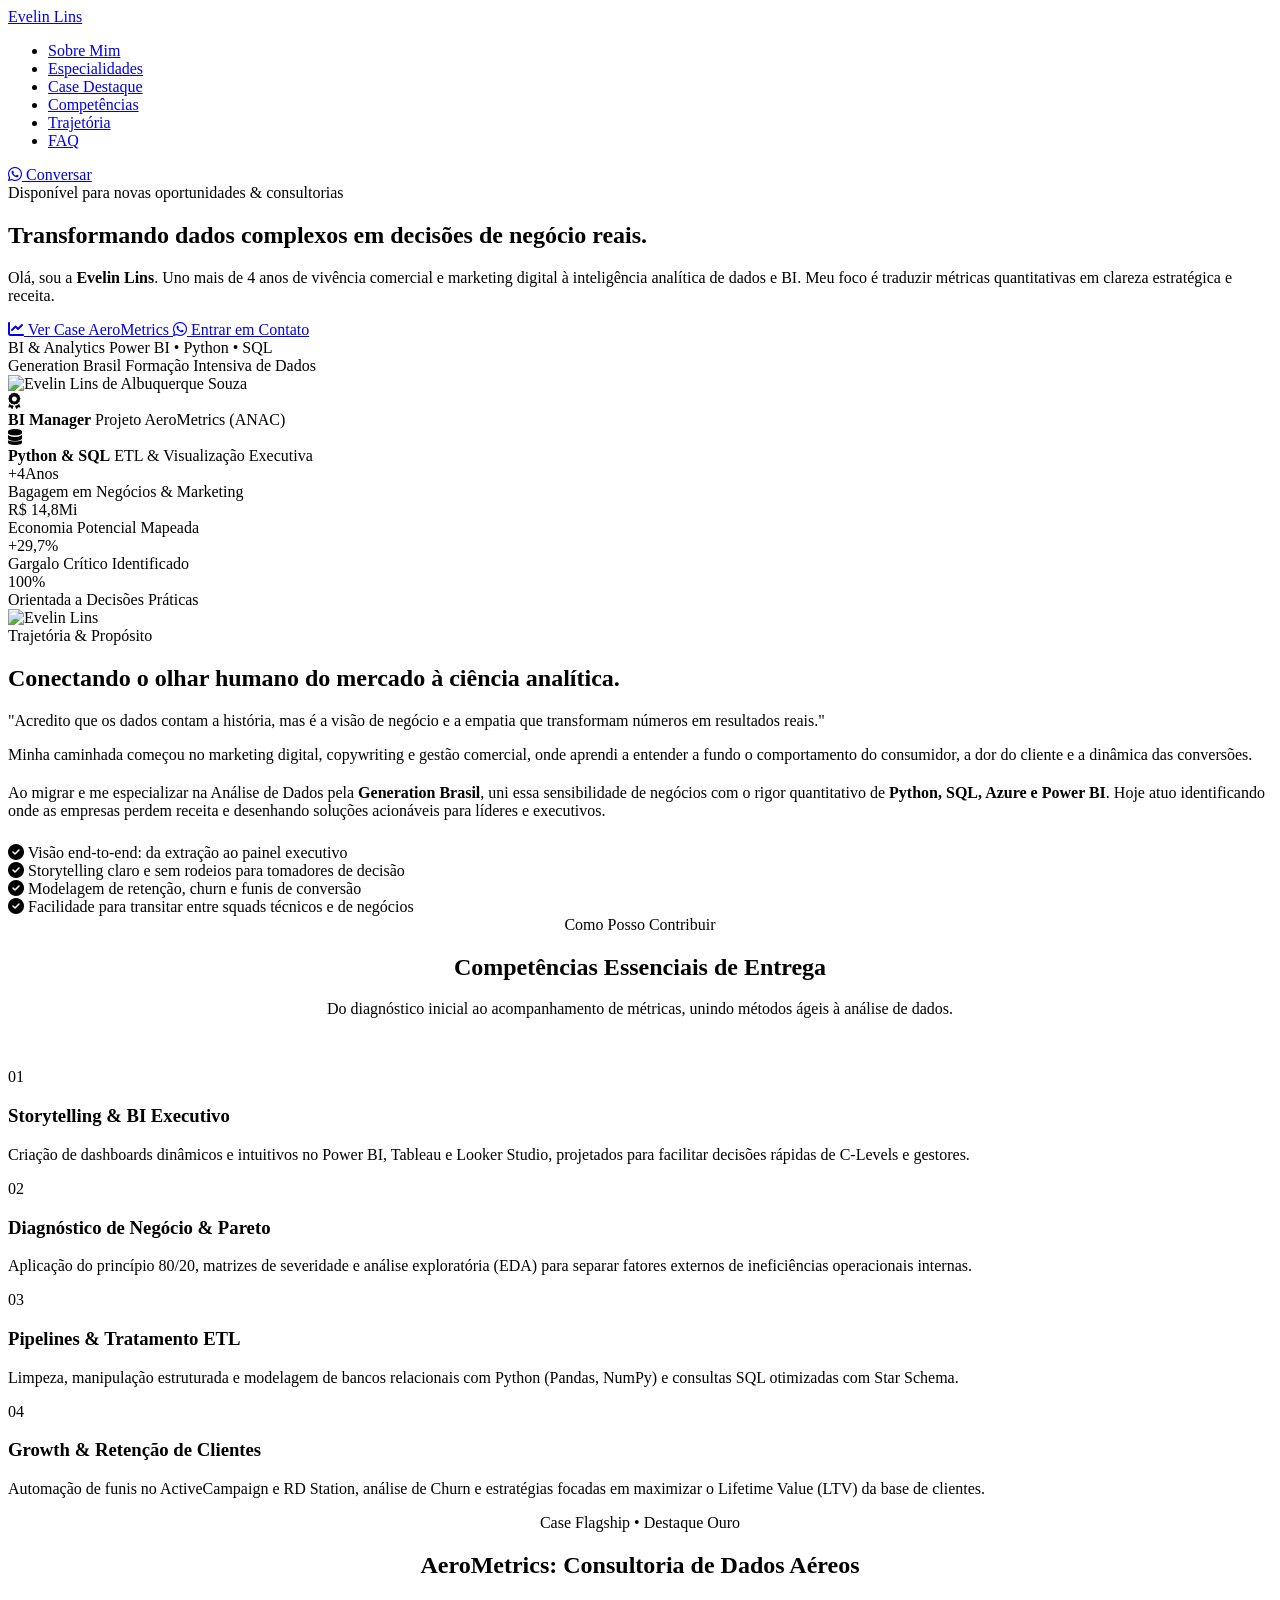
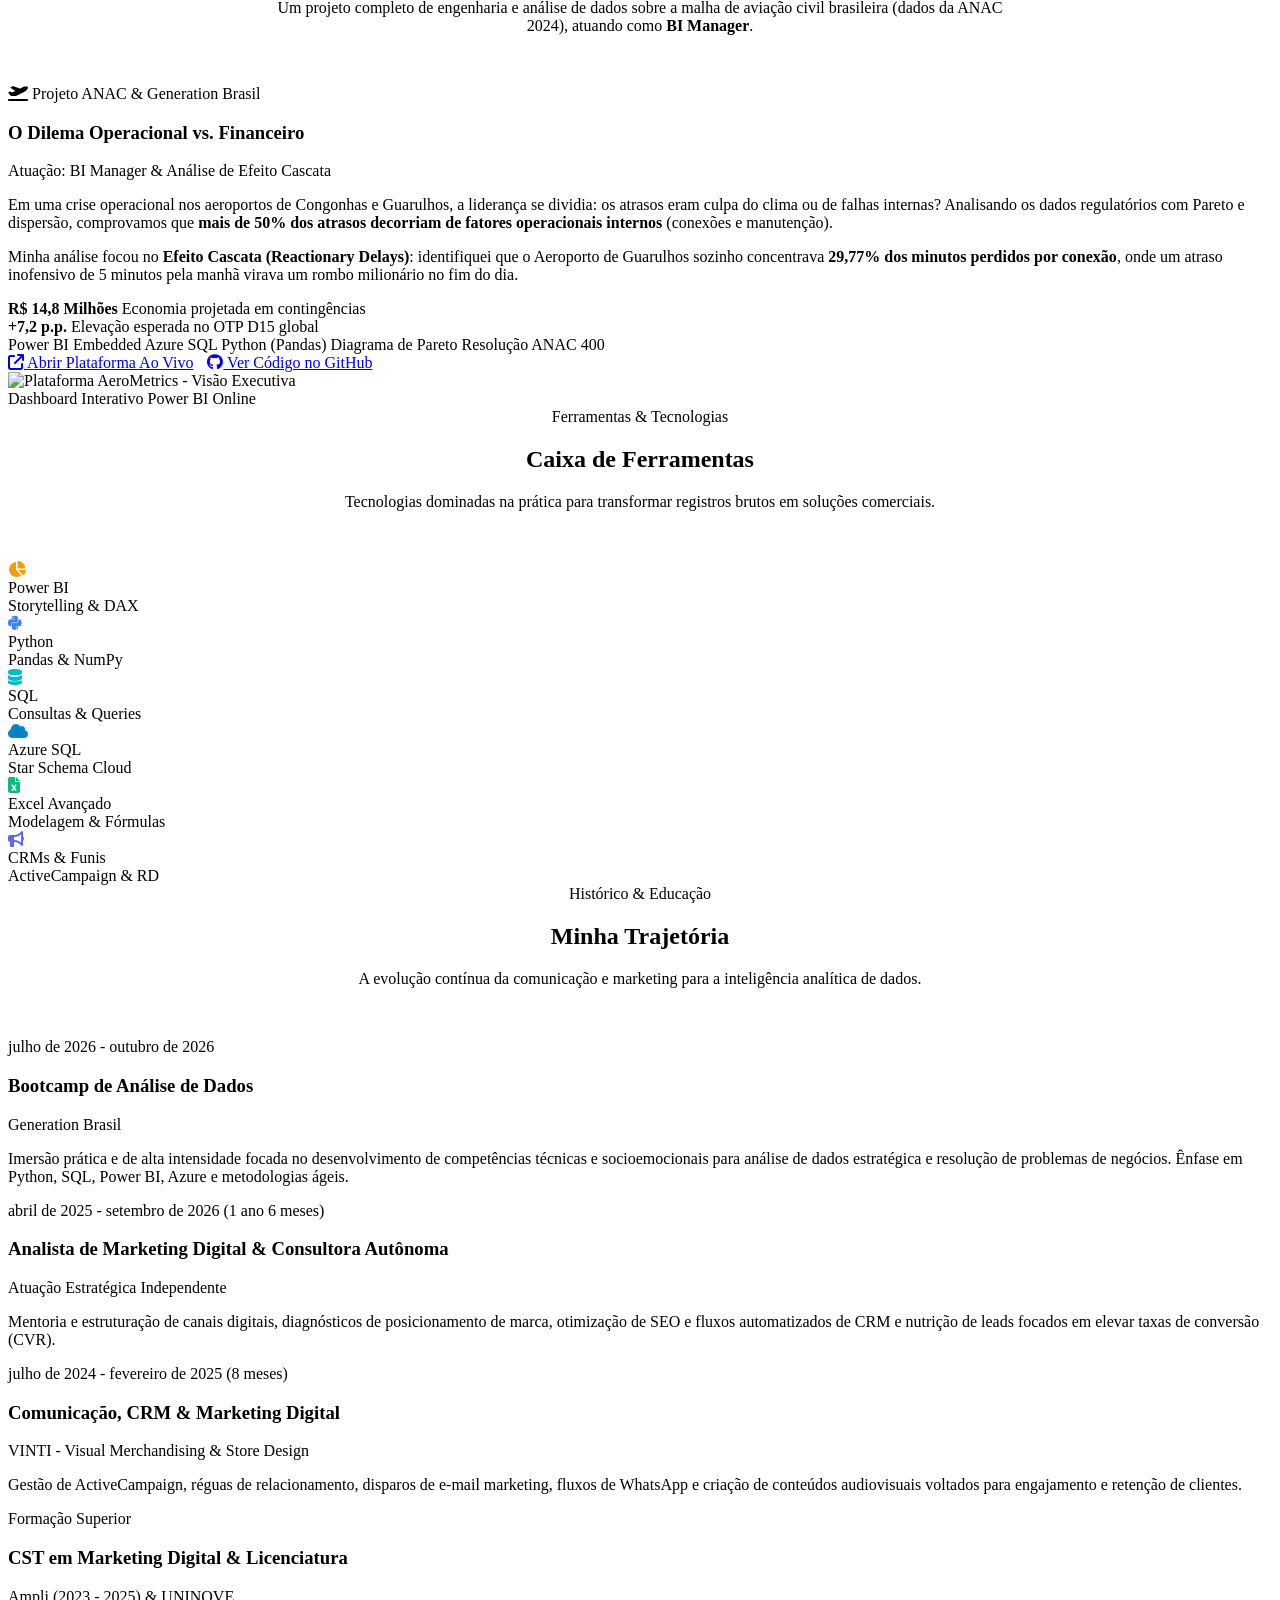
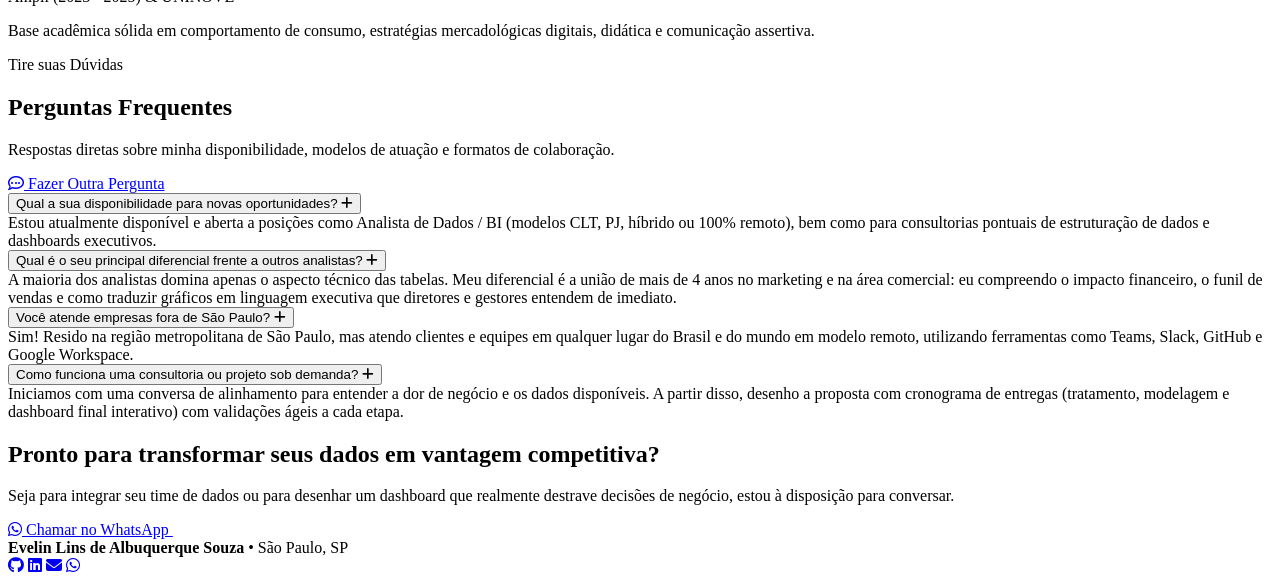
==== index.html @ d1b67731 "Add files via upload" ====
<!DOCTYPE html>
<html lang="pt-BR">
<head>
  <meta charset="UTF-8">
  <meta name="viewport" content="width=device-width, initial-scale=1.0">
  <title>Evelin Lins | Analista de Dados & Estrategista de Negócios</title>
  <meta name="description" content="Portfólio de Evelin Lins de Albuquerque Souza - Analista de Dados, BI Manager e especialista em unir inteligência de dados a estratégias comerciais de alto impacto.">
  
  <!-- Google Fonts: Syne & Plus Jakarta Sans -->
  <link rel="preconnect" href="https://fonts.googleapis.com">
  <link rel="preconnect" href="https://fonts.gstatic.com" crossorigin>
  <link href="https://fonts.googleapis.com/css2?family=Plus+Jakarta+Sans:wght@400;500;600;700&family=Syne:wght@700;800&display=swap" rel="stylesheet">
  
  <!-- Font Awesome CDN for Icons -->
  <link rel="stylesheet" href="https://cdnjs.cloudflare.com/ajax/libs/font-awesome/6.5.1/css/all.min.css">
  
  <!-- CSS Stylesheet -->
  <link rel="stylesheet" href="css/style.css">
</head>
<body>

  <!-- 1. Header / Navbar -->
  <header class="navbar" id="top-nav">
    <div class="container nav-container">
      <a href="#hero" class="brand-logo">
        Evelin Lins<span class="dot"></span>
      </a>

      <nav>
        <ul class="nav-links">
          <li><a href="#sobre">Sobre Mim</a></li>
          <li><a href="#pilares">Especialidades</a></li>
          <li><a href="#aerometrics">Case Destaque</a></li>
          <li><a href="#skills">Competências</a></li>
          <li><a href="#trajetoria">Trajetória</a></li>
          <li><a href="#faq">FAQ</a></li>
        </ul>
      </nav>

      <div class="nav-actions">
        <a href="https://wa.me/5511978256551" target="_blank" class="btn btn-emerald btn-sm">
          <i class="fa-brands fa-whatsapp"></i> Conversar
        </a>
      </div>
    </div>
  </header>

  <!-- 2. Hero Section (Inspirada no Layout Sophie Blake com Arco e Badges) -->
  <section class="hero-section" id="hero">
    <div class="container">
      <div class="hero-grid">
        <div class="hero-text-content">
          <div class="hero-badge">
            <span class="status-ping"></span> Disponível para novas oportunidades & consultorias
          </div>
          
          <h1 class="hero-title">
            Transformando dados complexos em <span class="gradient-text">decisões de negócio reais.</span>
          </h1>

          <p class="hero-description">
            Olá, sou a <strong>Evelin Lins</strong>. Uno mais de 4 anos de vivência comercial e marketing digital à inteligência analítica de dados e BI. Meu foco é traduzir métricas quantitativas em clareza estratégica e receita.
          </p>

          <div class="hero-buttons">
            <a href="#aerometrics" class="btn btn-primary">
              <i class="fa-solid fa-chart-line"></i> Ver Case AeroMetrics
            </a>
            <a href="https://wa.me/5511978256551" target="_blank" class="btn btn-outline">
              <i class="fa-brands fa-whatsapp"></i> Entrar em Contato
            </a>
          </div>

          <div class="hero-highlights-row">
            <div class="hero-mini-stat">
              <span class="num">BI & Analytics</span>
              <span class="label">Power BI • Python • SQL</span>
            </div>
            <div class="hero-mini-stat">
              <span class="num">Generation Brasil</span>
              <span class="label">Formação Intensiva de Dados</span>
            </div>
          </div>
        </div>

        <div class="hero-visual-wrapper">
          <div class="arch-container">
            <img src="assets/img/evelin_hero.jpg" alt="Evelin Lins de Albuquerque Souza" class="arch-image">
          </div>

          <!-- Badges flutuantes -->
          <div class="floating-badge badge-role">
            <div class="badge-icon">
              <i class="fa-solid fa-award"></i>
            </div>
            <div class="badge-text">
              <strong>BI Manager</strong>
              <span>Projeto AeroMetrics (ANAC)</span>
            </div>
          </div>

          <div class="floating-badge badge-tech">
            <div class="badge-icon">
              <i class="fa-solid fa-database"></i>
            </div>
            <div class="badge-text">
              <strong>Python & SQL</strong>
              <span>ETL & Visualização Executiva</span>
            </div>
          </div>
        </div>
      </div>
    </div>
  </section>

  <!-- 3. Faixa de Métricas de Impacto -->
  <section class="container">
    <div class="stats-strip">
      <div class="stats-grid">
        <div class="stat-card">
          <div class="stat-number">+4<span class="highlight">Anos</span></div>
          <div class="stat-label">Bagagem em Negócios & Marketing</div>
        </div>
        <div class="stat-card">
          <div class="stat-number">R$ 14,8<span class="highlight">Mi</span></div>
          <div class="stat-label">Economia Potencial Mapeada</div>
        </div>
        <div class="stat-card">
          <div class="stat-number">+29,7<span class="highlight">%</span></div>
          <div class="stat-label">Gargalo Crítico Identificado</div>
        </div>
        <div class="stat-card">
          <div class="stat-number">100<span class="highlight">%</span></div>
          <div class="stat-label">Orientada a Decisões Práticas</div>
        </div>
      </div>
    </div>
  </section>

  <!-- 4. Sobre Mim com Citação e Foto de Perfil -->
  <section class="about-section" id="sobre">
    <div class="container">
      <div class="about-grid">
        <div class="about-visual">
          <div class="about-card-frame">
            <img src="assets/img/evelin_about.jpg" alt="Evelin Lins">
          </div>
        </div>

        <div class="about-content">
          <span class="section-tag">Trajetória & Propósito</span>
          <h2 class="section-title">
            Conectando o olhar humano do mercado à <span class="highlight-emerald">ciência analítica</span>.
          </h2>

          <div class="about-quote-box">
            "Acredito que os dados contam a história, mas é a visão de negócio e a empatia que transformam números em resultados reais."
          </div>

          <p class="section-subtitle" style="margin-bottom: 20px;">
            Minha caminhada começou no marketing digital, copywriting e gestão comercial, onde aprendi a entender a fundo o comportamento do consumidor, a dor do cliente e a dinâmica das conversões. 
          </p>
          <p class="section-subtitle" style="margin-bottom: 24px;">
            Ao migrar e me especializar na Análise de Dados pela <strong>Generation Brasil</strong>, uni essa sensibilidade de negócios com o rigor quantitativo de <strong>Python, SQL, Azure e Power BI</strong>. Hoje atuo identificando onde as empresas perdem receita e desenhando soluções acionáveis para líderes e executivos.
          </p>

          <div class="about-bullets-grid">
            <div class="about-bullet-item">
              <i class="fa-solid fa-circle-check about-bullet-icon"></i>
              <span>Visão end-to-end: da extração ao painel executivo</span>
            </div>
            <div class="about-bullet-item">
              <i class="fa-solid fa-circle-check about-bullet-icon"></i>
              <span>Storytelling claro e sem rodeios para tomadores de decisão</span>
            </div>
            <div class="about-bullet-item">
              <i class="fa-solid fa-circle-check about-bullet-icon"></i>
              <span>Modelagem de retenção, churn e funis de conversão</span>
            </div>
            <div class="about-bullet-item">
              <i class="fa-solid fa-circle-check about-bullet-icon"></i>
              <span>Facilidade para transitar entre squads técnicos e de negócios</span>
            </div>
          </div>
        </div>
      </div>
    </div>
  </section>

  <!-- 5. Pilares de Atuação / O que entrego (4 Cards numerados estilo Sophie Blake) -->
  <section class="pillars-section" id="pilares">
    <div class="container">
      <div style="text-align: center; max-width: 700px; margin: 0 auto 50px;">
        <span class="section-tag purple">Como Posso Contribuir</span>
        <h2 class="section-title">Competências Essenciais de Entrega</h2>
        <p class="section-subtitle" style="margin: 0 auto;">
          Do diagnóstico inicial ao acompanhamento de métricas, unindo métodos ágeis à análise de dados.
        </p>
      </div>

      <div class="pillars-grid">
        <!-- Card 1 -->
        <div class="pillar-card">
          <div class="pillar-number">01</div>
          <h3 class="pillar-title">Storytelling & BI Executivo</h3>
          <p class="pillar-desc">
            Criação de dashboards dinâmicos e intuitivos no Power BI, Tableau e Looker Studio, projetados para facilitar decisões rápidas de C-Levels e gestores.
          </p>
        </div>

        <!-- Card 2 -->
        <div class="pillar-card">
          <div class="pillar-number">02</div>
          <h3 class="pillar-title">Diagnóstico de Negócio & Pareto</h3>
          <p class="pillar-desc">
            Aplicação do princípio 80/20, matrizes de severidade e análise exploratória (EDA) para separar fatores externos de ineficiências operacionais internas.
          </p>
        </div>

        <!-- Card 3 -->
        <div class="pillar-card">
          <div class="pillar-number">03</div>
          <h3 class="pillar-title">Pipelines & Tratamento ETL</h3>
          <p class="pillar-desc">
            Limpeza, manipulação estruturada e modelagem de bancos relacionais com Python (Pandas, NumPy) e consultas SQL otimizadas com Star Schema.
          </p>
        </div>

        <!-- Card 4 -->
        <div class="pillar-card">
          <div class="pillar-number">04</div>
          <h3 class="pillar-title">Growth & Retenção de Clientes</h3>
          <p class="pillar-desc">
            Automação de funis no ActiveCampaign e RD Station, análise de Churn e estratégias focadas em maximizar o Lifetime Value (LTV) da base de clientes.
          </p>
        </div>
      </div>
    </div>
  </section>

  <!-- 6. Case de Destaque Ouro: AeroMetrics (Consultoria de Dados ANAC) -->
  <section class="flagship-section" id="aerometrics">
    <div class="container">
      <div style="text-align: center; max-width: 740px; margin: 0 auto 50px;">
        <span class="section-tag">Case Flagship • Destaque Ouro</span>
        <h2 class="section-title">AeroMetrics: Consultoria de Dados Aéreos</h2>
        <p class="section-subtitle" style="margin: 0 auto;">
          Um projeto completo de engenharia e análise de dados sobre a malha de aviação civil brasileira (dados da ANAC 2024), atuando como <strong>BI Manager</strong>.
        </p>
      </div>

      <div class="flagship-box">
        <div class="flagship-content">
          <span class="flagship-badge">
            <i class="fa-solid fa-plane-departure"></i> Projeto ANAC & Generation Brasil
          </span>
          <h3 class="flagship-title">O Dilema Operacional vs. Financeiro</h3>
          <span class="flagship-role">Atuação: BI Manager & Análise de Efeito Cascata</span>
          
          <p class="flagship-desc">
            Em uma crise operacional nos aeroportos de Congonhas e Guarulhos, a liderança se dividia: os atrasos eram culpa do clima ou de falhas internas? Analisando os dados regulatórios com Pareto e dispersão, comprovamos que <strong>mais de 50% dos atrasos decorriam de fatores operacionais internos</strong> (conexões e manutenção).
          </p>

          <p class="flagship-desc">
            Minha análise focou no <strong>Efeito Cascata (Reactionary Delays)</strong>: identifiquei que o Aeroporto de Guarulhos sozinho concentrava <strong>29,77% dos minutos perdidos por conexão</strong>, onde um atraso inofensivo de 5 minutos pela manhã virava um rombo milionário no fim do dia.
          </p>

          <div class="flagship-metrics-grid">
            <div class="metric-item">
              <strong>R$ 14,8 Milhões</strong>
              <span>Economia projetada em contingências</span>
            </div>
            <div class="metric-item">
              <strong>+7,2 p.p.</strong>
              <span>Elevação esperada no OTP D15 global</span>
            </div>
          </div>

          <div class="tech-tags">
            <span class="tech-tag">Power BI Embedded</span>
            <span class="tech-tag">Azure SQL</span>
            <span class="tech-tag">Python (Pandas)</span>
            <span class="tech-tag">Diagrama de Pareto</span>
            <span class="tech-tag">Resolução ANAC 400</span>
          </div>

          <div style="display: flex; gap: 14px; flex-wrap: wrap;">
            <a href="https://lively-sky-0d8399010.5.azurestaticapps.net" target="_blank" class="btn btn-emerald">
              <i class="fa-solid fa-arrow-up-right-from-square"></i> Abrir Plataforma Ao Vivo
            </a>
            <a href="https://github.com/GabrielVieiraDL/aerometrics-dashboard" target="_blank" class="btn btn-outline">
              <i class="fa-brands fa-github"></i> Ver Código no GitHub
            </a>
          </div>
        </div>

        <div class="flagship-preview">
          <img src="assets/img/aerometrics_preview.png" alt="Plataforma AeroMetrics - Visão Executiva">
          <div class="flagship-preview-overlay">
            <div class="preview-badge-live">
              Dashboard Interativo Power BI Online
            </div>
          </div>
        </div>
      </div>
    </div>
  </section>

  <!-- 7. Stack Tecnológica e Competências -->
  <section class="skills-section" id="skills">
    <div class="container">
      <div style="text-align: center; max-width: 650px; margin: 0 auto 50px;">
        <span class="section-tag purple">Ferramentas & Tecnologias</span>
        <h2 class="section-title">Caixa de Ferramentas</h2>
        <p class="section-subtitle" style="margin: 0 auto;">
          Tecnologias dominadas na prática para transformar registros brutos em soluções comerciais.
        </p>
      </div>

      <div class="skills-grid">
        <div class="skill-pill-card">
          <div class="skill-icon-wrap" style="color: #f59e0b;">
            <i class="fa-solid fa-chart-pie"></i>
          </div>
          <div class="skill-name">Power BI</div>
          <div class="skill-category">Storytelling & DAX</div>
        </div>

        <div class="skill-pill-card">
          <div class="skill-icon-wrap" style="color: #3b82f6;">
            <i class="fa-brands fa-python"></i>
          </div>
          <div class="skill-name">Python</div>
          <div class="skill-category">Pandas & NumPy</div>
        </div>

        <div class="skill-pill-card">
          <div class="skill-icon-wrap" style="color: #06b6d4;">
            <i class="fa-solid fa-database"></i>
          </div>
          <div class="skill-name">SQL</div>
          <div class="skill-category">Consultas & Queries</div>
        </div>

        <div class="skill-pill-card">
          <div class="skill-icon-wrap" style="color: #0284c7;">
            <i class="fa-solid fa-cloud"></i>
          </div>
          <div class="skill-name">Azure SQL</div>
          <div class="skill-category">Star Schema Cloud</div>
        </div>

        <div class="skill-pill-card">
          <div class="skill-icon-wrap" style="color: #10b981;">
            <i class="fa-solid fa-file-excel"></i>
          </div>
          <div class="skill-name">Excel Avançado</div>
          <div class="skill-category">Modelagem & Fórmulas</div>
        </div>

        <div class="skill-pill-card">
          <div class="skill-icon-wrap" style="color: #6366f1;">
            <i class="fa-solid fa-bullhorn"></i>
          </div>
          <div class="skill-name">CRMs & Funis</div>
          <div class="skill-category">ActiveCampaign & RD</div>
        </div>
      </div>
    </div>
  </section>

  <!-- 8. Trajetória Profissional e Formação -->
  <section class="timeline-section" id="trajetoria">
    <div class="container">
      <div style="text-align: center; max-width: 650px; margin: 0 auto 50px;">
        <span class="section-tag">Histórico & Educação</span>
        <h2 class="section-title">Minha Trajetória</h2>
        <p class="section-subtitle" style="margin: 0 auto;">
          A evolução contínua da comunicação e marketing para a inteligência analítica de dados.
        </p>
      </div>

      <div class="timeline-container">
        <!-- Item 1: Generation Brasil -->
        <div class="timeline-item">
          <div class="timeline-marker"></div>
          <div class="timeline-card">
            <div class="timeline-period">julho de 2026 - outubro de 2026</div>
            <h3 class="timeline-role">Bootcamp de Análise de Dados</h3>
            <div class="timeline-company">Generation Brasil</div>
            <p class="timeline-text">
              Imersão prática e de alta intensidade focada no desenvolvimento de competências técnicas e socioemocionais para análise de dados estratégica e resolução de problemas de negócios. Ênfase em Python, SQL, Power BI, Azure e metodologias ágeis.
            </p>
          </div>
        </div>

        <!-- Item 2: Consultora Autônoma -->
        <div class="timeline-item">
          <div class="timeline-marker"></div>
          <div class="timeline-card">
            <div class="timeline-period">abril de 2025 - setembro de 2026 (1 ano 6 meses)</div>
            <h3 class="timeline-role">Analista de Marketing Digital & Consultora Autônoma</h3>
            <div class="timeline-company">Atuação Estratégica Independente</div>
            <p class="timeline-text">
              Mentoria e estruturação de canais digitais, diagnósticos de posicionamento de marca, otimização de SEO e fluxos automatizados de CRM e nutrição de leads focados em elevar taxas de conversão (CVR).
            </p>
          </div>
        </div>

        <!-- Item 3: VINTI -->
        <div class="timeline-item">
          <div class="timeline-marker"></div>
          <div class="timeline-card">
            <div class="timeline-period">julho de 2024 - fevereiro de 2025 (8 meses)</div>
            <h3 class="timeline-role">Comunicação, CRM & Marketing Digital</h3>
            <div class="timeline-company">VINTI - Visual Merchandising & Store Design</div>
            <p class="timeline-text">
              Gestão de ActiveCampaign, réguas de relacionamento, disparos de e-mail marketing, fluxos de WhatsApp e criação de conteúdos audiovisuais voltados para engajamento e retenção de clientes.
            </p>
          </div>
        </div>

        <!-- Item 4: Formação Acadêmica -->
        <div class="timeline-item">
          <div class="timeline-marker"></div>
          <div class="timeline-card">
            <div class="timeline-period">Formação Superior</div>
            <h3 class="timeline-role">CST em Marketing Digital & Licenciatura</h3>
            <div class="timeline-company">Ampli (2023 - 2025) & UNINOVE</div>
            <p class="timeline-text">
              Base acadêmica sólida em comportamento de consumo, estratégias mercadológicas digitais, didática e comunicação assertiva.
            </p>
          </div>
        </div>
      </div>
    </div>
  </section>

  <!-- 9. FAQ Interativo estilo Acordeão -->
  <section class="faq-section" id="faq">
    <div class="container">
      <div class="faq-grid">
        <div>
          <span class="section-tag purple">Tire suas Dúvidas</span>
          <h2 class="section-title">Perguntas Frequentes</h2>
          <p class="section-subtitle">
            Respostas diretas sobre minha disponibilidade, modelos de atuação e formatos de colaboração.
          </p>
          <a href="https://wa.me/5511978256551" target="_blank" class="btn btn-primary" style="margin-top: 10px;">
            <i class="fa-regular fa-comment-dots"></i> Fazer Outra Pergunta
          </a>
        </div>

        <div class="faq-accordion">
          <div class="faq-item active">
            <button class="faq-question">
              Qual a sua disponibilidade para novas oportunidades?
              <i class="fa-solid fa-plus faq-icon"></i>
            </button>
            <div class="faq-answer">
              Estou atualmente disponível e aberta a posições como Analista de Dados / BI (modelos CLT, PJ, híbrido ou 100% remoto), bem como para consultorias pontuais de estruturação de dados e dashboards executivos.
            </div>
          </div>

          <div class="faq-item">
            <button class="faq-question">
              Qual é o seu principal diferencial frente a outros analistas?
              <i class="fa-solid fa-plus faq-icon"></i>
            </button>
            <div class="faq-answer">
              A maioria dos analistas domina apenas o aspecto técnico das tabelas. Meu diferencial é a união de mais de 4 anos no marketing e na área comercial: eu compreendo o impacto financeiro, o funil de vendas e como traduzir gráficos em linguagem executiva que diretores e gestores entendem de imediato.
            </div>
          </div>

          <div class="faq-item">
            <button class="faq-question">
              Você atende empresas fora de São Paulo?
              <i class="fa-solid fa-plus faq-icon"></i>
            </button>
            <div class="faq-answer">
              Sim! Resido na região metropolitana de São Paulo, mas atendo clientes e equipes em qualquer lugar do Brasil e do mundo em modelo remoto, utilizando ferramentas como Teams, Slack, GitHub e Google Workspace.
            </div>
          </div>

          <div class="faq-item">
            <button class="faq-question">
              Como funciona uma consultoria ou projeto sob demanda?
              <i class="fa-solid fa-plus faq-icon"></i>
            </button>
            <div class="faq-answer">
              Iniciamos com uma conversa de alinhamento para entender a dor de negócio e os dados disponíveis. A partir disso, desenho a proposta com cronograma de entregas (tratamento, modelagem e dashboard final interativo) com validações ágeis a cada etapa.
            </div>
          </div>
        </div>
      </div>
    </div>
  </section>

  <!-- 10. Chamada Final para Ação (CTA Contrastante Roxo Profundo) -->
  <section class="cta-section" id="contato">
    <div class="container">
      <div class="cta-box">
        <h2 class="cta-title">
          Pronto para transformar seus dados em <span>vantagem competitiva?</span>
        </h2>
        <p class="cta-subtitle">
          Seja para integrar seu time de dados ou para desenhar um dashboard que realmente destrave decisões de negócio, estou à disposição para conversar.
        </p>

        <div class="cta-actions">
          <a href="https://wa.me/5511978256551" target="_blank" class="btn btn-emerald">
            <i class="fa-brands fa-whatsapp"></i> Chamar no WhatsApp
          </a>
          <a href="mailto:linsevelina@gmail.com" class="btn btn-outline" style="background: rgba(255,255,255,0.12); color: #fff; border-color: rgba(255,255,255,0.25);">
            <i class="fa-regular fa-envelope"></i> linsevelina@gmail.com
          </a>
          <a href="https://www.linkedin.com/in/evelin-lins-de-albuquerque-souza-3245152a1/" target="_blank" class="btn btn-outline" style="background: rgba(255,255,255,0.12); color: #fff; border-color: rgba(255,255,255,0.25);">
            <i class="fa-brands fa-linkedin"></i> LinkedIn
          </a>
        </div>
      </div>
    </div>
  </section>

  <!-- 11. Footer -->
  <footer class="footer">
    <div class="container footer-content">
      <div>
        <strong>Evelin Lins de Albuquerque Souza</strong> • São Paulo, SP
      </div>

      <div class="footer-socials">
        <a href="https://github.com/evelinlins" target="_blank" title="GitHub"><i class="fa-brands fa-github"></i></a>
        <a href="https://www.linkedin.com/in/evelin-lins-de-albuquerque-souza-3245152a1/" target="_blank" title="LinkedIn"><i class="fa-brands fa-linkedin"></i></a>
        <a href="mailto:linsevelina@gmail.com" title="E-mail"><i class="fa-solid fa-envelope"></i></a>
        <a href="https://wa.me/5511978256551" target="_blank" title="WhatsApp"><i class="fa-brands fa-whatsapp"></i></a>
      </div>
    </div>
  </footer>

  <!-- Scripts -->
  <script src="js/main.js"></script>
</body>
</html>
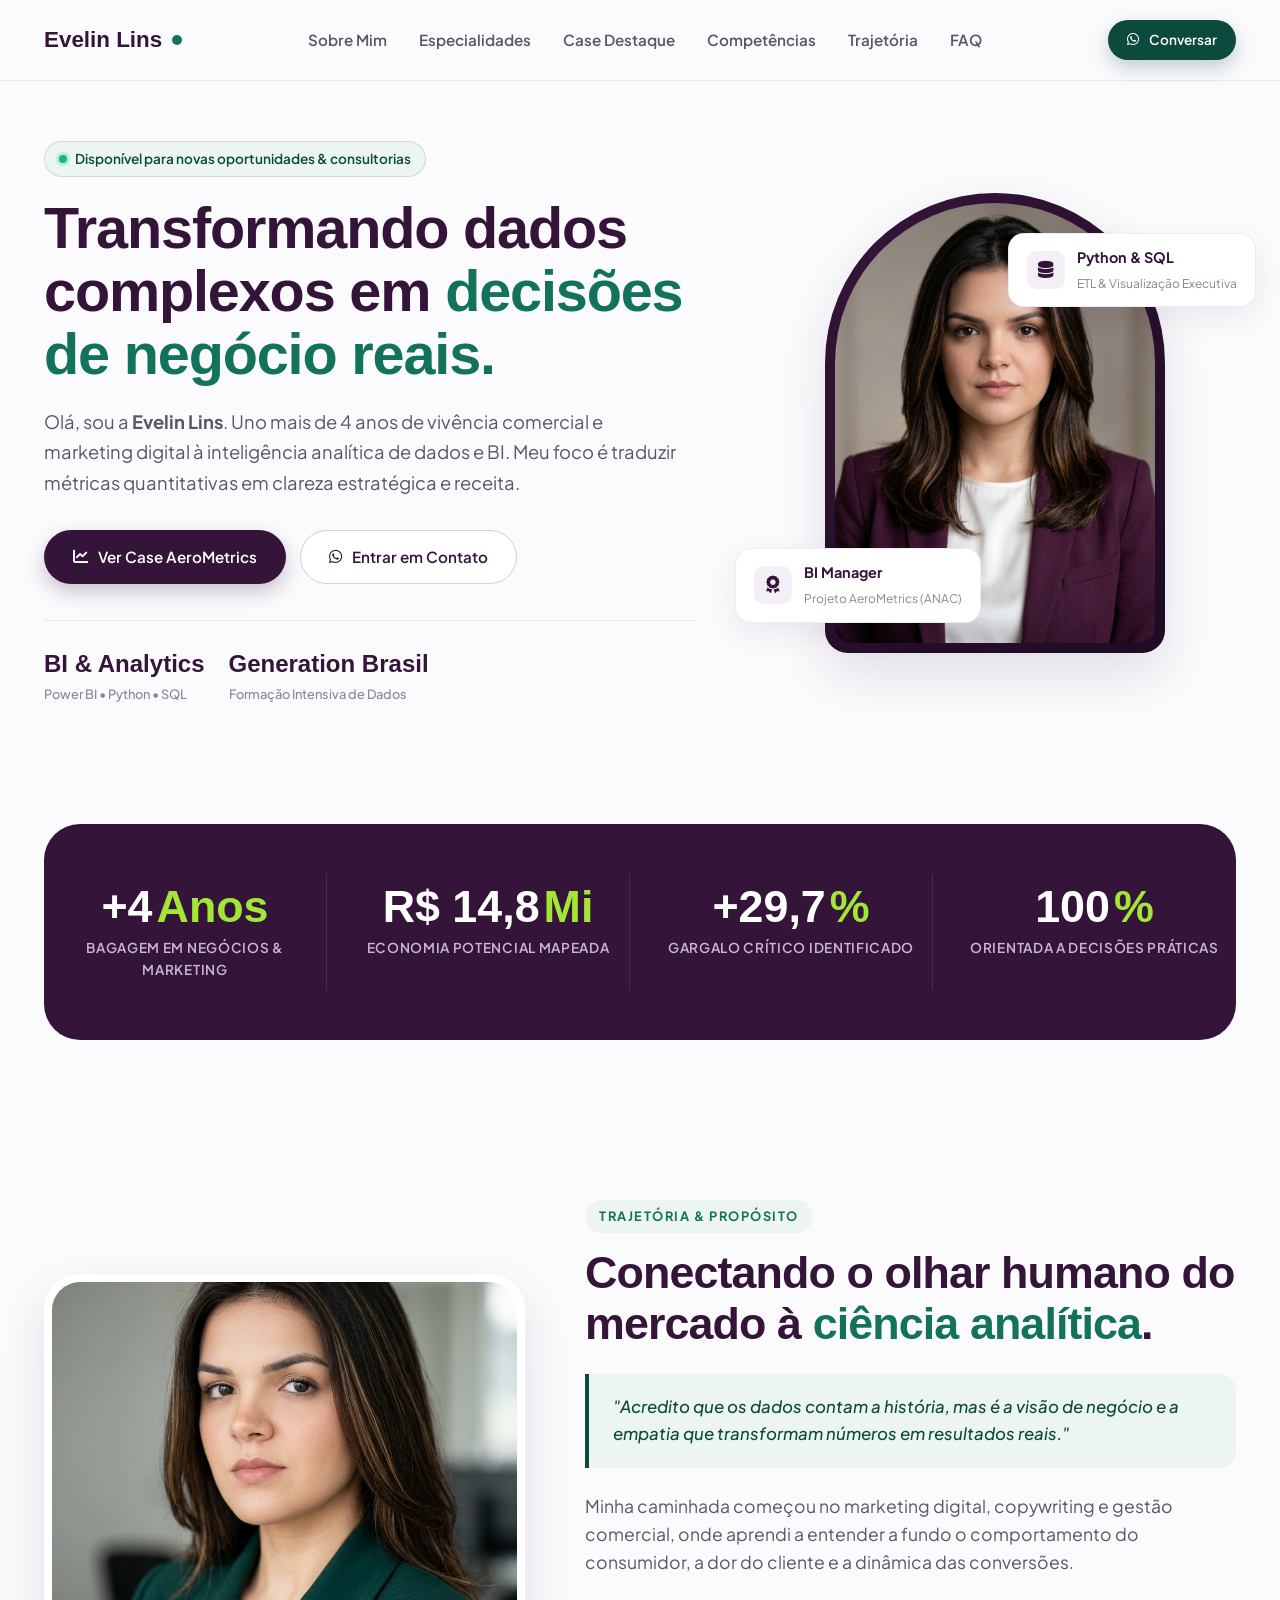
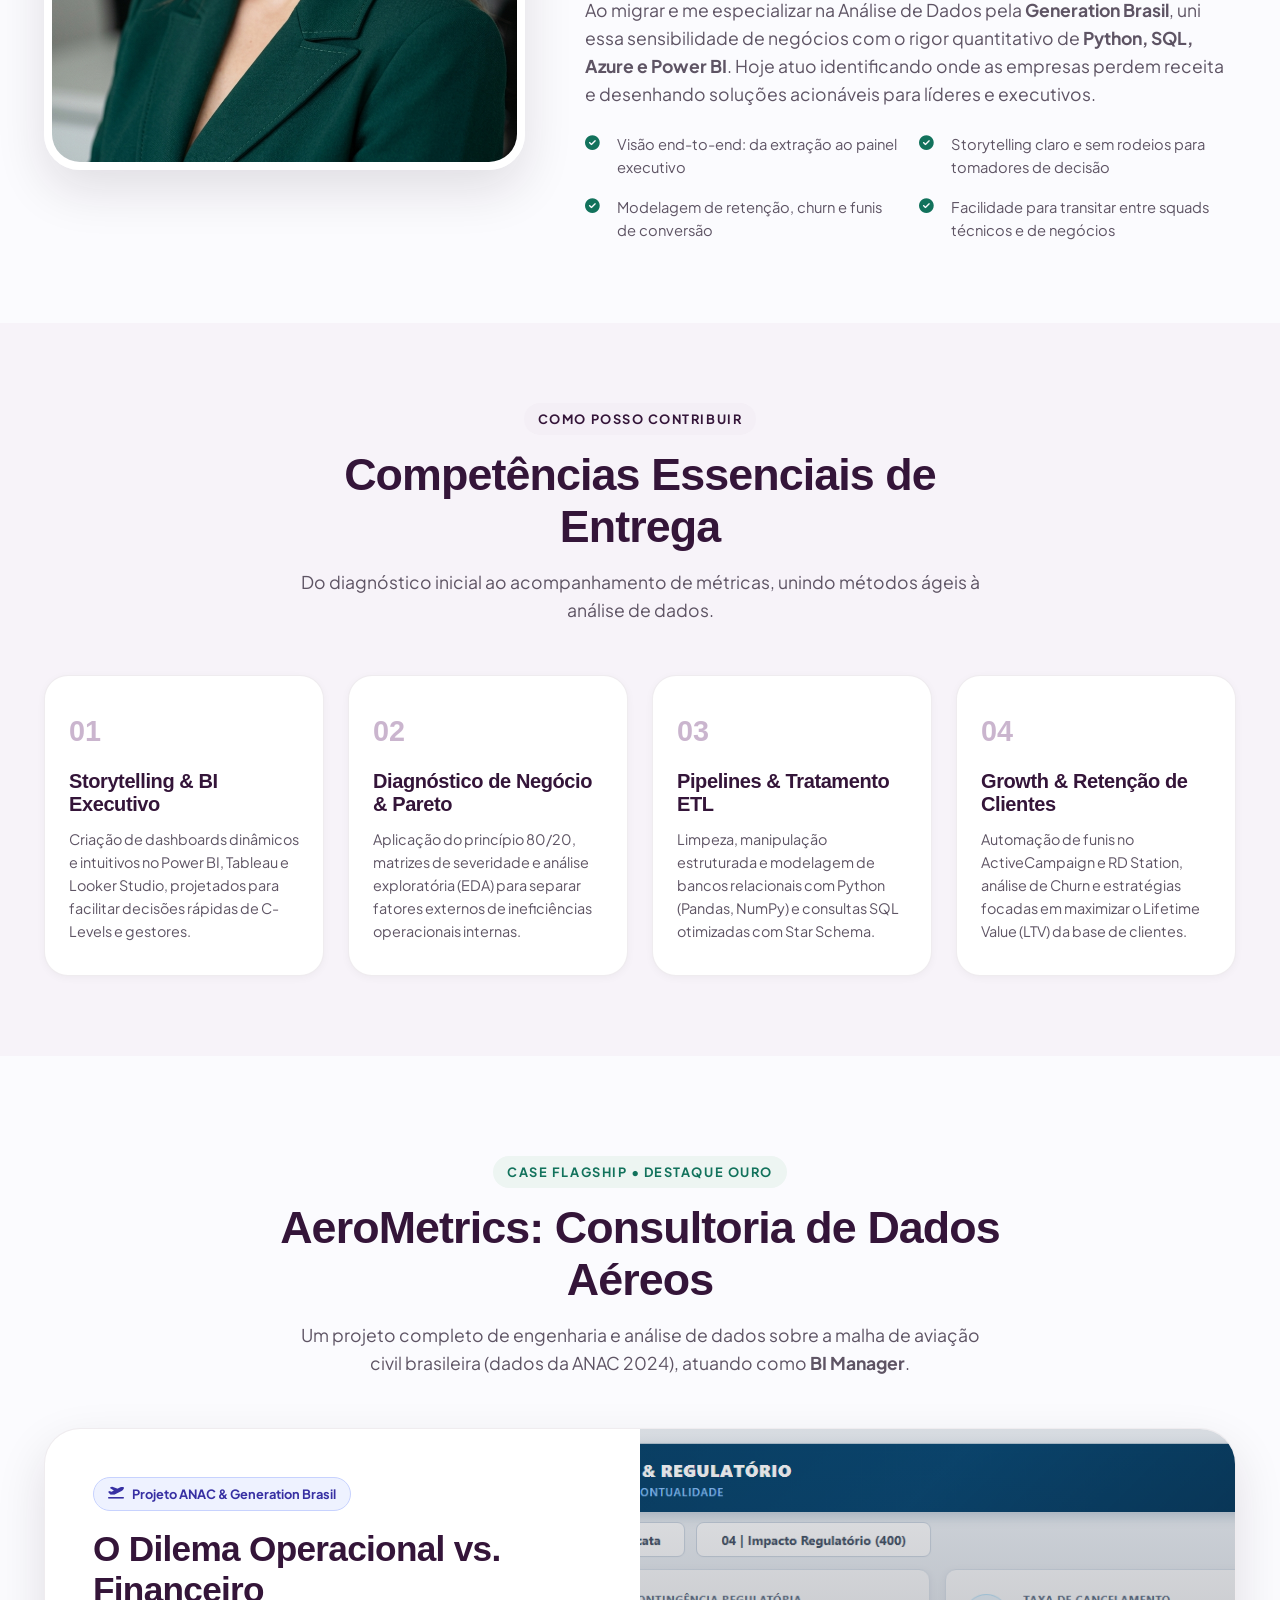
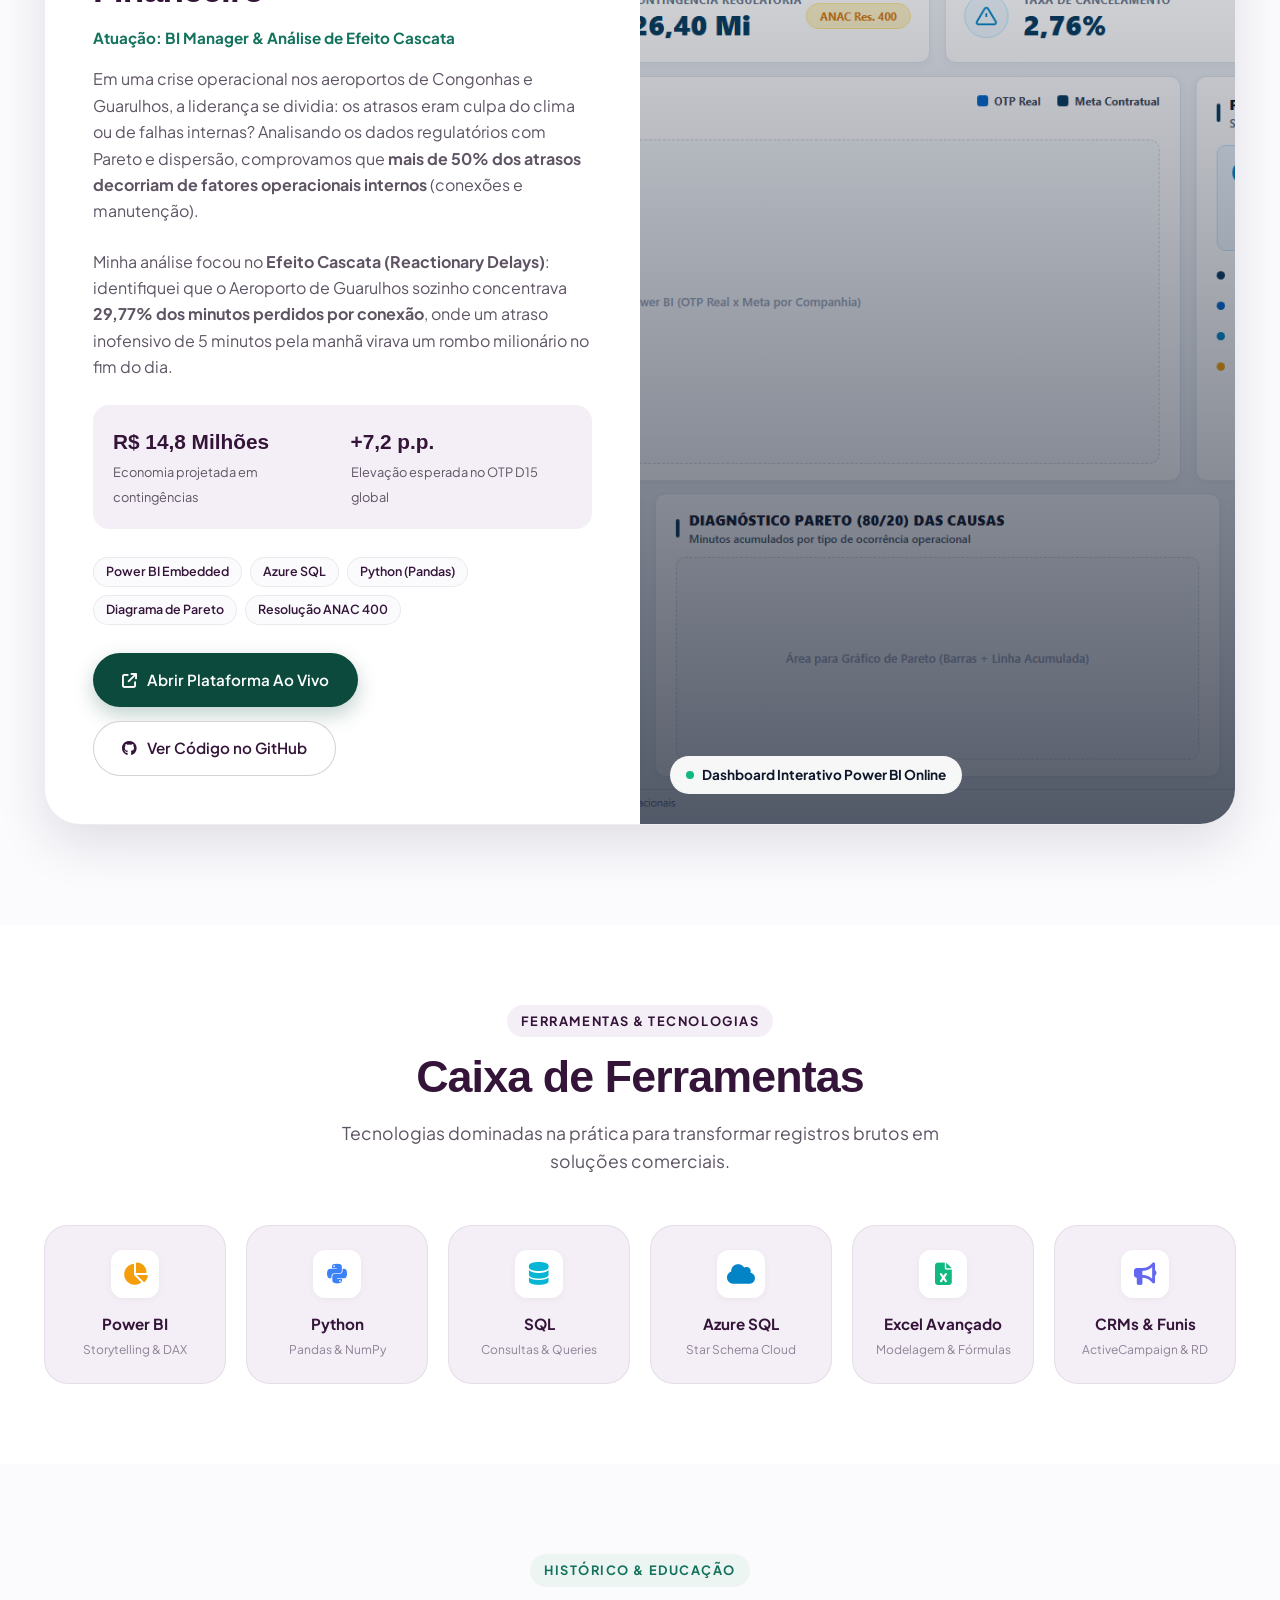
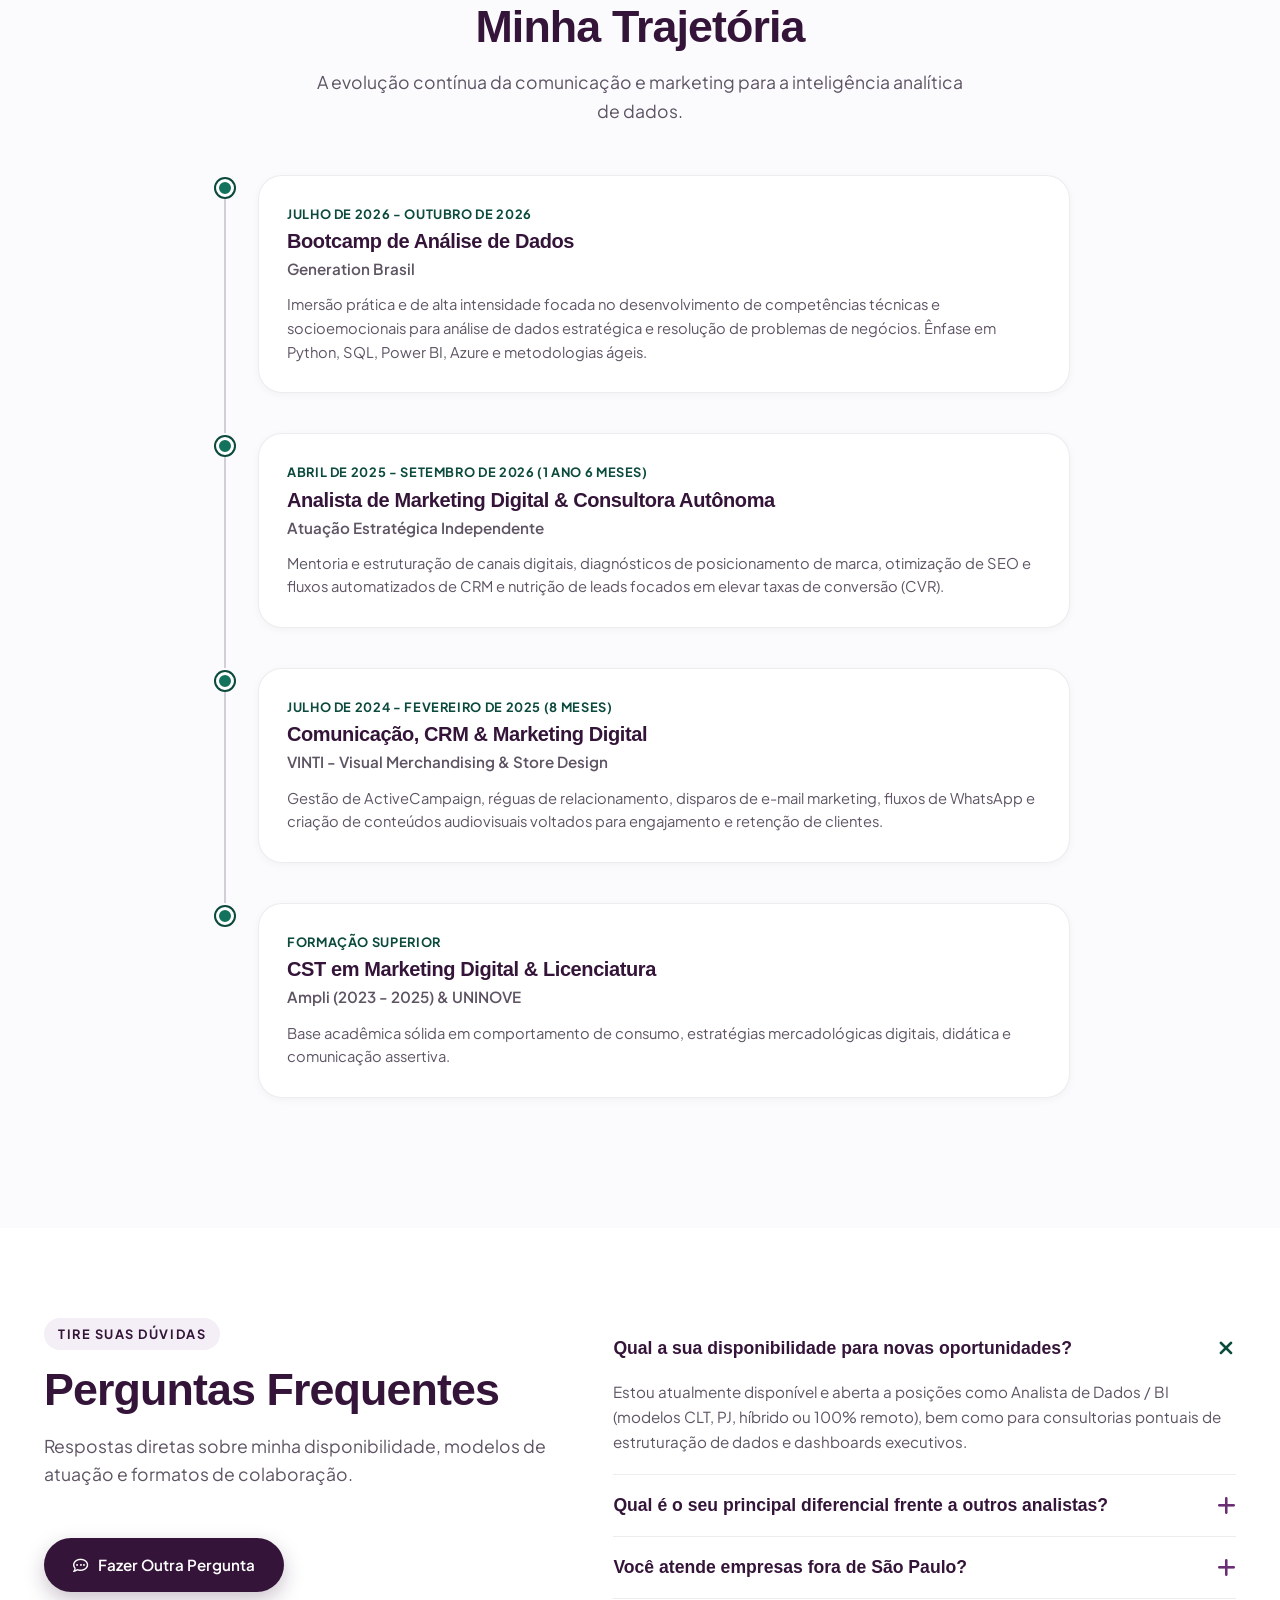
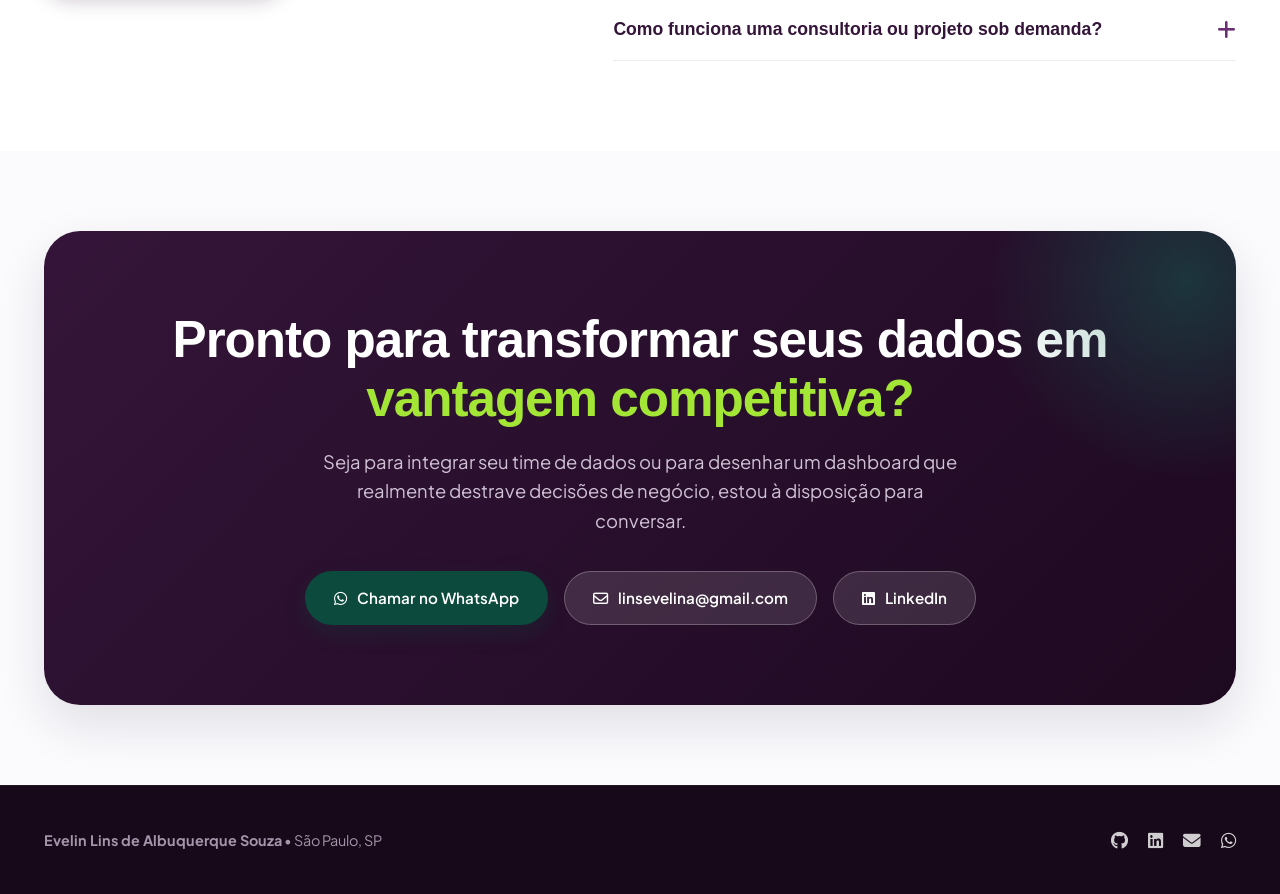
==== commit 8f66a94a: "Add files via upload" ====
--- a/index.html
+++ b/index.html
@@ -1,544 +1,1716 @@
-<!DOCTYPE html>
-<html lang="pt-BR">
-<head>
-  <meta charset="UTF-8">
-  <meta name="viewport" content="width=device-width, initial-scale=1.0">
-  <title>Evelin Lins | Analista de Dados & Estrategista de Negócios</title>
-  <meta name="description" content="Portfólio de Evelin Lins de Albuquerque Souza - Analista de Dados, BI Manager e especialista em unir inteligência de dados a estratégias comerciais de alto impacto.">
-  
-  <!-- Google Fonts: Syne & Plus Jakarta Sans -->
-  <link rel="preconnect" href="https://fonts.googleapis.com">
-  <link rel="preconnect" href="https://fonts.gstatic.com" crossorigin>
-  <link href="https://fonts.googleapis.com/css2?family=Plus+Jakarta+Sans:wght@400;500;600;700&family=Syne:wght@700;800&display=swap" rel="stylesheet">
-  
-  <!-- Font Awesome CDN for Icons -->
-  <link rel="stylesheet" href="https://cdnjs.cloudflare.com/ajax/libs/font-awesome/6.5.1/css/all.min.css">
-  
-  <!-- CSS Stylesheet -->
-  <link rel="stylesheet" href="css/style.css">
-</head>
-<body>
-
-  <!-- 1. Header / Navbar -->
-  <header class="navbar" id="top-nav">
-    <div class="container nav-container">
-      <a href="#hero" class="brand-logo">
-        Evelin Lins<span class="dot"></span>
-      </a>
-
-      <nav>
-        <ul class="nav-links">
-          <li><a href="#sobre">Sobre Mim</a></li>
-          <li><a href="#pilares">Especialidades</a></li>
-          <li><a href="#aerometrics">Case Destaque</a></li>
-          <li><a href="#skills">Competências</a></li>
-          <li><a href="#trajetoria">Trajetória</a></li>
-          <li><a href="#faq">FAQ</a></li>
-        </ul>
-      </nav>
-
-      <div class="nav-actions">
-        <a href="https://wa.me/5511978256551" target="_blank" class="btn btn-emerald btn-sm">
-          <i class="fa-brands fa-whatsapp"></i> Conversar
-        </a>
-      </div>
-    </div>
-  </header>
-
-  <!-- 2. Hero Section (Inspirada no Layout Sophie Blake com Arco e Badges) -->
-  <section class="hero-section" id="hero">
-    <div class="container">
-      <div class="hero-grid">
-        <div class="hero-text-content">
-          <div class="hero-badge">
-            <span class="status-ping"></span> Disponível para novas oportunidades & consultorias
-          </div>
-          
-          <h1 class="hero-title">
-            Transformando dados complexos em <span class="gradient-text">decisões de negócio reais.</span>
-          </h1>
-
-          <p class="hero-description">
-            Olá, sou a <strong>Evelin Lins</strong>. Uno mais de 4 anos de vivência comercial e marketing digital à inteligência analítica de dados e BI. Meu foco é traduzir métricas quantitativas em clareza estratégica e receita.
-          </p>
-
-          <div class="hero-buttons">
-            <a href="#aerometrics" class="btn btn-primary">
-              <i class="fa-solid fa-chart-line"></i> Ver Case AeroMetrics
-            </a>
-            <a href="https://wa.me/5511978256551" target="_blank" class="btn btn-outline">
-              <i class="fa-brands fa-whatsapp"></i> Entrar em Contato
-            </a>
-          </div>
-
-          <div class="hero-highlights-row">
-            <div class="hero-mini-stat">
-              <span class="num">BI & Analytics</span>
-              <span class="label">Power BI • Python • SQL</span>
-            </div>
-            <div class="hero-mini-stat">
-              <span class="num">Generation Brasil</span>
-              <span class="label">Formação Intensiva de Dados</span>
-            </div>
-          </div>
-        </div>
-
-        <div class="hero-visual-wrapper">
-          <div class="arch-container">
-            <img src="assets/img/evelin_hero.jpg" alt="Evelin Lins de Albuquerque Souza" class="arch-image">
-          </div>
-
-          <!-- Badges flutuantes -->
-          <div class="floating-badge badge-role">
-            <div class="badge-icon">
-              <i class="fa-solid fa-award"></i>
-            </div>
-            <div class="badge-text">
-              <strong>BI Manager</strong>
-              <span>Projeto AeroMetrics (ANAC)</span>
-            </div>
-          </div>
-
-          <div class="floating-badge badge-tech">
-            <div class="badge-icon">
-              <i class="fa-solid fa-database"></i>
-            </div>
-            <div class="badge-text">
-              <strong>Python & SQL</strong>
-              <span>ETL & Visualização Executiva</span>
-            </div>
-          </div>
-        </div>
-      </div>
-    </div>
-  </section>
-
-  <!-- 3. Faixa de Métricas de Impacto -->
-  <section class="container">
-    <div class="stats-strip">
-      <div class="stats-grid">
-        <div class="stat-card">
-          <div class="stat-number">+4<span class="highlight">Anos</span></div>
-          <div class="stat-label">Bagagem em Negócios & Marketing</div>
-        </div>
-        <div class="stat-card">
-          <div class="stat-number">R$ 14,8<span class="highlight">Mi</span></div>
-          <div class="stat-label">Economia Potencial Mapeada</div>
-        </div>
-        <div class="stat-card">
-          <div class="stat-number">+29,7<span class="highlight">%</span></div>
-          <div class="stat-label">Gargalo Crítico Identificado</div>
-        </div>
-        <div class="stat-card">
-          <div class="stat-number">100<span class="highlight">%</span></div>
-          <div class="stat-label">Orientada a Decisões Práticas</div>
-        </div>
-      </div>
-    </div>
-  </section>
-
-  <!-- 4. Sobre Mim com Citação e Foto de Perfil -->
-  <section class="about-section" id="sobre">
-    <div class="container">
-      <div class="about-grid">
-        <div class="about-visual">
-          <div class="about-card-frame">
-            <img src="assets/img/evelin_about.jpg" alt="Evelin Lins">
-          </div>
-        </div>
-
-        <div class="about-content">
-          <span class="section-tag">Trajetória & Propósito</span>
-          <h2 class="section-title">
-            Conectando o olhar humano do mercado à <span class="highlight-emerald">ciência analítica</span>.
-          </h2>
-
-          <div class="about-quote-box">
-            "Acredito que os dados contam a história, mas é a visão de negócio e a empatia que transformam números em resultados reais."
-          </div>
-
-          <p class="section-subtitle" style="margin-bottom: 20px;">
-            Minha caminhada começou no marketing digital, copywriting e gestão comercial, onde aprendi a entender a fundo o comportamento do consumidor, a dor do cliente e a dinâmica das conversões. 
-          </p>
-          <p class="section-subtitle" style="margin-bottom: 24px;">
-            Ao migrar e me especializar na Análise de Dados pela <strong>Generation Brasil</strong>, uni essa sensibilidade de negócios com o rigor quantitativo de <strong>Python, SQL, Azure e Power BI</strong>. Hoje atuo identificando onde as empresas perdem receita e desenhando soluções acionáveis para líderes e executivos.
-          </p>
-
-          <div class="about-bullets-grid">
-            <div class="about-bullet-item">
-              <i class="fa-solid fa-circle-check about-bullet-icon"></i>
-              <span>Visão end-to-end: da extração ao painel executivo</span>
-            </div>
-            <div class="about-bullet-item">
-              <i class="fa-solid fa-circle-check about-bullet-icon"></i>
-              <span>Storytelling claro e sem rodeios para tomadores de decisão</span>
-            </div>
-            <div class="about-bullet-item">
-              <i class="fa-solid fa-circle-check about-bullet-icon"></i>
-              <span>Modelagem de retenção, churn e funis de conversão</span>
-            </div>
-            <div class="about-bullet-item">
-              <i class="fa-solid fa-circle-check about-bullet-icon"></i>
-              <span>Facilidade para transitar entre squads técnicos e de negócios</span>
-            </div>
-          </div>
-        </div>
-      </div>
-    </div>
-  </section>
-
-  <!-- 5. Pilares de Atuação / O que entrego (4 Cards numerados estilo Sophie Blake) -->
-  <section class="pillars-section" id="pilares">
-    <div class="container">
-      <div style="text-align: center; max-width: 700px; margin: 0 auto 50px;">
-        <span class="section-tag purple">Como Posso Contribuir</span>
-        <h2 class="section-title">Competências Essenciais de Entrega</h2>
-        <p class="section-subtitle" style="margin: 0 auto;">
-          Do diagnóstico inicial ao acompanhamento de métricas, unindo métodos ágeis à análise de dados.
-        </p>
-      </div>
-
-      <div class="pillars-grid">
-        <!-- Card 1 -->
-        <div class="pillar-card">
-          <div class="pillar-number">01</div>
-          <h3 class="pillar-title">Storytelling & BI Executivo</h3>
-          <p class="pillar-desc">
-            Criação de dashboards dinâmicos e intuitivos no Power BI, Tableau e Looker Studio, projetados para facilitar decisões rápidas de C-Levels e gestores.
-          </p>
-        </div>
-
-        <!-- Card 2 -->
-        <div class="pillar-card">
-          <div class="pillar-number">02</div>
-          <h3 class="pillar-title">Diagnóstico de Negócio & Pareto</h3>
-          <p class="pillar-desc">
-            Aplicação do princípio 80/20, matrizes de severidade e análise exploratória (EDA) para separar fatores externos de ineficiências operacionais internas.
-          </p>
-        </div>
-
-        <!-- Card 3 -->
-        <div class="pillar-card">
-          <div class="pillar-number">03</div>
-          <h3 class="pillar-title">Pipelines & Tratamento ETL</h3>
-          <p class="pillar-desc">
-            Limpeza, manipulação estruturada e modelagem de bancos relacionais com Python (Pandas, NumPy) e consultas SQL otimizadas com Star Schema.
-          </p>
-        </div>
-
-        <!-- Card 4 -->
-        <div class="pillar-card">
-          <div class="pillar-number">04</div>
-          <h3 class="pillar-title">Growth & Retenção de Clientes</h3>
-          <p class="pillar-desc">
-            Automação de funis no ActiveCampaign e RD Station, análise de Churn e estratégias focadas em maximizar o Lifetime Value (LTV) da base de clientes.
-          </p>
-        </div>
-      </div>
-    </div>
-  </section>
-
-  <!-- 6. Case de Destaque Ouro: AeroMetrics (Consultoria de Dados ANAC) -->
-  <section class="flagship-section" id="aerometrics">
-    <div class="container">
-      <div style="text-align: center; max-width: 740px; margin: 0 auto 50px;">
-        <span class="section-tag">Case Flagship • Destaque Ouro</span>
-        <h2 class="section-title">AeroMetrics: Consultoria de Dados Aéreos</h2>
-        <p class="section-subtitle" style="margin: 0 auto;">
-          Um projeto completo de engenharia e análise de dados sobre a malha de aviação civil brasileira (dados da ANAC 2024), atuando como <strong>BI Manager</strong>.
-        </p>
-      </div>
-
-      <div class="flagship-box">
-        <div class="flagship-content">
-          <span class="flagship-badge">
-            <i class="fa-solid fa-plane-departure"></i> Projeto ANAC & Generation Brasil
-          </span>
-          <h3 class="flagship-title">O Dilema Operacional vs. Financeiro</h3>
-          <span class="flagship-role">Atuação: BI Manager & Análise de Efeito Cascata</span>
-          
-          <p class="flagship-desc">
-            Em uma crise operacional nos aeroportos de Congonhas e Guarulhos, a liderança se dividia: os atrasos eram culpa do clima ou de falhas internas? Analisando os dados regulatórios com Pareto e dispersão, comprovamos que <strong>mais de 50% dos atrasos decorriam de fatores operacionais internos</strong> (conexões e manutenção).
-          </p>
-
-          <p class="flagship-desc">
-            Minha análise focou no <strong>Efeito Cascata (Reactionary Delays)</strong>: identifiquei que o Aeroporto de Guarulhos sozinho concentrava <strong>29,77% dos minutos perdidos por conexão</strong>, onde um atraso inofensivo de 5 minutos pela manhã virava um rombo milionário no fim do dia.
-          </p>
-
-          <div class="flagship-metrics-grid">
-            <div class="metric-item">
-              <strong>R$ 14,8 Milhões</strong>
-              <span>Economia projetada em contingências</span>
-            </div>
-            <div class="metric-item">
-              <strong>+7,2 p.p.</strong>
-              <span>Elevação esperada no OTP D15 global</span>
-            </div>
-          </div>
-
-          <div class="tech-tags">
-            <span class="tech-tag">Power BI Embedded</span>
-            <span class="tech-tag">Azure SQL</span>
-            <span class="tech-tag">Python (Pandas)</span>
-            <span class="tech-tag">Diagrama de Pareto</span>
-            <span class="tech-tag">Resolução ANAC 400</span>
-          </div>
-
-          <div style="display: flex; gap: 14px; flex-wrap: wrap;">
-            <a href="https://lively-sky-0d8399010.5.azurestaticapps.net" target="_blank" class="btn btn-emerald">
-              <i class="fa-solid fa-arrow-up-right-from-square"></i> Abrir Plataforma Ao Vivo
-            </a>
-            <a href="https://github.com/GabrielVieiraDL/aerometrics-dashboard" target="_blank" class="btn btn-outline">
-              <i class="fa-brands fa-github"></i> Ver Código no GitHub
-            </a>
-          </div>
-        </div>
-
-        <div class="flagship-preview">
-          <img src="assets/img/aerometrics_preview.png" alt="Plataforma AeroMetrics - Visão Executiva">
-          <div class="flagship-preview-overlay">
-            <div class="preview-badge-live">
-              Dashboard Interativo Power BI Online
-            </div>
-          </div>
-        </div>
-      </div>
-    </div>
-  </section>
-
-  <!-- 7. Stack Tecnológica e Competências -->
-  <section class="skills-section" id="skills">
-    <div class="container">
-      <div style="text-align: center; max-width: 650px; margin: 0 auto 50px;">
-        <span class="section-tag purple">Ferramentas & Tecnologias</span>
-        <h2 class="section-title">Caixa de Ferramentas</h2>
-        <p class="section-subtitle" style="margin: 0 auto;">
-          Tecnologias dominadas na prática para transformar registros brutos em soluções comerciais.
-        </p>
-      </div>
-
-      <div class="skills-grid">
-        <div class="skill-pill-card">
-          <div class="skill-icon-wrap" style="color: #f59e0b;">
-            <i class="fa-solid fa-chart-pie"></i>
-          </div>
-          <div class="skill-name">Power BI</div>
-          <div class="skill-category">Storytelling & DAX</div>
-        </div>
-
-        <div class="skill-pill-card">
-          <div class="skill-icon-wrap" style="color: #3b82f6;">
-            <i class="fa-brands fa-python"></i>
-          </div>
-          <div class="skill-name">Python</div>
-          <div class="skill-category">Pandas & NumPy</div>
-        </div>
-
-        <div class="skill-pill-card">
-          <div class="skill-icon-wrap" style="color: #06b6d4;">
-            <i class="fa-solid fa-database"></i>
-          </div>
-          <div class="skill-name">SQL</div>
-          <div class="skill-category">Consultas & Queries</div>
-        </div>
-
-        <div class="skill-pill-card">
-          <div class="skill-icon-wrap" style="color: #0284c7;">
-            <i class="fa-solid fa-cloud"></i>
-          </div>
-          <div class="skill-name">Azure SQL</div>
-          <div class="skill-category">Star Schema Cloud</div>
-        </div>
-
-        <div class="skill-pill-card">
-          <div class="skill-icon-wrap" style="color: #10b981;">
-            <i class="fa-solid fa-file-excel"></i>
-          </div>
-          <div class="skill-name">Excel Avançado</div>
-          <div class="skill-category">Modelagem & Fórmulas</div>
-        </div>
-
-        <div class="skill-pill-card">
-          <div class="skill-icon-wrap" style="color: #6366f1;">
-            <i class="fa-solid fa-bullhorn"></i>
-          </div>
-          <div class="skill-name">CRMs & Funis</div>
-          <div class="skill-category">ActiveCampaign & RD</div>
-        </div>
-      </div>
-    </div>
-  </section>
-
-  <!-- 8. Trajetória Profissional e Formação -->
-  <section class="timeline-section" id="trajetoria">
-    <div class="container">
-      <div style="text-align: center; max-width: 650px; margin: 0 auto 50px;">
-        <span class="section-tag">Histórico & Educação</span>
-        <h2 class="section-title">Minha Trajetória</h2>
-        <p class="section-subtitle" style="margin: 0 auto;">
-          A evolução contínua da comunicação e marketing para a inteligência analítica de dados.
-        </p>
-      </div>
-
-      <div class="timeline-container">
-        <!-- Item 1: Generation Brasil -->
-        <div class="timeline-item">
-          <div class="timeline-marker"></div>
-          <div class="timeline-card">
-            <div class="timeline-period">julho de 2026 - outubro de 2026</div>
-            <h3 class="timeline-role">Bootcamp de Análise de Dados</h3>
-            <div class="timeline-company">Generation Brasil</div>
-            <p class="timeline-text">
-              Imersão prática e de alta intensidade focada no desenvolvimento de competências técnicas e socioemocionais para análise de dados estratégica e resolução de problemas de negócios. Ênfase em Python, SQL, Power BI, Azure e metodologias ágeis.
-            </p>
-          </div>
-        </div>
-
-        <!-- Item 2: Consultora Autônoma -->
-        <div class="timeline-item">
-          <div class="timeline-marker"></div>
-          <div class="timeline-card">
-            <div class="timeline-period">abril de 2025 - setembro de 2026 (1 ano 6 meses)</div>
-            <h3 class="timeline-role">Analista de Marketing Digital & Consultora Autônoma</h3>
-            <div class="timeline-company">Atuação Estratégica Independente</div>
-            <p class="timeline-text">
-              Mentoria e estruturação de canais digitais, diagnósticos de posicionamento de marca, otimização de SEO e fluxos automatizados de CRM e nutrição de leads focados em elevar taxas de conversão (CVR).
-            </p>
-          </div>
-        </div>
-
-        <!-- Item 3: VINTI -->
-        <div class="timeline-item">
-          <div class="timeline-marker"></div>
-          <div class="timeline-card">
-            <div class="timeline-period">julho de 2024 - fevereiro de 2025 (8 meses)</div>
-            <h3 class="timeline-role">Comunicação, CRM & Marketing Digital</h3>
-            <div class="timeline-company">VINTI - Visual Merchandising & Store Design</div>
-            <p class="timeline-text">
-              Gestão de ActiveCampaign, réguas de relacionamento, disparos de e-mail marketing, fluxos de WhatsApp e criação de conteúdos audiovisuais voltados para engajamento e retenção de clientes.
-            </p>
-          </div>
-        </div>
-
-        <!-- Item 4: Formação Acadêmica -->
-        <div class="timeline-item">
-          <div class="timeline-marker"></div>
-          <div class="timeline-card">
-            <div class="timeline-period">Formação Superior</div>
-            <h3 class="timeline-role">CST em Marketing Digital & Licenciatura</h3>
-            <div class="timeline-company">Ampli (2023 - 2025) & UNINOVE</div>
-            <p class="timeline-text">
-              Base acadêmica sólida em comportamento de consumo, estratégias mercadológicas digitais, didática e comunicação assertiva.
-            </p>
-          </div>
-        </div>
-      </div>
-    </div>
-  </section>
-
-  <!-- 9. FAQ Interativo estilo Acordeão -->
-  <section class="faq-section" id="faq">
-    <div class="container">
-      <div class="faq-grid">
-        <div>
-          <span class="section-tag purple">Tire suas Dúvidas</span>
-          <h2 class="section-title">Perguntas Frequentes</h2>
-          <p class="section-subtitle">
-            Respostas diretas sobre minha disponibilidade, modelos de atuação e formatos de colaboração.
-          </p>
-          <a href="https://wa.me/5511978256551" target="_blank" class="btn btn-primary" style="margin-top: 10px;">
-            <i class="fa-regular fa-comment-dots"></i> Fazer Outra Pergunta
-          </a>
-        </div>
-
-        <div class="faq-accordion">
-          <div class="faq-item active">
-            <button class="faq-question">
-              Qual a sua disponibilidade para novas oportunidades?
-              <i class="fa-solid fa-plus faq-icon"></i>
-            </button>
-            <div class="faq-answer">
-              Estou atualmente disponível e aberta a posições como Analista de Dados / BI (modelos CLT, PJ, híbrido ou 100% remoto), bem como para consultorias pontuais de estruturação de dados e dashboards executivos.
-            </div>
-          </div>
-
-          <div class="faq-item">
-            <button class="faq-question">
-              Qual é o seu principal diferencial frente a outros analistas?
-              <i class="fa-solid fa-plus faq-icon"></i>
-            </button>
-            <div class="faq-answer">
-              A maioria dos analistas domina apenas o aspecto técnico das tabelas. Meu diferencial é a união de mais de 4 anos no marketing e na área comercial: eu compreendo o impacto financeiro, o funil de vendas e como traduzir gráficos em linguagem executiva que diretores e gestores entendem de imediato.
-            </div>
-          </div>
-
-          <div class="faq-item">
-            <button class="faq-question">
-              Você atende empresas fora de São Paulo?
-              <i class="fa-solid fa-plus faq-icon"></i>
-            </button>
-            <div class="faq-answer">
-              Sim! Resido na região metropolitana de São Paulo, mas atendo clientes e equipes em qualquer lugar do Brasil e do mundo em modelo remoto, utilizando ferramentas como Teams, Slack, GitHub e Google Workspace.
-            </div>
-          </div>
-
-          <div class="faq-item">
-            <button class="faq-question">
-              Como funciona uma consultoria ou projeto sob demanda?
-              <i class="fa-solid fa-plus faq-icon"></i>
-            </button>
-            <div class="faq-answer">
-              Iniciamos com uma conversa de alinhamento para entender a dor de negócio e os dados disponíveis. A partir disso, desenho a proposta com cronograma de entregas (tratamento, modelagem e dashboard final interativo) com validações ágeis a cada etapa.
-            </div>
-          </div>
-        </div>
-      </div>
-    </div>
-  </section>
-
-  <!-- 10. Chamada Final para Ação (CTA Contrastante Roxo Profundo) -->
-  <section class="cta-section" id="contato">
-    <div class="container">
-      <div class="cta-box">
-        <h2 class="cta-title">
-          Pronto para transformar seus dados em <span>vantagem competitiva?</span>
-        </h2>
-        <p class="cta-subtitle">
-          Seja para integrar seu time de dados ou para desenhar um dashboard que realmente destrave decisões de negócio, estou à disposição para conversar.
-        </p>
-
-        <div class="cta-actions">
-          <a href="https://wa.me/5511978256551" target="_blank" class="btn btn-emerald">
-            <i class="fa-brands fa-whatsapp"></i> Chamar no WhatsApp
-          </a>
-          <a href="mailto:linsevelina@gmail.com" class="btn btn-outline" style="background: rgba(255,255,255,0.12); color: #fff; border-color: rgba(255,255,255,0.25);">
-            <i class="fa-regular fa-envelope"></i> linsevelina@gmail.com
-          </a>
-          <a href="https://www.linkedin.com/in/evelin-lins-de-albuquerque-souza-3245152a1/" target="_blank" class="btn btn-outline" style="background: rgba(255,255,255,0.12); color: #fff; border-color: rgba(255,255,255,0.25);">
-            <i class="fa-brands fa-linkedin"></i> LinkedIn
-          </a>
-        </div>
-      </div>
-    </div>
-  </section>
-
-  <!-- 11. Footer -->
-  <footer class="footer">
-    <div class="container footer-content">
-      <div>
-        <strong>Evelin Lins de Albuquerque Souza</strong> • São Paulo, SP
-      </div>
-
-      <div class="footer-socials">
-        <a href="https://github.com/evelinlins" target="_blank" title="GitHub"><i class="fa-brands fa-github"></i></a>
-        <a href="https://www.linkedin.com/in/evelin-lins-de-albuquerque-souza-3245152a1/" target="_blank" title="LinkedIn"><i class="fa-brands fa-linkedin"></i></a>
-        <a href="mailto:linsevelina@gmail.com" title="E-mail"><i class="fa-solid fa-envelope"></i></a>
-        <a href="https://wa.me/5511978256551" target="_blank" title="WhatsApp"><i class="fa-brands fa-whatsapp"></i></a>
-      </div>
-    </div>
-  </footer>
-
-  <!-- Scripts -->
-  <script src="js/main.js"></script>
-</body>
-</html>
+<!DOCTYPE html>
+<html lang="pt-BR">
+<head>
+  <meta charset="UTF-8">
+  <meta name="viewport" content="width=device-width, initial-scale=1.0">
+  <title>Evelin Lins | Analista de Dados & Estrategista de Negócios</title>
+  <meta name="description" content="Portfólio de Evelin Lins de Albuquerque Souza - Analista de Dados, BI Manager e especialista em unir inteligência de dados a estratégias comerciais de alto impacto.">
+  
+  <!-- Google Fonts: Syne & Plus Jakarta Sans -->
+  <link rel="preconnect" href="https://fonts.googleapis.com">
+  <link rel="preconnect" href="https://fonts.gstatic.com" crossorigin>
+  <link href="https://fonts.googleapis.com/css2?family=Plus+Jakarta+Sans:wght@400;500;600;700&family=Syne:wght@700;800&display=swap" rel="stylesheet">
+  
+  <!-- Font Awesome CDN for Icons -->
+  <link rel="stylesheet" href="https://cdnjs.cloudflare.com/ajax/libs/font-awesome/6.5.1/css/all.min.css">
+  
+  <!-- CSS Stylesheet -->
+  <style>
+:root {
+  /* Brand Core Colors */
+  --color-primary-dark: #341539;       /* Roxo Profundo da referência */
+  --color-primary-soft: #4a1d52;
+  --color-primary-light: #6a2e75;
+  --color-accent-emerald: #0b4a3c;     /* Verde Esmeralda escuro sofisticado */
+  --color-accent-emerald-light: #12725c;
+  --color-accent-lime: #a3e635;        /* Detalhe vibrante inspirado na referência */
+  --color-accent-gold: #d97706;
+
+  /* Neutrals & Surfaces */
+  --bg-page: #fbfbfe;                  /* Fundo Clean Elegante */
+  --bg-surface: #ffffff;
+  --bg-surface-soft: #f4eff6;          /* Lavanda ultra suave para cards secundários */
+  --bg-surface-tint: #edf5f2;          /* Esmeralda suave */
+  --bg-dark-card: #200d23;             /* Fundo do card contrastante */
+
+  /* Text & Typography */
+  --text-main: #18111e;                /* Preto arroxeado profundo para leitura */
+  --text-muted: #5e5464;               /* Cinza neutro elegante */
+  --text-light: #8e8296;
+  --text-white: #ffffff;
+
+  /* Borders & Shadows */
+  --border-light: rgba(52, 21, 57, 0.08);
+  --border-hover: rgba(52, 21, 57, 0.2);
+  --shadow-sm: 0 2px 8px rgba(32, 13, 35, 0.04);
+  --shadow-md: 0 10px 30px rgba(32, 13, 35, 0.08);
+  --shadow-lg: 0 20px 50px rgba(32, 13, 35, 0.12);
+  --shadow-glow: 0 0 25px rgba(18, 114, 92, 0.25);
+
+  /* Geometry & Curves (Inspirado no estilo Sophie Blake / Arches) */
+  --radius-sm: 8px;
+  --radius-md: 16px;
+  --radius-lg: 24px;
+  --radius-xl: 36px;
+  --radius-pill: 9999px;
+  --radius-arch: 180px 180px 24px 24px;
+  
+  --transition: all 0.3s cubic-bezier(0.16, 1, 0.3, 1);
+}
+
+/* Reset and Base Styles */
+* {
+  box-sizing: border-box;
+  margin: 0;
+  padding: 0;
+}
+
+html {
+  scroll-behavior: smooth;
+  font-size: 16px;
+}
+
+body {
+  font-family: 'Plus Jakarta Sans', -apple-system, BlinkMacSystemFont, 'Segoe UI', Roboto, sans-serif;
+  background-color: var(--bg-page);
+  color: var(--text-main);
+  line-height: 1.6;
+  overflow-x: hidden;
+  -webkit-font-smoothing: antialiased;
+}
+
+h1, h2, h3, h4, .font-heading {
+  font-family: 'Syne', sans-serif;
+  letter-spacing: -0.02em;
+  font-weight: 700;
+  line-height: 1.15;
+}
+
+a {
+  text-decoration: none;
+  color: inherit;
+  transition: var(--transition);
+}
+
+img {
+  max-width: 100%;
+  height: auto;
+  display: block;
+}
+
+/* Container */
+.container {
+  width: 100%;
+  max-width: 1240px;
+  margin: 0 auto;
+  padding: 0 24px;
+}
+
+/* Section Header standard */
+.section-tag {
+  display: inline-block;
+  font-size: 0.8rem;
+  font-weight: 700;
+  text-transform: uppercase;
+  letter-spacing: 0.12em;
+  color: var(--color-accent-emerald-light);
+  background: var(--bg-surface-tint);
+  padding: 6px 14px;
+  border-radius: var(--radius-pill);
+  margin-bottom: 14px;
+}
+
+.section-tag.purple {
+  color: var(--color-primary-dark);
+  background: var(--bg-surface-soft);
+}
+
+.section-title {
+  font-size: clamp(2rem, 3.5vw, 2.8rem);
+  color: var(--color-primary-dark);
+  margin-bottom: 16px;
+}
+
+.section-title span.highlight-emerald {
+  color: var(--color-accent-emerald-light);
+}
+
+.section-title span.highlight-lime {
+  color: #7ab81e;
+}
+
+.section-subtitle {
+  font-size: 1.1rem;
+  color: var(--text-muted);
+  max-width: 680px;
+  margin-bottom: 40px;
+}
+
+/* Buttons */
+.btn {
+  display: inline-flex;
+  align-items: center;
+  justify-content: center;
+  gap: 10px;
+  padding: 14px 28px;
+  font-size: 0.95rem;
+  font-weight: 600;
+  border-radius: var(--radius-pill);
+  cursor: pointer;
+  border: 1px solid transparent;
+  transition: var(--transition);
+}
+
+.btn-primary {
+  background-color: var(--color-primary-dark);
+  color: var(--text-white);
+  box-shadow: 0 8px 20px rgba(52, 21, 57, 0.25);
+}
+
+.btn-primary:hover {
+  background-color: var(--color-primary-soft);
+  transform: translateY(-2px);
+  box-shadow: 0 12px 28px rgba(52, 21, 57, 0.35);
+}
+
+.btn-emerald {
+  background-color: var(--color-accent-emerald);
+  color: var(--text-white);
+  box-shadow: 0 8px 20px rgba(11, 74, 60, 0.25);
+}
+
+.btn-emerald:hover {
+  background-color: var(--color-accent-emerald-light);
+  transform: translateY(-2px);
+  box-shadow: 0 12px 28px rgba(11, 74, 60, 0.35);
+}
+
+.btn-outline {
+  border-color: var(--border-hover);
+  color: var(--color-primary-dark);
+  background: var(--bg-surface);
+}
+
+.btn-outline:hover {
+  background-color: var(--bg-surface-soft);
+  border-color: var(--color-primary-dark);
+  transform: translateY(-2px);
+}
+
+.btn-sm {
+  padding: 8px 18px;
+  font-size: 0.85rem;
+}
+
+/* Navbar */
+.navbar {
+  position: sticky;
+  top: 0;
+  left: 0;
+  width: 100%;
+  background: rgba(251, 251, 254, 0.92);
+  backdrop-filter: blur(12px);
+  z-index: 1000;
+  border-bottom: 1px solid var(--border-light);
+  transition: var(--transition);
+}
+
+.navbar .nav-container {
+  display: flex;
+  align-items: center;
+  justify-content: space-between;
+  height: 80px;
+}
+
+.brand-logo {
+  display: flex;
+  align-items: center;
+  gap: 10px;
+  font-family: 'Syne', sans-serif;
+  font-size: 1.4rem;
+  font-weight: 800;
+  color: var(--color-primary-dark);
+}
+
+.brand-logo .dot {
+  width: 10px;
+  height: 10px;
+  background-color: var(--color-accent-emerald-light);
+  border-radius: 50%;
+  display: inline-block;
+}
+
+.nav-links {
+  display: flex;
+  gap: 32px;
+  list-style: none;
+}
+
+.nav-links a {
+  font-weight: 600;
+  font-size: 0.95rem;
+  color: var(--text-muted);
+}
+
+.nav-links a:hover {
+  color: var(--color-primary-dark);
+}
+
+.nav-actions {
+  display: flex;
+  align-items: center;
+  gap: 16px;
+}
+
+/* Hero Section */
+.hero-section {
+  padding: 60px 0 80px;
+  position: relative;
+  overflow: hidden;
+}
+
+.hero-grid {
+  display: grid;
+  grid-cols: 1fr;
+  grid-template-columns: 1.15fr 0.85fr;
+  align-items: center;
+  gap: 60px;
+}
+
+.hero-badge {
+  display: inline-flex;
+  align-items: center;
+  gap: 8px;
+  padding: 6px 14px;
+  background: var(--bg-surface-tint);
+  border: 1px solid rgba(11, 74, 60, 0.15);
+  border-radius: var(--radius-pill);
+  font-size: 0.85rem;
+  font-weight: 600;
+  color: var(--color-accent-emerald);
+  margin-bottom: 20px;
+}
+
+.hero-badge .status-ping {
+  width: 8px;
+  height: 8px;
+  background-color: #10b981;
+  border-radius: 50%;
+  box-shadow: 0 0 0 3px rgba(16, 185, 129, 0.2);
+}
+
+.hero-title {
+  font-size: clamp(2.4rem, 4.5vw, 3.8rem);
+  font-weight: 800;
+  color: var(--color-primary-dark);
+  margin-bottom: 20px;
+  line-height: 1.1;
+}
+
+.hero-title .gradient-text {
+  color: var(--color-accent-emerald-light);
+}
+
+.hero-description {
+  font-size: 1.15rem;
+  color: var(--text-muted);
+  margin-bottom: 32px;
+  line-height: 1.65;
+}
+
+.hero-buttons {
+  display: flex;
+  flex-wrap: wrap;
+  gap: 14px;
+  margin-bottom: 36px;
+}
+
+.hero-highlights-row {
+  display: flex;
+  gap: 24px;
+  border-top: 1px solid var(--border-light);
+  padding-top: 24px;
+}
+
+.hero-mini-stat {
+  display: flex;
+  flex-direction: column;
+}
+
+.hero-mini-stat .num {
+  font-family: 'Syne', sans-serif;
+  font-size: 1.5rem;
+  font-weight: 800;
+  color: var(--color-primary-dark);
+}
+
+.hero-mini-stat .label {
+  font-size: 0.8rem;
+  color: var(--text-light);
+  font-weight: 500;
+}
+
+/* Hero Visual & Arch Frame */
+.hero-visual-wrapper {
+  position: relative;
+  display: flex;
+  justify-content: center;
+}
+
+.arch-container {
+  width: 340px;
+  height: 460px;
+  border-radius: var(--radius-arch);
+  background: linear-gradient(135deg, var(--color-primary-dark), #1f0b24);
+  padding: 10px;
+  box-shadow: var(--shadow-lg);
+  position: relative;
+  overflow: hidden;
+}
+
+.arch-image {
+  width: 100%;
+  height: 100%;
+  object-fit: cover;
+  border-radius: 170px 170px 18px 18px;
+  transition: transform 0.5s ease;
+}
+
+.arch-container:hover .arch-image {
+  transform: scale(1.03);
+}
+
+/* Floating Badges */
+.floating-badge {
+  position: absolute;
+  background: var(--bg-surface);
+  padding: 12px 18px;
+  border-radius: var(--radius-md);
+  box-shadow: var(--shadow-md);
+  display: flex;
+  align-items: center;
+  gap: 12px;
+  z-index: 10;
+  border: 1px solid var(--border-light);
+  animation: float 4s ease-in-out infinite alternate;
+}
+
+.floating-badge.badge-role {
+  bottom: 30px;
+  left: -20px;
+}
+
+.floating-badge.badge-tech {
+  top: 40px;
+  right: -20px;
+  animation-delay: 2s;
+}
+
+.badge-icon {
+  width: 38px;
+  height: 38px;
+  border-radius: 10px;
+  background: var(--bg-surface-soft);
+  display: flex;
+  align-items: center;
+  justify-content: center;
+  color: var(--color-primary-dark);
+  font-size: 1.1rem;
+}
+
+.badge-text strong {
+  display: block;
+  font-size: 0.9rem;
+  color: var(--color-primary-dark);
+}
+
+.badge-text span {
+  font-size: 0.75rem;
+  color: var(--text-light);
+}
+
+@keyframes float {
+  0% { transform: translateY(0px); }
+  100% { transform: translateY(-8px); }
+}
+
+/* Metric Stats Strip */
+.stats-strip {
+  background: var(--color-primary-dark);
+  color: var(--text-white);
+  padding: 50px 0;
+  border-radius: var(--radius-xl);
+  margin: 40px auto 80px;
+}
+
+.stats-grid {
+  display: grid;
+  grid-template-columns: repeat(4, 1fr);
+  gap: 20px;
+  text-align: center;
+}
+
+.stat-card {
+  padding: 10px 15px;
+  border-right: 1px solid rgba(255, 255, 255, 0.1);
+}
+
+.stat-card:last-child {
+  border-right: none;
+}
+
+.stat-number {
+  font-family: 'Syne', sans-serif;
+  font-size: 2.8rem;
+  font-weight: 800;
+  color: #ffffff;
+  line-height: 1;
+  margin-bottom: 8px;
+  display: flex;
+  align-items: center;
+  justify-content: center;
+  gap: 4px;
+}
+
+.stat-number .highlight {
+  color: var(--color-accent-lime);
+}
+
+.stat-label {
+  font-size: 0.85rem;
+  color: #c9b9ce;
+  font-weight: 600;
+  text-transform: uppercase;
+  letter-spacing: 0.05em;
+}
+
+/* About Me Section */
+.about-section {
+  padding: 80px 0;
+}
+
+.about-grid {
+  display: grid;
+  grid-template-columns: 0.85fr 1.15fr;
+  gap: 60px;
+  align-items: center;
+}
+
+.about-visual {
+  position: relative;
+}
+
+.about-card-frame {
+  position: relative;
+  border-radius: var(--radius-xl);
+  overflow: hidden;
+  box-shadow: var(--shadow-lg);
+  border: 8px solid #ffffff;
+}
+
+.about-card-frame img {
+  width: 100%;
+  height: 480px;
+  object-fit: cover;
+}
+
+.about-quote-box {
+  background: var(--bg-surface-tint);
+  border-left: 4px solid var(--color-accent-emerald);
+  padding: 20px 24px;
+  border-radius: 0 var(--radius-md) var(--radius-md) 0;
+  margin: 24px 0;
+  font-size: 1.05rem;
+  font-style: italic;
+  color: var(--color-accent-emerald);
+  font-weight: 500;
+}
+
+.about-bullets-grid {
+  display: grid;
+  grid-template-columns: 1fr 1fr;
+  gap: 16px;
+  margin-top: 24px;
+}
+
+.about-bullet-item {
+  display: flex;
+  align-items: flex-start;
+  gap: 12px;
+  font-size: 0.92rem;
+  color: var(--text-muted);
+}
+
+.about-bullet-icon {
+  width: 20px;
+  height: 20px;
+  color: var(--color-accent-emerald-light);
+  flex-shrink: 0;
+  margin-top: 3px;
+}
+
+/* Service Pillars (4 Cards) */
+.pillars-section {
+  padding: 80px 0;
+  background: #f7f3f9;
+}
+
+.pillars-grid {
+  display: grid;
+  grid-template-columns: repeat(4, 1fr);
+  gap: 24px;
+}
+
+.pillar-card {
+  background: var(--bg-surface);
+  border-radius: var(--radius-lg);
+  padding: 32px 24px;
+  border: 1px solid var(--border-light);
+  box-shadow: var(--shadow-sm);
+  transition: var(--transition);
+  position: relative;
+  overflow: hidden;
+}
+
+.pillar-card:hover {
+  transform: translateY(-6px);
+  box-shadow: var(--shadow-md);
+  border-color: var(--color-primary-soft);
+}
+
+.pillar-number {
+  font-family: 'Syne', sans-serif;
+  font-size: 1.8rem;
+  font-weight: 800;
+  color: var(--color-primary-light);
+  opacity: 0.35;
+  margin-bottom: 16px;
+}
+
+.pillar-title {
+  font-size: 1.25rem;
+  color: var(--color-primary-dark);
+  margin-bottom: 12px;
+}
+
+.pillar-desc {
+  font-size: 0.9rem;
+  color: var(--text-muted);
+  line-height: 1.6;
+}
+
+/* Flagship Project Section (AeroMetrics) */
+.flagship-section {
+  padding: 100px 0;
+  position: relative;
+}
+
+.flagship-box {
+  background: #ffffff;
+  border-radius: var(--radius-xl);
+  border: 1px solid var(--border-light);
+  box-shadow: var(--shadow-lg);
+  overflow: hidden;
+  display: grid;
+  grid-template-columns: 1fr 1fr;
+}
+
+.flagship-content {
+  padding: 48px;
+  display: flex;
+  flex-direction: column;
+  justify-content: center;
+}
+
+.flagship-badge {
+  display: inline-flex;
+  align-items: center;
+  gap: 8px;
+  padding: 6px 14px;
+  background: #eef2ff;
+  border: 1px solid #c7d2fe;
+  border-radius: var(--radius-pill);
+  font-size: 0.8rem;
+  font-weight: 700;
+  color: #3730a3;
+  width: fit-content;
+  margin-bottom: 18px;
+}
+
+.flagship-title {
+  font-size: 2.2rem;
+  color: var(--color-primary-dark);
+  margin-bottom: 16px;
+}
+
+.flagship-role {
+  display: inline-block;
+  font-size: 0.95rem;
+  font-weight: 700;
+  color: var(--color-accent-emerald-light);
+  margin-bottom: 16px;
+}
+
+.flagship-desc {
+  font-size: 1rem;
+  color: var(--text-muted);
+  margin-bottom: 24px;
+  line-height: 1.65;
+}
+
+.flagship-metrics-grid {
+  display: grid;
+  grid-template-columns: 1fr 1fr;
+  gap: 16px;
+  background: var(--bg-surface-soft);
+  padding: 20px;
+  border-radius: var(--radius-md);
+  margin-bottom: 28px;
+}
+
+.metric-item strong {
+  display: block;
+  font-family: 'Syne', sans-serif;
+  font-size: 1.3rem;
+  color: var(--color-primary-dark);
+}
+
+.metric-item span {
+  font-size: 0.8rem;
+  color: var(--text-muted);
+}
+
+.tech-tags {
+  display: flex;
+  flex-wrap: wrap;
+  gap: 8px;
+  margin-bottom: 28px;
+}
+
+.tech-tag {
+  font-size: 0.78rem;
+  font-weight: 600;
+  padding: 4px 12px;
+  background: var(--bg-page);
+  border: 1px solid var(--border-light);
+  border-radius: var(--radius-pill);
+  color: var(--color-primary-dark);
+}
+
+.flagship-preview {
+  position: relative;
+  background: #0f172a;
+  display: flex;
+  align-items: center;
+  justify-content: center;
+  overflow: hidden;
+}
+
+.flagship-preview img {
+  width: 100%;
+  height: 100%;
+  object-fit: cover;
+  transition: transform 0.6s ease;
+}
+
+.flagship-preview:hover img {
+  transform: scale(1.03);
+}
+
+.flagship-preview-overlay {
+  position: absolute;
+  inset: 0;
+  background: linear-gradient(180deg, rgba(15, 23, 42, 0.1) 0%, rgba(15, 23, 42, 0.7) 100%);
+  display: flex;
+  align-items: flex-end;
+  padding: 30px;
+}
+
+.preview-badge-live {
+  background: rgba(255, 255, 255, 0.95);
+  backdrop-filter: blur(8px);
+  padding: 8px 16px;
+  border-radius: var(--radius-pill);
+  font-size: 0.85rem;
+  font-weight: 700;
+  color: #0f172a;
+  display: flex;
+  align-items: center;
+  gap: 8px;
+}
+
+.preview-badge-live::before {
+  content: '';
+  width: 8px;
+  height: 8px;
+  background: #10b981;
+  border-radius: 50%;
+  animation: ping 1.5s infinite;
+}
+
+/* Skills & Technologies Grid */
+.skills-section {
+  padding: 80px 0;
+  background: #ffffff;
+}
+
+.skills-grid {
+  display: grid;
+  grid-template-columns: repeat(6, 1fr);
+  gap: 20px;
+}
+
+.skill-pill-card {
+  background: var(--bg-surface-soft);
+  border: 1px solid var(--border-light);
+  border-radius: var(--radius-lg);
+  padding: 24px 16px;
+  text-align: center;
+  transition: var(--transition);
+}
+
+.skill-pill-card:hover {
+  background: var(--color-primary-dark);
+  color: var(--text-white);
+  transform: translateY(-4px);
+  box-shadow: var(--shadow-md);
+}
+
+.skill-pill-card:hover .skill-name {
+  color: var(--text-white);
+}
+
+.skill-pill-card:hover .skill-category {
+  color: #d1b8d8;
+}
+
+.skill-icon-wrap {
+  width: 48px;
+  height: 48px;
+  border-radius: 12px;
+  background: #ffffff;
+  display: flex;
+  align-items: center;
+  justify-content: center;
+  margin: 0 auto 14px;
+  font-size: 1.4rem;
+  box-shadow: var(--shadow-sm);
+}
+
+.skill-name {
+  font-weight: 700;
+  font-size: 0.95rem;
+  color: var(--color-primary-dark);
+  margin-bottom: 4px;
+}
+
+.skill-category {
+  font-size: 0.75rem;
+  color: var(--text-light);
+}
+
+/* Experience & Journey Timeline */
+.timeline-section {
+  padding: 90px 0;
+  background: var(--bg-page);
+}
+
+.timeline-container {
+  position: relative;
+  max-width: 860px;
+  margin: 0 auto;
+}
+
+.timeline-item {
+  position: relative;
+  padding-left: 48px;
+  margin-bottom: 40px;
+}
+
+.timeline-item::before {
+  content: '';
+  position: absolute;
+  left: 14px;
+  top: 10px;
+  bottom: -40px;
+  width: 2px;
+  background: var(--border-hover);
+}
+
+.timeline-item:last-child::before {
+  display: none;
+}
+
+.timeline-marker {
+  position: absolute;
+  left: 6px;
+  top: 4px;
+  width: 18px;
+  height: 18px;
+  border-radius: 50%;
+  background: var(--color-accent-emerald-light);
+  border: 3px solid #ffffff;
+  box-shadow: 0 0 0 2px var(--color-accent-emerald);
+}
+
+.timeline-card {
+  background: #ffffff;
+  padding: 28px;
+  border-radius: var(--radius-lg);
+  border: 1px solid var(--border-light);
+  box-shadow: var(--shadow-sm);
+  transition: var(--transition);
+}
+
+.timeline-card:hover {
+  box-shadow: var(--shadow-md);
+  border-color: var(--border-hover);
+}
+
+.timeline-period {
+  font-size: 0.8rem;
+  font-weight: 700;
+  color: var(--color-accent-emerald);
+  text-transform: uppercase;
+  letter-spacing: 0.05em;
+  margin-bottom: 6px;
+}
+
+.timeline-role {
+  font-size: 1.25rem;
+  color: var(--color-primary-dark);
+  margin-bottom: 4px;
+}
+
+.timeline-company {
+  font-size: 0.95rem;
+  font-weight: 600;
+  color: var(--text-muted);
+  margin-bottom: 12px;
+}
+
+.timeline-text {
+  font-size: 0.92rem;
+  color: var(--text-muted);
+  line-height: 1.6;
+}
+
+/* FAQ Accordion Section */
+.faq-section {
+  padding: 90px 0;
+  background: #ffffff;
+}
+
+.faq-grid {
+  display: grid;
+  grid-template-columns: 0.9fr 1.1fr;
+  gap: 60px;
+  align-items: flex-start;
+}
+
+.faq-item {
+  border-bottom: 1px solid var(--border-light);
+}
+
+.faq-question {
+  width: 100%;
+  text-align: left;
+  padding: 20px 0;
+  background: none;
+  border: none;
+  font-family: 'Syne', sans-serif;
+  font-size: 1.1rem;
+  font-weight: 700;
+  color: var(--color-primary-dark);
+  display: flex;
+  justify-content: space-between;
+  align-items: center;
+  cursor: pointer;
+  transition: var(--transition);
+}
+
+.faq-question:hover {
+  color: var(--color-accent-emerald);
+}
+
+.faq-icon {
+  font-size: 1.3rem;
+  transition: transform 0.3s ease;
+  color: var(--color-primary-light);
+}
+
+.faq-answer {
+  max-height: 0;
+  overflow: hidden;
+  transition: max-height 0.35s ease, padding 0.35s ease;
+  font-size: 0.95rem;
+  color: var(--text-muted);
+  line-height: 1.65;
+}
+
+.faq-item.active .faq-answer {
+  max-height: 250px;
+  padding-bottom: 20px;
+}
+
+.faq-item.active .faq-icon {
+  transform: rotate(45deg);
+  color: var(--color-accent-emerald);
+}
+
+/* Final CTA Section (Dark Mood Luxury) */
+.cta-section {
+  padding: 80px 0;
+}
+
+.cta-box {
+  background: linear-gradient(135deg, var(--color-primary-dark), #1d0920);
+  border-radius: var(--radius-xl);
+  padding: 80px 48px;
+  color: #ffffff;
+  text-align: center;
+  box-shadow: var(--shadow-lg);
+  position: relative;
+  overflow: hidden;
+}
+
+.cta-box::before {
+  content: '';
+  position: absolute;
+  top: -150px;
+  right: -150px;
+  width: 400px;
+  height: 400px;
+  background: radial-gradient(circle, rgba(18, 114, 92, 0.4) 0%, transparent 70%);
+  border-radius: 50%;
+}
+
+.cta-title {
+  font-size: clamp(2.2rem, 4vw, 3.2rem);
+  color: #ffffff;
+  margin-bottom: 18px;
+}
+
+.cta-title span {
+  color: var(--color-accent-lime);
+}
+
+.cta-subtitle {
+  font-size: 1.15rem;
+  color: #cfc2d5;
+  max-width: 640px;
+  margin: 0 auto 36px;
+}
+
+.cta-actions {
+  display: flex;
+  justify-content: center;
+  flex-wrap: wrap;
+  gap: 16px;
+}
+
+/* Footer */
+.footer {
+  background: #170919;
+  color: #a395aa;
+  padding: 40px 0;
+  border-top: 1px solid rgba(255, 255, 255, 0.05);
+  font-size: 0.9rem;
+}
+
+.footer-content {
+  display: flex;
+  justify-content: space-between;
+  align-items: center;
+  flex-wrap: wrap;
+  gap: 20px;
+}
+
+.footer-socials {
+  display: flex;
+  gap: 20px;
+}
+
+.footer-socials a {
+  color: #ffffff;
+  opacity: 0.8;
+  font-size: 1.1rem;
+}
+
+.footer-socials a:hover {
+  opacity: 1;
+  color: var(--color-accent-lime);
+}
+
+/* Responsive adjustments */
+@media (max-width: 1024px) {
+  .hero-grid,
+  .about-grid,
+  .flagship-box,
+  .faq-grid {
+    grid-template-columns: 1fr;
+    gap: 40px;
+  }
+
+  .pillars-grid {
+    grid-template-columns: repeat(2, 1fr);
+  }
+
+  .skills-grid {
+    grid-template-columns: repeat(3, 1fr);
+  }
+
+  .stats-grid {
+    grid-template-columns: repeat(2, 1fr);
+    row-gap: 30px;
+  }
+
+  .stat-card:nth-child(2) {
+    border-right: none;
+  }
+}
+
+@media (max-width: 768px) {
+  .nav-links {
+    display: none;
+  }
+
+  .pillars-grid,
+  .skills-grid,
+  .stats-grid {
+    grid-template-columns: 1fr;
+  }
+
+  .stat-card {
+    border-right: none;
+    border-bottom: 1px solid rgba(255, 255, 255, 0.1);
+    padding-bottom: 20px;
+  }
+
+  .stat-card:last-child {
+    border-bottom: none;
+  }
+
+  .flagship-content {
+    padding: 30px 20px;
+  }
+
+  .arch-container {
+    width: 280px;
+    height: 380px;
+  }
+
+  .floating-badge {
+    display: none;
+  }
+}
+
+</style>
+</head>
+<body>
+
+  <!-- 1. Header / Navbar -->
+  <header class="navbar" id="top-nav">
+    <div class="container nav-container">
+      <a href="#hero" class="brand-logo">
+        Evelin Lins<span class="dot"></span>
+      </a>
+
+      <nav>
+        <ul class="nav-links">
+          <li><a href="#sobre">Sobre Mim</a></li>
+          <li><a href="#pilares">Especialidades</a></li>
+          <li><a href="#aerometrics">Case Destaque</a></li>
+          <li><a href="#skills">Competências</a></li>
+          <li><a href="#trajetoria">Trajetória</a></li>
+          <li><a href="#faq">FAQ</a></li>
+        </ul>
+      </nav>
+
+      <div class="nav-actions">
+        <a href="https://wa.me/5511978256551" target="_blank" class="btn btn-emerald btn-sm">
+          <i class="fa-brands fa-whatsapp"></i> Conversar
+        </a>
+      </div>
+    </div>
+  </header>
+
+  <!-- 2. Hero Section (Inspirada no Layout Sophie Blake com Arco e Badges) -->
+  <section class="hero-section" id="hero">
+    <div class="container">
+      <div class="hero-grid">
+        <div class="hero-text-content">
+          <div class="hero-badge">
+            <span class="status-ping"></span> Disponível para novas oportunidades & consultorias
+          </div>
+          
+          <h1 class="hero-title">
+            Transformando dados complexos em <span class="gradient-text">decisões de negócio reais.</span>
+          </h1>
+
+          <p class="hero-description">
+            Olá, sou a <strong>Evelin Lins</strong>. Uno mais de 4 anos de vivência comercial e marketing digital à inteligência analítica de dados e BI. Meu foco é traduzir métricas quantitativas em clareza estratégica e receita.
+          </p>
+
+          <div class="hero-buttons">
+            <a href="#aerometrics" class="btn btn-primary">
+              <i class="fa-solid fa-chart-line"></i> Ver Case AeroMetrics
+            </a>
+            <a href="https://wa.me/5511978256551" target="_blank" class="btn btn-outline">
+              <i class="fa-brands fa-whatsapp"></i> Entrar em Contato
+            </a>
+          </div>
+
+          <div class="hero-highlights-row">
+            <div class="hero-mini-stat">
+              <span class="num">BI & Analytics</span>
+              <span class="label">Power BI • Python • SQL</span>
+            </div>
+            <div class="hero-mini-stat">
+              <span class="num">Generation Brasil</span>
+              <span class="label">Formação Intensiva de Dados</span>
+            </div>
+          </div>
+        </div>
+
+        <div class="hero-visual-wrapper">
+          <div class="arch-container">
+            <img src="[data-uri]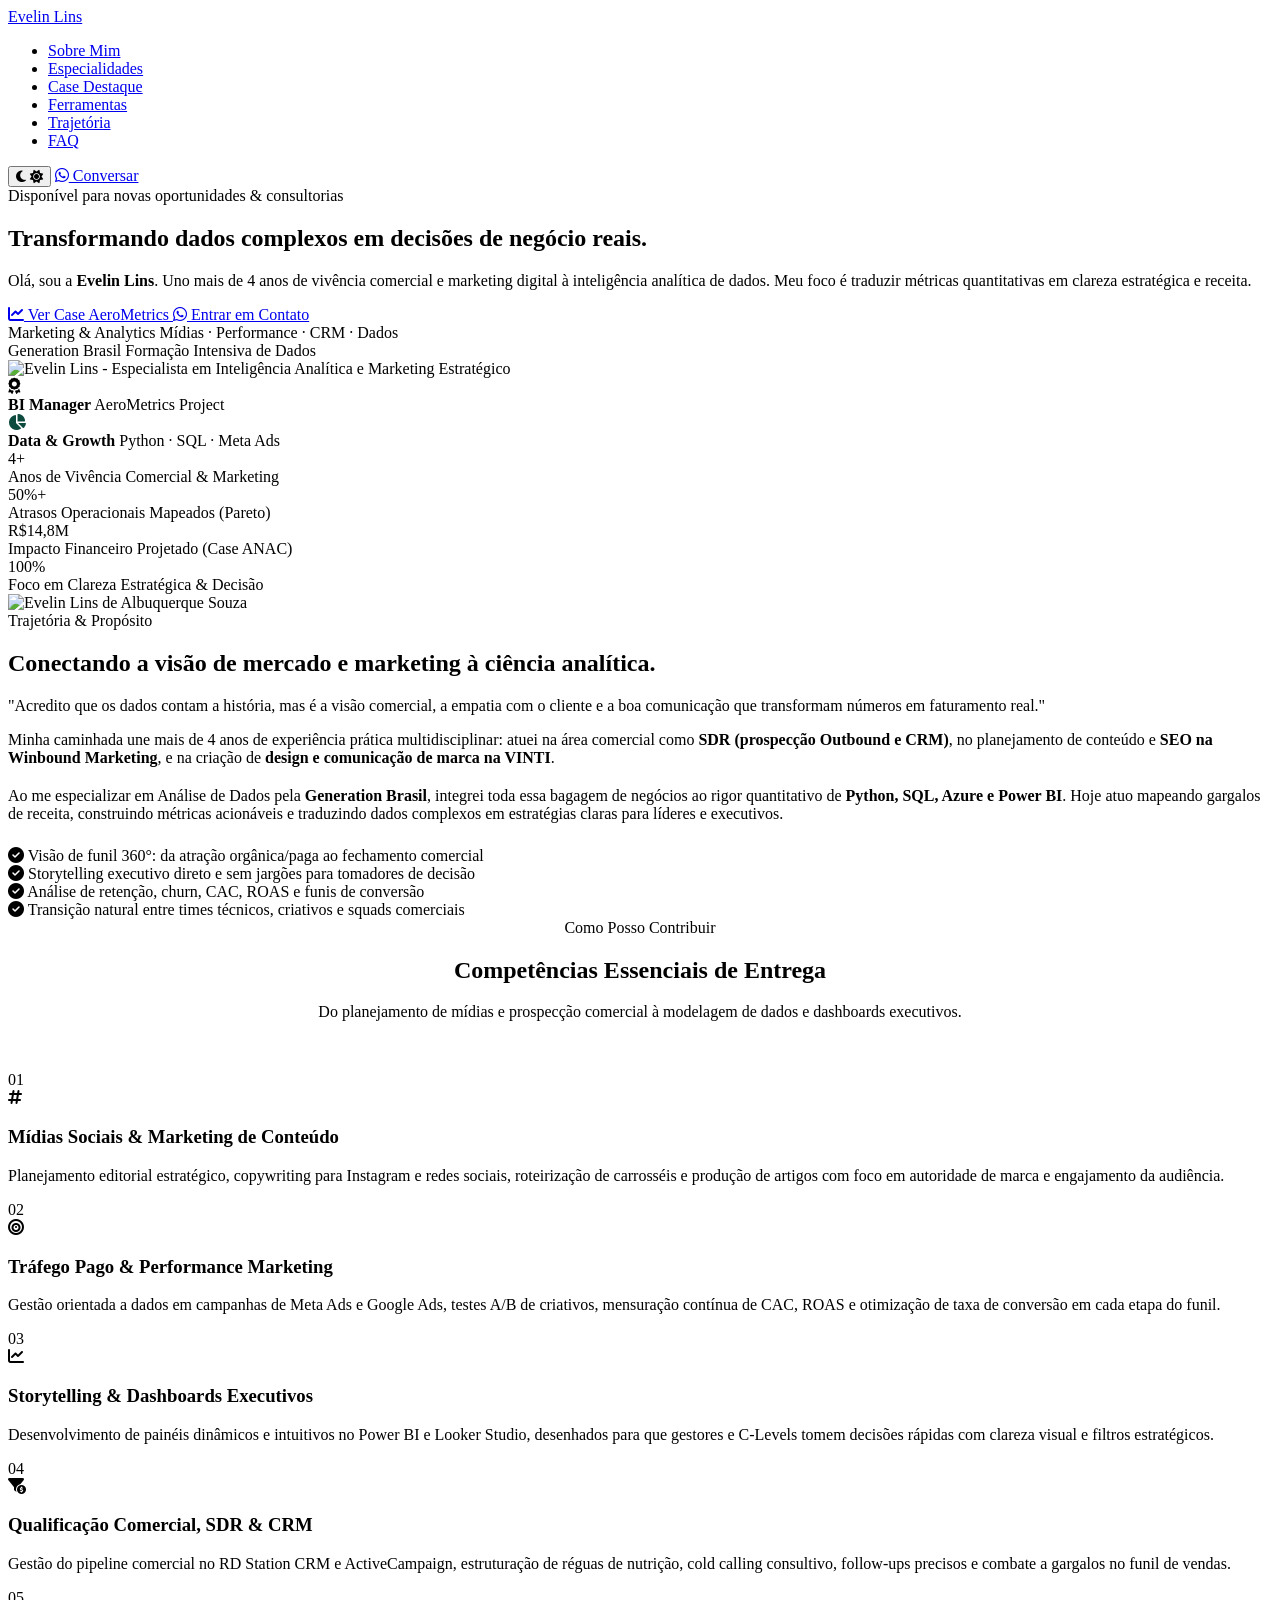
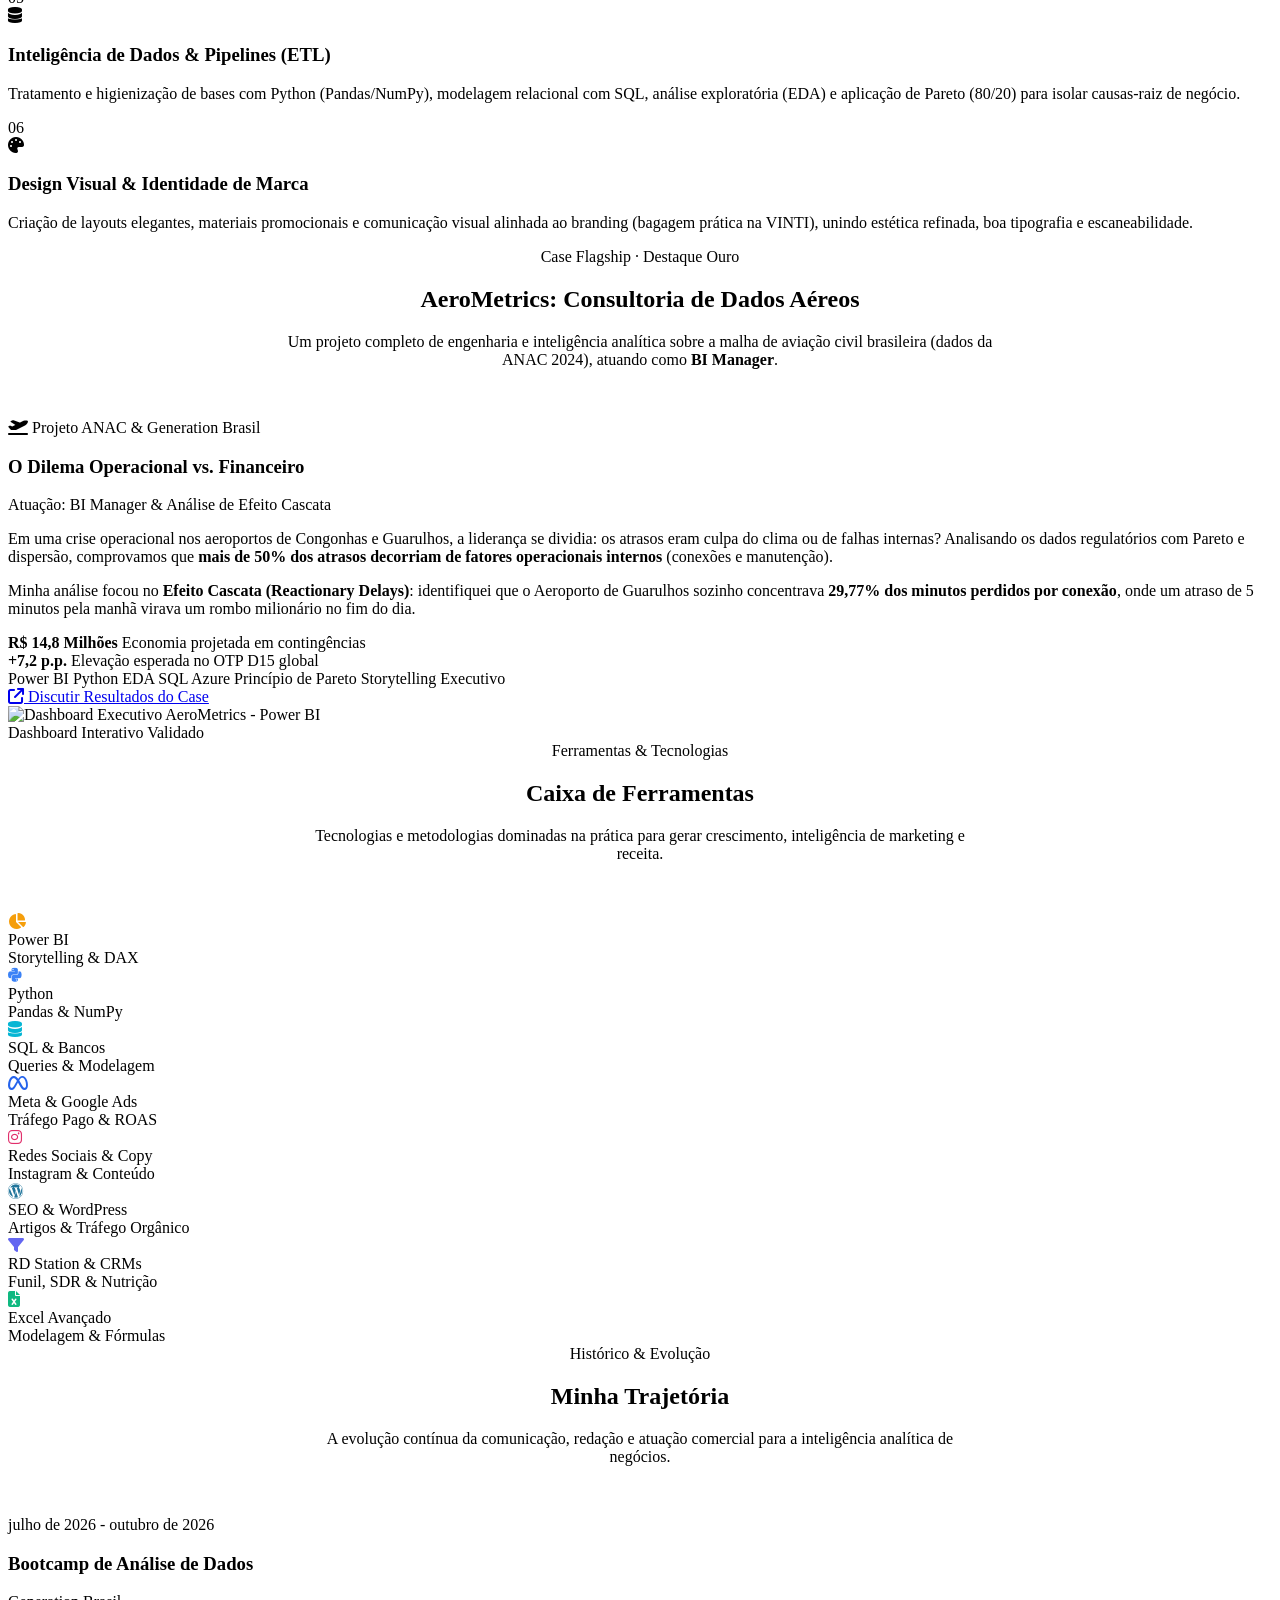
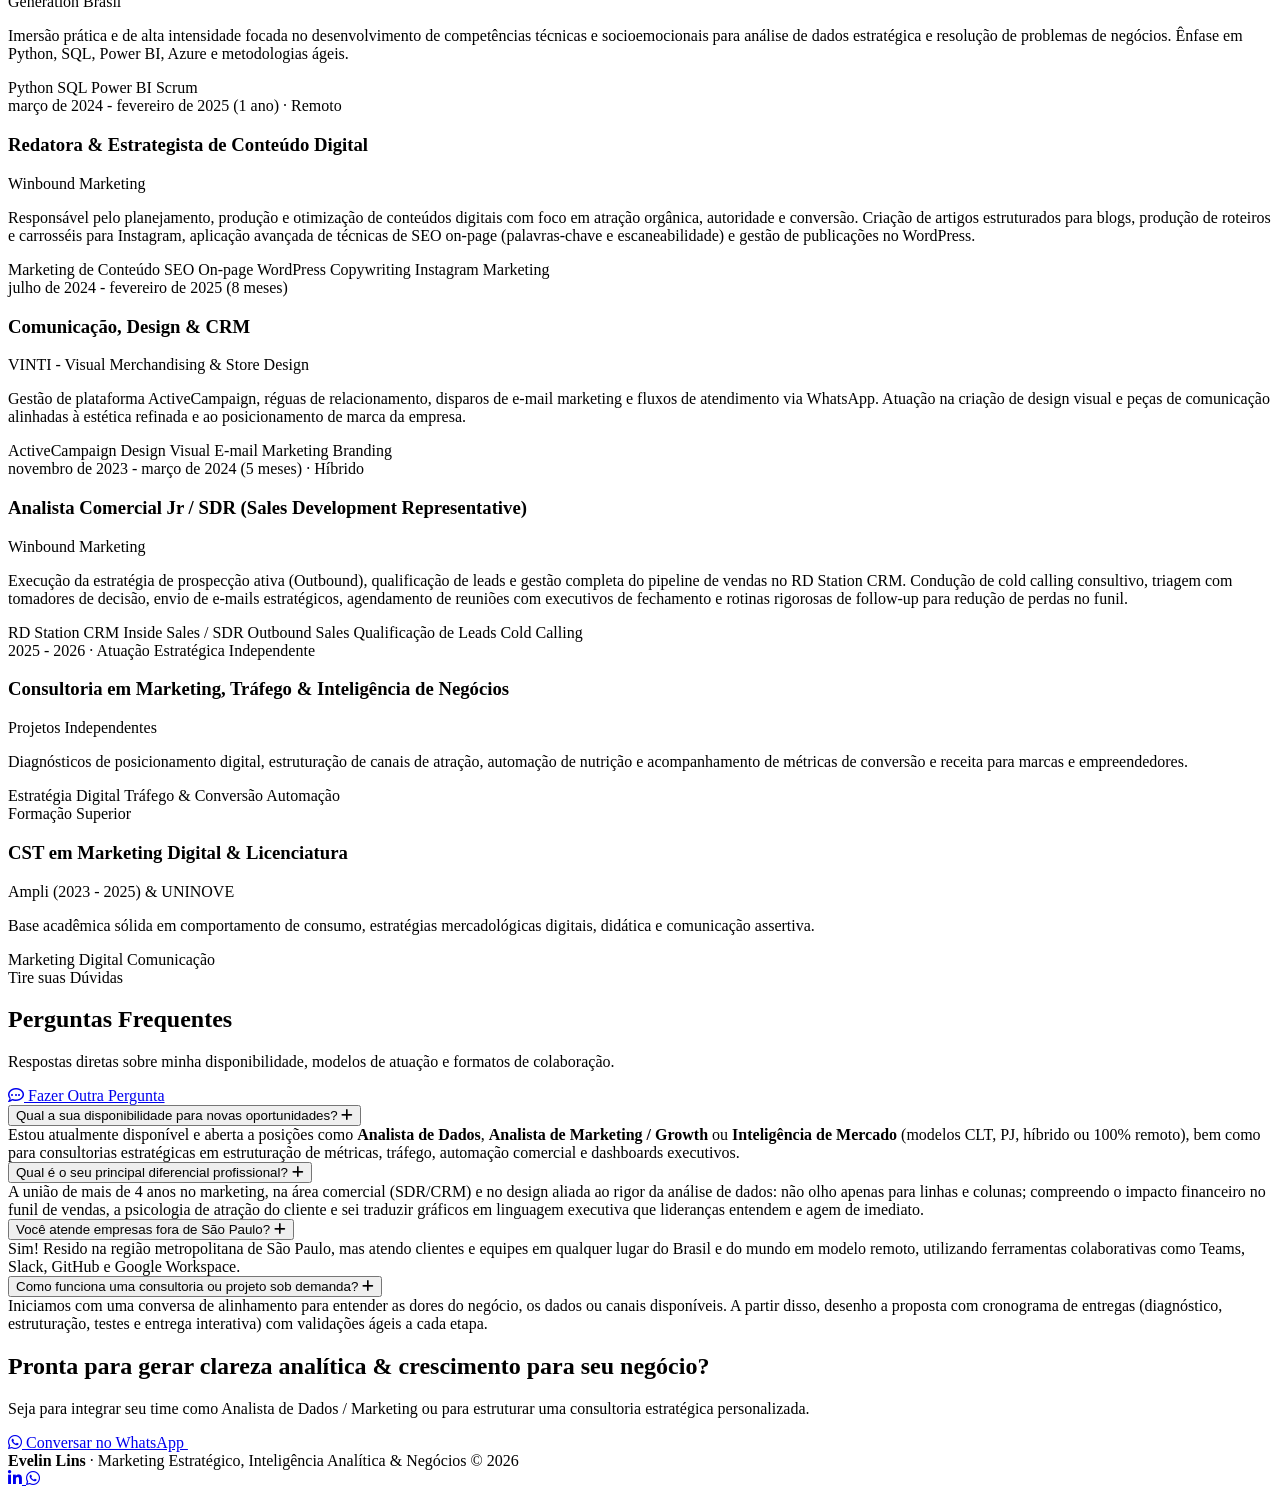
==== commit f4ac153e: "Add files via upload" ====
--- a/index.html
+++ b/index.html
@@ -1,1716 +1,693 @@
-<!DOCTYPE html>
-<html lang="pt-BR">
-<head>
-  <meta charset="UTF-8">
-  <meta name="viewport" content="width=device-width, initial-scale=1.0">
-  <title>Evelin Lins | Analista de Dados & Estrategista de Negócios</title>
-  <meta name="description" content="Portfólio de Evelin Lins de Albuquerque Souza - Analista de Dados, BI Manager e especialista em unir inteligência de dados a estratégias comerciais de alto impacto.">
-  
-  <!-- Google Fonts: Syne & Plus Jakarta Sans -->
-  <link rel="preconnect" href="https://fonts.googleapis.com">
-  <link rel="preconnect" href="https://fonts.gstatic.com" crossorigin>
-  <link href="https://fonts.googleapis.com/css2?family=Plus+Jakarta+Sans:wght@400;500;600;700&family=Syne:wght@700;800&display=swap" rel="stylesheet">
-  
-  <!-- Font Awesome CDN for Icons -->
-  <link rel="stylesheet" href="https://cdnjs.cloudflare.com/ajax/libs/font-awesome/6.5.1/css/all.min.css">
-  
-  <!-- CSS Stylesheet -->
-  <style>
-:root {
-  /* Brand Core Colors */
-  --color-primary-dark: #341539;       /* Roxo Profundo da referência */
-  --color-primary-soft: #4a1d52;
-  --color-primary-light: #6a2e75;
-  --color-accent-emerald: #0b4a3c;     /* Verde Esmeralda escuro sofisticado */
-  --color-accent-emerald-light: #12725c;
-  --color-accent-lime: #a3e635;        /* Detalhe vibrante inspirado na referência */
-  --color-accent-gold: #d97706;
-
-  /* Neutrals & Surfaces */
-  --bg-page: #fbfbfe;                  /* Fundo Clean Elegante */
-  --bg-surface: #ffffff;
-  --bg-surface-soft: #f4eff6;          /* Lavanda ultra suave para cards secundários */
-  --bg-surface-tint: #edf5f2;          /* Esmeralda suave */
-  --bg-dark-card: #200d23;             /* Fundo do card contrastante */
-
-  /* Text & Typography */
-  --text-main: #18111e;                /* Preto arroxeado profundo para leitura */
-  --text-muted: #5e5464;               /* Cinza neutro elegante */
-  --text-light: #8e8296;
-  --text-white: #ffffff;
-
-  /* Borders & Shadows */
-  --border-light: rgba(52, 21, 57, 0.08);
-  --border-hover: rgba(52, 21, 57, 0.2);
-  --shadow-sm: 0 2px 8px rgba(32, 13, 35, 0.04);
-  --shadow-md: 0 10px 30px rgba(32, 13, 35, 0.08);
-  --shadow-lg: 0 20px 50px rgba(32, 13, 35, 0.12);
-  --shadow-glow: 0 0 25px rgba(18, 114, 92, 0.25);
-
-  /* Geometry & Curves (Inspirado no estilo Sophie Blake / Arches) */
-  --radius-sm: 8px;
-  --radius-md: 16px;
-  --radius-lg: 24px;
-  --radius-xl: 36px;
-  --radius-pill: 9999px;
-  --radius-arch: 180px 180px 24px 24px;
-  
-  --transition: all 0.3s cubic-bezier(0.16, 1, 0.3, 1);
-}
-
-/* Reset and Base Styles */
-* {
-  box-sizing: border-box;
-  margin: 0;
-  padding: 0;
-}
-
-html {
-  scroll-behavior: smooth;
-  font-size: 16px;
-}
-
-body {
-  font-family: 'Plus Jakarta Sans', -apple-system, BlinkMacSystemFont, 'Segoe UI', Roboto, sans-serif;
-  background-color: var(--bg-page);
-  color: var(--text-main);
-  line-height: 1.6;
-  overflow-x: hidden;
-  -webkit-font-smoothing: antialiased;
-}
-
-h1, h2, h3, h4, .font-heading {
-  font-family: 'Syne', sans-serif;
-  letter-spacing: -0.02em;
-  font-weight: 700;
-  line-height: 1.15;
-}
-
-a {
-  text-decoration: none;
-  color: inherit;
-  transition: var(--transition);
-}
-
-img {
-  max-width: 100%;
-  height: auto;
-  display: block;
-}
-
-/* Container */
-.container {
-  width: 100%;
-  max-width: 1240px;
-  margin: 0 auto;
-  padding: 0 24px;
-}
-
-/* Section Header standard */
-.section-tag {
-  display: inline-block;
-  font-size: 0.8rem;
-  font-weight: 700;
-  text-transform: uppercase;
-  letter-spacing: 0.12em;
-  color: var(--color-accent-emerald-light);
-  background: var(--bg-surface-tint);
-  padding: 6px 14px;
-  border-radius: var(--radius-pill);
-  margin-bottom: 14px;
-}
-
-.section-tag.purple {
-  color: var(--color-primary-dark);
-  background: var(--bg-surface-soft);
-}
-
-.section-title {
-  font-size: clamp(2rem, 3.5vw, 2.8rem);
-  color: var(--color-primary-dark);
-  margin-bottom: 16px;
-}
-
-.section-title span.highlight-emerald {
-  color: var(--color-accent-emerald-light);
-}
-
-.section-title span.highlight-lime {
-  color: #7ab81e;
-}
-
-.section-subtitle {
-  font-size: 1.1rem;
-  color: var(--text-muted);
-  max-width: 680px;
-  margin-bottom: 40px;
-}
-
-/* Buttons */
-.btn {
-  display: inline-flex;
-  align-items: center;
-  justify-content: center;
-  gap: 10px;
-  padding: 14px 28px;
-  font-size: 0.95rem;
-  font-weight: 600;
-  border-radius: var(--radius-pill);
-  cursor: pointer;
-  border: 1px solid transparent;
-  transition: var(--transition);
-}
-
-.btn-primary {
-  background-color: var(--color-primary-dark);
-  color: var(--text-white);
-  box-shadow: 0 8px 20px rgba(52, 21, 57, 0.25);
-}
-
-.btn-primary:hover {
-  background-color: var(--color-primary-soft);
-  transform: translateY(-2px);
-  box-shadow: 0 12px 28px rgba(52, 21, 57, 0.35);
-}
-
-.btn-emerald {
-  background-color: var(--color-accent-emerald);
-  color: var(--text-white);
-  box-shadow: 0 8px 20px rgba(11, 74, 60, 0.25);
-}
-
-.btn-emerald:hover {
-  background-color: var(--color-accent-emerald-light);
-  transform: translateY(-2px);
-  box-shadow: 0 12px 28px rgba(11, 74, 60, 0.35);
-}
-
-.btn-outline {
-  border-color: var(--border-hover);
-  color: var(--color-primary-dark);
-  background: var(--bg-surface);
-}
-
-.btn-outline:hover {
-  background-color: var(--bg-surface-soft);
-  border-color: var(--color-primary-dark);
-  transform: translateY(-2px);
-}
-
-.btn-sm {
-  padding: 8px 18px;
-  font-size: 0.85rem;
-}
-
-/* Navbar */
-.navbar {
-  position: sticky;
-  top: 0;
-  left: 0;
-  width: 100%;
-  background: rgba(251, 251, 254, 0.92);
-  backdrop-filter: blur(12px);
-  z-index: 1000;
-  border-bottom: 1px solid var(--border-light);
-  transition: var(--transition);
-}
-
-.navbar .nav-container {
-  display: flex;
-  align-items: center;
-  justify-content: space-between;
-  height: 80px;
-}
-
-.brand-logo {
-  display: flex;
-  align-items: center;
-  gap: 10px;
-  font-family: 'Syne', sans-serif;
-  font-size: 1.4rem;
-  font-weight: 800;
-  color: var(--color-primary-dark);
-}
-
-.brand-logo .dot {
-  width: 10px;
-  height: 10px;
-  background-color: var(--color-accent-emerald-light);
-  border-radius: 50%;
-  display: inline-block;
-}
-
-.nav-links {
-  display: flex;
-  gap: 32px;
-  list-style: none;
-}
-
-.nav-links a {
-  font-weight: 600;
-  font-size: 0.95rem;
-  color: var(--text-muted);
-}
-
-.nav-links a:hover {
-  color: var(--color-primary-dark);
-}
-
-.nav-actions {
-  display: flex;
-  align-items: center;
-  gap: 16px;
-}
-
-/* Hero Section */
-.hero-section {
-  padding: 60px 0 80px;
-  position: relative;
-  overflow: hidden;
-}
-
-.hero-grid {
-  display: grid;
-  grid-cols: 1fr;
-  grid-template-columns: 1.15fr 0.85fr;
-  align-items: center;
-  gap: 60px;
-}
-
-.hero-badge {
-  display: inline-flex;
-  align-items: center;
-  gap: 8px;
-  padding: 6px 14px;
-  background: var(--bg-surface-tint);
-  border: 1px solid rgba(11, 74, 60, 0.15);
-  border-radius: var(--radius-pill);
-  font-size: 0.85rem;
-  font-weight: 600;
-  color: var(--color-accent-emerald);
-  margin-bottom: 20px;
-}
-
-.hero-badge .status-ping {
-  width: 8px;
-  height: 8px;
-  background-color: #10b981;
-  border-radius: 50%;
-  box-shadow: 0 0 0 3px rgba(16, 185, 129, 0.2);
-}
-
-.hero-title {
-  font-size: clamp(2.4rem, 4.5vw, 3.8rem);
-  font-weight: 800;
-  color: var(--color-primary-dark);
-  margin-bottom: 20px;
-  line-height: 1.1;
-}
-
-.hero-title .gradient-text {
-  color: var(--color-accent-emerald-light);
-}
-
-.hero-description {
-  font-size: 1.15rem;
-  color: var(--text-muted);
-  margin-bottom: 32px;
-  line-height: 1.65;
-}
-
-.hero-buttons {
-  display: flex;
-  flex-wrap: wrap;
-  gap: 14px;
-  margin-bottom: 36px;
-}
-
-.hero-highlights-row {
-  display: flex;
-  gap: 24px;
-  border-top: 1px solid var(--border-light);
-  padding-top: 24px;
-}
-
-.hero-mini-stat {
-  display: flex;
-  flex-direction: column;
-}
-
-.hero-mini-stat .num {
-  font-family: 'Syne', sans-serif;
-  font-size: 1.5rem;
-  font-weight: 800;
-  color: var(--color-primary-dark);
-}
-
-.hero-mini-stat .label {
-  font-size: 0.8rem;
-  color: var(--text-light);
-  font-weight: 500;
-}
-
-/* Hero Visual & Arch Frame */
-.hero-visual-wrapper {
-  position: relative;
-  display: flex;
-  justify-content: center;
-}
-
-.arch-container {
-  width: 340px;
-  height: 460px;
-  border-radius: var(--radius-arch);
-  background: linear-gradient(135deg, var(--color-primary-dark), #1f0b24);
-  padding: 10px;
-  box-shadow: var(--shadow-lg);
-  position: relative;
-  overflow: hidden;
-}
-
-.arch-image {
-  width: 100%;
-  height: 100%;
-  object-fit: cover;
-  border-radius: 170px 170px 18px 18px;
-  transition: transform 0.5s ease;
-}
-
-.arch-container:hover .arch-image {
-  transform: scale(1.03);
-}
-
-/* Floating Badges */
-.floating-badge {
-  position: absolute;
-  background: var(--bg-surface);
-  padding: 12px 18px;
-  border-radius: var(--radius-md);
-  box-shadow: var(--shadow-md);
-  display: flex;
-  align-items: center;
-  gap: 12px;
-  z-index: 10;
-  border: 1px solid var(--border-light);
-  animation: float 4s ease-in-out infinite alternate;
-}
-
-.floating-badge.badge-role {
-  bottom: 30px;
-  left: -20px;
-}
-
-.floating-badge.badge-tech {
-  top: 40px;
-  right: -20px;
-  animation-delay: 2s;
-}
-
-.badge-icon {
-  width: 38px;
-  height: 38px;
-  border-radius: 10px;
-  background: var(--bg-surface-soft);
-  display: flex;
-  align-items: center;
-  justify-content: center;
-  color: var(--color-primary-dark);
-  font-size: 1.1rem;
-}
-
-.badge-text strong {
-  display: block;
-  font-size: 0.9rem;
-  color: var(--color-primary-dark);
-}
-
-.badge-text span {
-  font-size: 0.75rem;
-  color: var(--text-light);
-}
-
-@keyframes float {
-  0% { transform: translateY(0px); }
-  100% { transform: translateY(-8px); }
-}
-
-/* Metric Stats Strip */
-.stats-strip {
-  background: var(--color-primary-dark);
-  color: var(--text-white);
-  padding: 50px 0;
-  border-radius: var(--radius-xl);
-  margin: 40px auto 80px;
-}
-
-.stats-grid {
-  display: grid;
-  grid-template-columns: repeat(4, 1fr);
-  gap: 20px;
-  text-align: center;
-}
-
-.stat-card {
-  padding: 10px 15px;
-  border-right: 1px solid rgba(255, 255, 255, 0.1);
-}
-
-.stat-card:last-child {
-  border-right: none;
-}
-
-.stat-number {
-  font-family: 'Syne', sans-serif;
-  font-size: 2.8rem;
-  font-weight: 800;
-  color: #ffffff;
-  line-height: 1;
-  margin-bottom: 8px;
-  display: flex;
-  align-items: center;
-  justify-content: center;
-  gap: 4px;
-}
-
-.stat-number .highlight {
-  color: var(--color-accent-lime);
-}
-
-.stat-label {
-  font-size: 0.85rem;
-  color: #c9b9ce;
-  font-weight: 600;
-  text-transform: uppercase;
-  letter-spacing: 0.05em;
-}
-
-/* About Me Section */
-.about-section {
-  padding: 80px 0;
-}
-
-.about-grid {
-  display: grid;
-  grid-template-columns: 0.85fr 1.15fr;
-  gap: 60px;
-  align-items: center;
-}
-
-.about-visual {
-  position: relative;
-}
-
-.about-card-frame {
-  position: relative;
-  border-radius: var(--radius-xl);
-  overflow: hidden;
-  box-shadow: var(--shadow-lg);
-  border: 8px solid #ffffff;
-}
-
-.about-card-frame img {
-  width: 100%;
-  height: 480px;
-  object-fit: cover;
-}
-
-.about-quote-box {
-  background: var(--bg-surface-tint);
-  border-left: 4px solid var(--color-accent-emerald);
-  padding: 20px 24px;
-  border-radius: 0 var(--radius-md) var(--radius-md) 0;
-  margin: 24px 0;
-  font-size: 1.05rem;
-  font-style: italic;
-  color: var(--color-accent-emerald);
-  font-weight: 500;
-}
-
-.about-bullets-grid {
-  display: grid;
-  grid-template-columns: 1fr 1fr;
-  gap: 16px;
-  margin-top: 24px;
-}
-
-.about-bullet-item {
-  display: flex;
-  align-items: flex-start;
-  gap: 12px;
-  font-size: 0.92rem;
-  color: var(--text-muted);
-}
-
-.about-bullet-icon {
-  width: 20px;
-  height: 20px;
-  color: var(--color-accent-emerald-light);
-  flex-shrink: 0;
-  margin-top: 3px;
-}
-
-/* Service Pillars (4 Cards) */
-.pillars-section {
-  padding: 80px 0;
-  background: #f7f3f9;
-}
-
-.pillars-grid {
-  display: grid;
-  grid-template-columns: repeat(4, 1fr);
-  gap: 24px;
-}
-
-.pillar-card {
-  background: var(--bg-surface);
-  border-radius: var(--radius-lg);
-  padding: 32px 24px;
-  border: 1px solid var(--border-light);
-  box-shadow: var(--shadow-sm);
-  transition: var(--transition);
-  position: relative;
-  overflow: hidden;
-}
-
-.pillar-card:hover {
-  transform: translateY(-6px);
-  box-shadow: var(--shadow-md);
-  border-color: var(--color-primary-soft);
-}
-
-.pillar-number {
-  font-family: 'Syne', sans-serif;
-  font-size: 1.8rem;
-  font-weight: 800;
-  color: var(--color-primary-light);
-  opacity: 0.35;
-  margin-bottom: 16px;
-}
-
-.pillar-title {
-  font-size: 1.25rem;
-  color: var(--color-primary-dark);
-  margin-bottom: 12px;
-}
-
-.pillar-desc {
-  font-size: 0.9rem;
-  color: var(--text-muted);
-  line-height: 1.6;
-}
-
-/* Flagship Project Section (AeroMetrics) */
-.flagship-section {
-  padding: 100px 0;
-  position: relative;
-}
-
-.flagship-box {
-  background: #ffffff;
-  border-radius: var(--radius-xl);
-  border: 1px solid var(--border-light);
-  box-shadow: var(--shadow-lg);
-  overflow: hidden;
-  display: grid;
-  grid-template-columns: 1fr 1fr;
-}
-
-.flagship-content {
-  padding: 48px;
-  display: flex;
-  flex-direction: column;
-  justify-content: center;
-}
-
-.flagship-badge {
-  display: inline-flex;
-  align-items: center;
-  gap: 8px;
-  padding: 6px 14px;
-  background: #eef2ff;
-  border: 1px solid #c7d2fe;
-  border-radius: var(--radius-pill);
-  font-size: 0.8rem;
-  font-weight: 700;
-  color: #3730a3;
-  width: fit-content;
-  margin-bottom: 18px;
-}
-
-.flagship-title {
-  font-size: 2.2rem;
-  color: var(--color-primary-dark);
-  margin-bottom: 16px;
-}
-
-.flagship-role {
-  display: inline-block;
-  font-size: 0.95rem;
-  font-weight: 700;
-  color: var(--color-accent-emerald-light);
-  margin-bottom: 16px;
-}
-
-.flagship-desc {
-  font-size: 1rem;
-  color: var(--text-muted);
-  margin-bottom: 24px;
-  line-height: 1.65;
-}
-
-.flagship-metrics-grid {
-  display: grid;
-  grid-template-columns: 1fr 1fr;
-  gap: 16px;
-  background: var(--bg-surface-soft);
-  padding: 20px;
-  border-radius: var(--radius-md);
-  margin-bottom: 28px;
-}
-
-.metric-item strong {
-  display: block;
-  font-family: 'Syne', sans-serif;
-  font-size: 1.3rem;
-  color: var(--color-primary-dark);
-}
-
-.metric-item span {
-  font-size: 0.8rem;
-  color: var(--text-muted);
-}
-
-.tech-tags {
-  display: flex;
-  flex-wrap: wrap;
-  gap: 8px;
-  margin-bottom: 28px;
-}
-
-.tech-tag {
-  font-size: 0.78rem;
-  font-weight: 600;
-  padding: 4px 12px;
-  background: var(--bg-page);
-  border: 1px solid var(--border-light);
-  border-radius: var(--radius-pill);
-  color: var(--color-primary-dark);
-}
-
-.flagship-preview {
-  position: relative;
-  background: #0f172a;
-  display: flex;
-  align-items: center;
-  justify-content: center;
-  overflow: hidden;
-}
-
-.flagship-preview img {
-  width: 100%;
-  height: 100%;
-  object-fit: cover;
-  transition: transform 0.6s ease;
-}
-
-.flagship-preview:hover img {
-  transform: scale(1.03);
-}
-
-.flagship-preview-overlay {
-  position: absolute;
-  inset: 0;
-  background: linear-gradient(180deg, rgba(15, 23, 42, 0.1) 0%, rgba(15, 23, 42, 0.7) 100%);
-  display: flex;
-  align-items: flex-end;
-  padding: 30px;
-}
-
-.preview-badge-live {
-  background: rgba(255, 255, 255, 0.95);
-  backdrop-filter: blur(8px);
-  padding: 8px 16px;
-  border-radius: var(--radius-pill);
-  font-size: 0.85rem;
-  font-weight: 700;
-  color: #0f172a;
-  display: flex;
-  align-items: center;
-  gap: 8px;
-}
-
-.preview-badge-live::before {
-  content: '';
-  width: 8px;
-  height: 8px;
-  background: #10b981;
-  border-radius: 50%;
-  animation: ping 1.5s infinite;
-}
-
-/* Skills & Technologies Grid */
-.skills-section {
-  padding: 80px 0;
-  background: #ffffff;
-}
-
-.skills-grid {
-  display: grid;
-  grid-template-columns: repeat(6, 1fr);
-  gap: 20px;
-}
-
-.skill-pill-card {
-  background: var(--bg-surface-soft);
-  border: 1px solid var(--border-light);
-  border-radius: var(--radius-lg);
-  padding: 24px 16px;
-  text-align: center;
-  transition: var(--transition);
-}
-
-.skill-pill-card:hover {
-  background: var(--color-primary-dark);
-  color: var(--text-white);
-  transform: translateY(-4px);
-  box-shadow: var(--shadow-md);
-}
-
-.skill-pill-card:hover .skill-name {
-  color: var(--text-white);
-}
-
-.skill-pill-card:hover .skill-category {
-  color: #d1b8d8;
-}
-
-.skill-icon-wrap {
-  width: 48px;
-  height: 48px;
-  border-radius: 12px;
-  background: #ffffff;
-  display: flex;
-  align-items: center;
-  justify-content: center;
-  margin: 0 auto 14px;
-  font-size: 1.4rem;
-  box-shadow: var(--shadow-sm);
-}
-
-.skill-name {
-  font-weight: 700;
-  font-size: 0.95rem;
-  color: var(--color-primary-dark);
-  margin-bottom: 4px;
-}
-
-.skill-category {
-  font-size: 0.75rem;
-  color: var(--text-light);
-}
-
-/* Experience & Journey Timeline */
-.timeline-section {
-  padding: 90px 0;
-  background: var(--bg-page);
-}
-
-.timeline-container {
-  position: relative;
-  max-width: 860px;
-  margin: 0 auto;
-}
-
-.timeline-item {
-  position: relative;
-  padding-left: 48px;
-  margin-bottom: 40px;
-}
-
-.timeline-item::before {
-  content: '';
-  position: absolute;
-  left: 14px;
-  top: 10px;
-  bottom: -40px;
-  width: 2px;
-  background: var(--border-hover);
-}
-
-.timeline-item:last-child::before {
-  display: none;
-}
-
-.timeline-marker {
-  position: absolute;
-  left: 6px;
-  top: 4px;
-  width: 18px;
-  height: 18px;
-  border-radius: 50%;
-  background: var(--color-accent-emerald-light);
-  border: 3px solid #ffffff;
-  box-shadow: 0 0 0 2px var(--color-accent-emerald);
-}
-
-.timeline-card {
-  background: #ffffff;
-  padding: 28px;
-  border-radius: var(--radius-lg);
-  border: 1px solid var(--border-light);
-  box-shadow: var(--shadow-sm);
-  transition: var(--transition);
-}
-
-.timeline-card:hover {
-  box-shadow: var(--shadow-md);
-  border-color: var(--border-hover);
-}
-
-.timeline-period {
-  font-size: 0.8rem;
-  font-weight: 700;
-  color: var(--color-accent-emerald);
-  text-transform: uppercase;
-  letter-spacing: 0.05em;
-  margin-bottom: 6px;
-}
-
-.timeline-role {
-  font-size: 1.25rem;
-  color: var(--color-primary-dark);
-  margin-bottom: 4px;
-}
-
-.timeline-company {
-  font-size: 0.95rem;
-  font-weight: 600;
-  color: var(--text-muted);
-  margin-bottom: 12px;
-}
-
-.timeline-text {
-  font-size: 0.92rem;
-  color: var(--text-muted);
-  line-height: 1.6;
-}
-
-/* FAQ Accordion Section */
-.faq-section {
-  padding: 90px 0;
-  background: #ffffff;
-}
-
-.faq-grid {
-  display: grid;
-  grid-template-columns: 0.9fr 1.1fr;
-  gap: 60px;
-  align-items: flex-start;
-}
-
-.faq-item {
-  border-bottom: 1px solid var(--border-light);
-}
-
-.faq-question {
-  width: 100%;
-  text-align: left;
-  padding: 20px 0;
-  background: none;
-  border: none;
-  font-family: 'Syne', sans-serif;
-  font-size: 1.1rem;
-  font-weight: 700;
-  color: var(--color-primary-dark);
-  display: flex;
-  justify-content: space-between;
-  align-items: center;
-  cursor: pointer;
-  transition: var(--transition);
-}
-
-.faq-question:hover {
-  color: var(--color-accent-emerald);
-}
-
-.faq-icon {
-  font-size: 1.3rem;
-  transition: transform 0.3s ease;
-  color: var(--color-primary-light);
-}
-
-.faq-answer {
-  max-height: 0;
-  overflow: hidden;
-  transition: max-height 0.35s ease, padding 0.35s ease;
-  font-size: 0.95rem;
-  color: var(--text-muted);
-  line-height: 1.65;
-}
-
-.faq-item.active .faq-answer {
-  max-height: 250px;
-  padding-bottom: 20px;
-}
-
-.faq-item.active .faq-icon {
-  transform: rotate(45deg);
-  color: var(--color-accent-emerald);
-}
-
-/* Final CTA Section (Dark Mood Luxury) */
-.cta-section {
-  padding: 80px 0;
-}
-
-.cta-box {
-  background: linear-gradient(135deg, var(--color-primary-dark), #1d0920);
-  border-radius: var(--radius-xl);
-  padding: 80px 48px;
-  color: #ffffff;
-  text-align: center;
-  box-shadow: var(--shadow-lg);
-  position: relative;
-  overflow: hidden;
-}
-
-.cta-box::before {
-  content: '';
-  position: absolute;
-  top: -150px;
-  right: -150px;
-  width: 400px;
-  height: 400px;
-  background: radial-gradient(circle, rgba(18, 114, 92, 0.4) 0%, transparent 70%);
-  border-radius: 50%;
-}
-
-.cta-title {
-  font-size: clamp(2.2rem, 4vw, 3.2rem);
-  color: #ffffff;
-  margin-bottom: 18px;
-}
-
-.cta-title span {
-  color: var(--color-accent-lime);
-}
-
-.cta-subtitle {
-  font-size: 1.15rem;
-  color: #cfc2d5;
-  max-width: 640px;
-  margin: 0 auto 36px;
-}
-
-.cta-actions {
-  display: flex;
-  justify-content: center;
-  flex-wrap: wrap;
-  gap: 16px;
-}
-
-/* Footer */
-.footer {
-  background: #170919;
-  color: #a395aa;
-  padding: 40px 0;
-  border-top: 1px solid rgba(255, 255, 255, 0.05);
-  font-size: 0.9rem;
-}
-
-.footer-content {
-  display: flex;
-  justify-content: space-between;
-  align-items: center;
-  flex-wrap: wrap;
-  gap: 20px;
-}
-
-.footer-socials {
-  display: flex;
-  gap: 20px;
-}
-
-.footer-socials a {
-  color: #ffffff;
-  opacity: 0.8;
-  font-size: 1.1rem;
-}
-
-.footer-socials a:hover {
-  opacity: 1;
-  color: var(--color-accent-lime);
-}
-
-/* Responsive adjustments */
-@media (max-width: 1024px) {
-  .hero-grid,
-  .about-grid,
-  .flagship-box,
-  .faq-grid {
-    grid-template-columns: 1fr;
-    gap: 40px;
-  }
-
-  .pillars-grid {
-    grid-template-columns: repeat(2, 1fr);
-  }
-
-  .skills-grid {
-    grid-template-columns: repeat(3, 1fr);
-  }
-
-  .stats-grid {
-    grid-template-columns: repeat(2, 1fr);
-    row-gap: 30px;
-  }
-
-  .stat-card:nth-child(2) {
-    border-right: none;
-  }
-}
-
-@media (max-width: 768px) {
-  .nav-links {
-    display: none;
-  }
-
-  .pillars-grid,
-  .skills-grid,
-  .stats-grid {
-    grid-template-columns: 1fr;
-  }
-
-  .stat-card {
-    border-right: none;
-    border-bottom: 1px solid rgba(255, 255, 255, 0.1);
-    padding-bottom: 20px;
-  }
-
-  .stat-card:last-child {
-    border-bottom: none;
-  }
-
-  .flagship-content {
-    padding: 30px 20px;
-  }
-
-  .arch-container {
-    width: 280px;
-    height: 380px;
-  }
-
-  .floating-badge {
-    display: none;
-  }
-}
-
-</style>
-</head>
-<body>
-
-  <!-- 1. Header / Navbar -->
-  <header class="navbar" id="top-nav">
-    <div class="container nav-container">
-      <a href="#hero" class="brand-logo">
-        Evelin Lins<span class="dot"></span>
-      </a>
-
-      <nav>
-        <ul class="nav-links">
-          <li><a href="#sobre">Sobre Mim</a></li>
-          <li><a href="#pilares">Especialidades</a></li>
-          <li><a href="#aerometrics">Case Destaque</a></li>
-          <li><a href="#skills">Competências</a></li>
-          <li><a href="#trajetoria">Trajetória</a></li>
-          <li><a href="#faq">FAQ</a></li>
-        </ul>
-      </nav>
-
-      <div class="nav-actions">
-        <a href="https://wa.me/5511978256551" target="_blank" class="btn btn-emerald btn-sm">
-          <i class="fa-brands fa-whatsapp"></i> Conversar
-        </a>
-      </div>
-    </div>
-  </header>
-
-  <!-- 2. Hero Section (Inspirada no Layout Sophie Blake com Arco e Badges) -->
-  <section class="hero-section" id="hero">
-    <div class="container">
-      <div class="hero-grid">
-        <div class="hero-text-content">
-          <div class="hero-badge">
-            <span class="status-ping"></span> Disponível para novas oportunidades & consultorias
-          </div>
-          
-          <h1 class="hero-title">
-            Transformando dados complexos em <span class="gradient-text">decisões de negócio reais.</span>
-          </h1>
-
-          <p class="hero-description">
-            Olá, sou a <strong>Evelin Lins</strong>. Uno mais de 4 anos de vivência comercial e marketing digital à inteligência analítica de dados e BI. Meu foco é traduzir métricas quantitativas em clareza estratégica e receita.
-          </p>
-
-          <div class="hero-buttons">
-            <a href="#aerometrics" class="btn btn-primary">
-              <i class="fa-solid fa-chart-line"></i> Ver Case AeroMetrics
-            </a>
-            <a href="https://wa.me/5511978256551" target="_blank" class="btn btn-outline">
-              <i class="fa-brands fa-whatsapp"></i> Entrar em Contato
-            </a>
-          </div>
-
-          <div class="hero-highlights-row">
-            <div class="hero-mini-stat">
-              <span class="num">BI & Analytics</span>
-              <span class="label">Power BI • Python • SQL</span>
-            </div>
-            <div class="hero-mini-stat">
-              <span class="num">Generation Brasil</span>
-              <span class="label">Formação Intensiva de Dados</span>
-            </div>
-          </div>
-        </div>
-
-        <div class="hero-visual-wrapper">
-          <div class="arch-container">
-            <img src="[data-uri]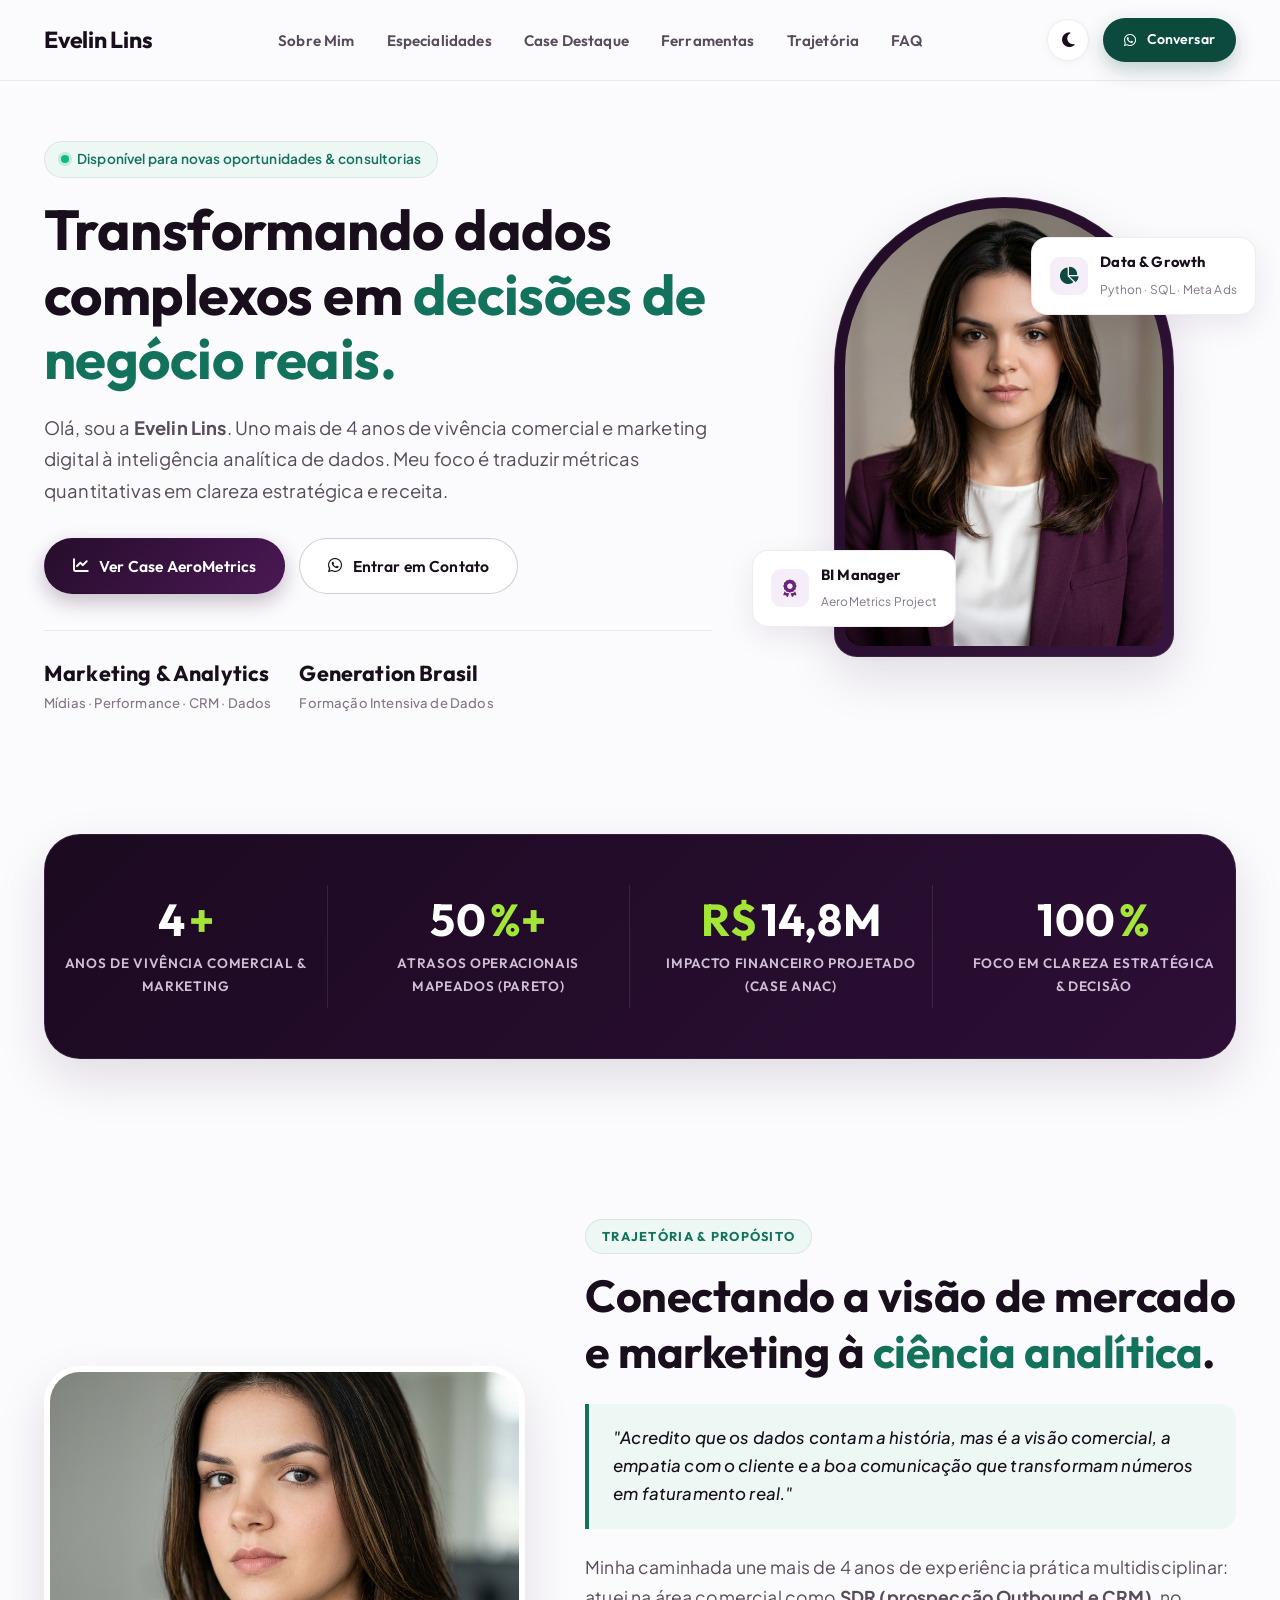
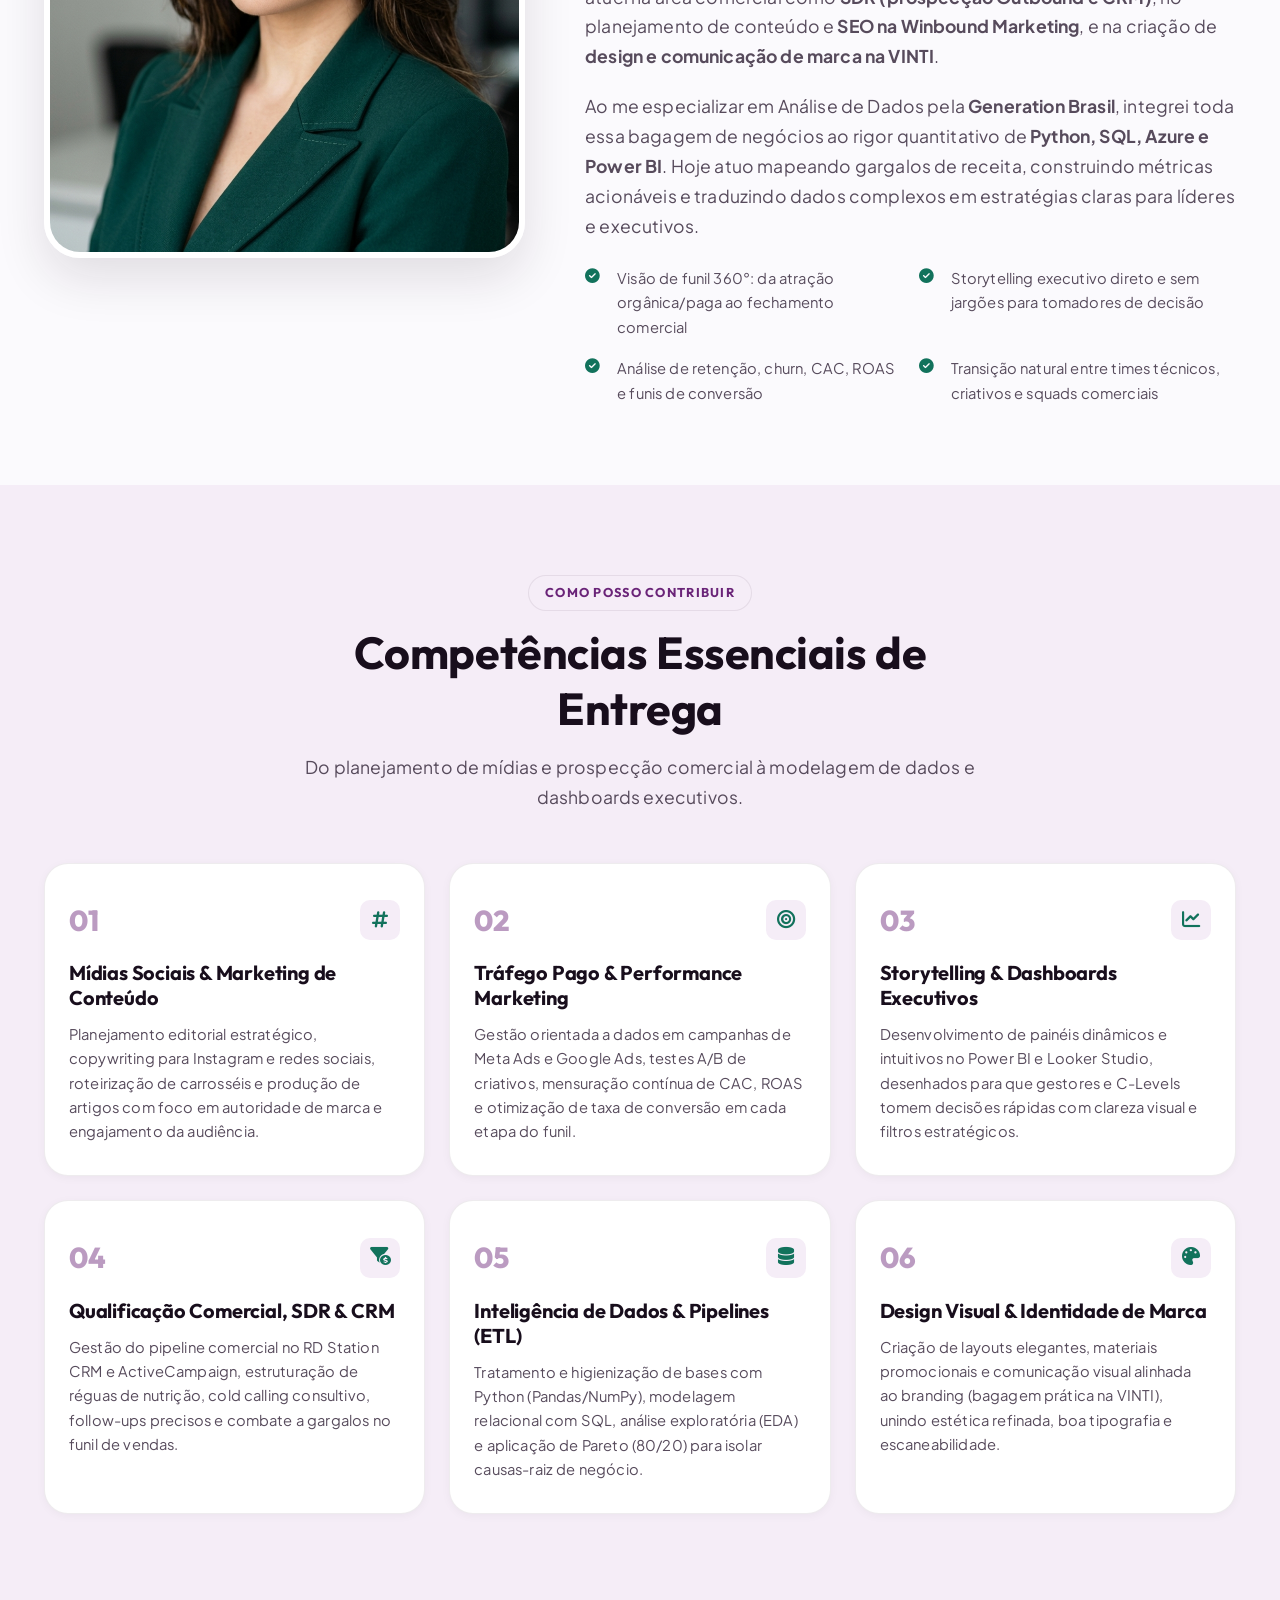
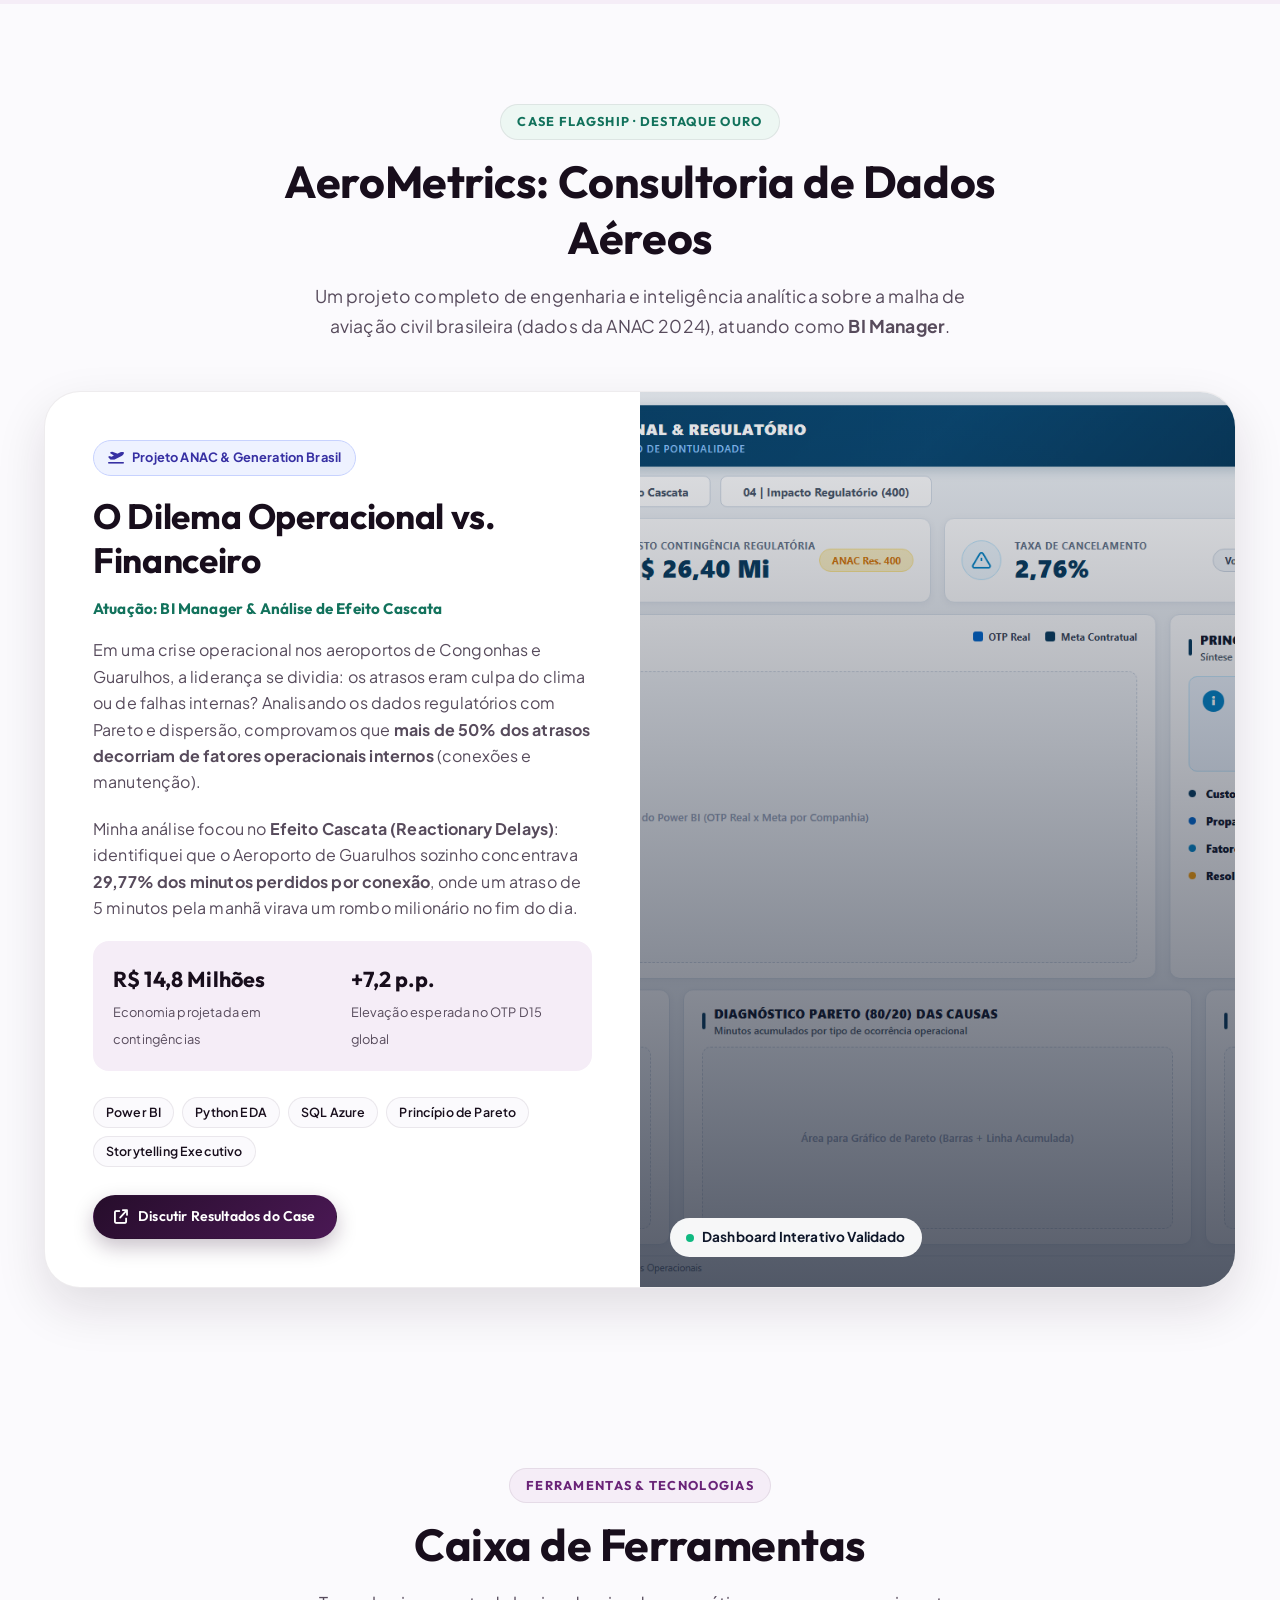
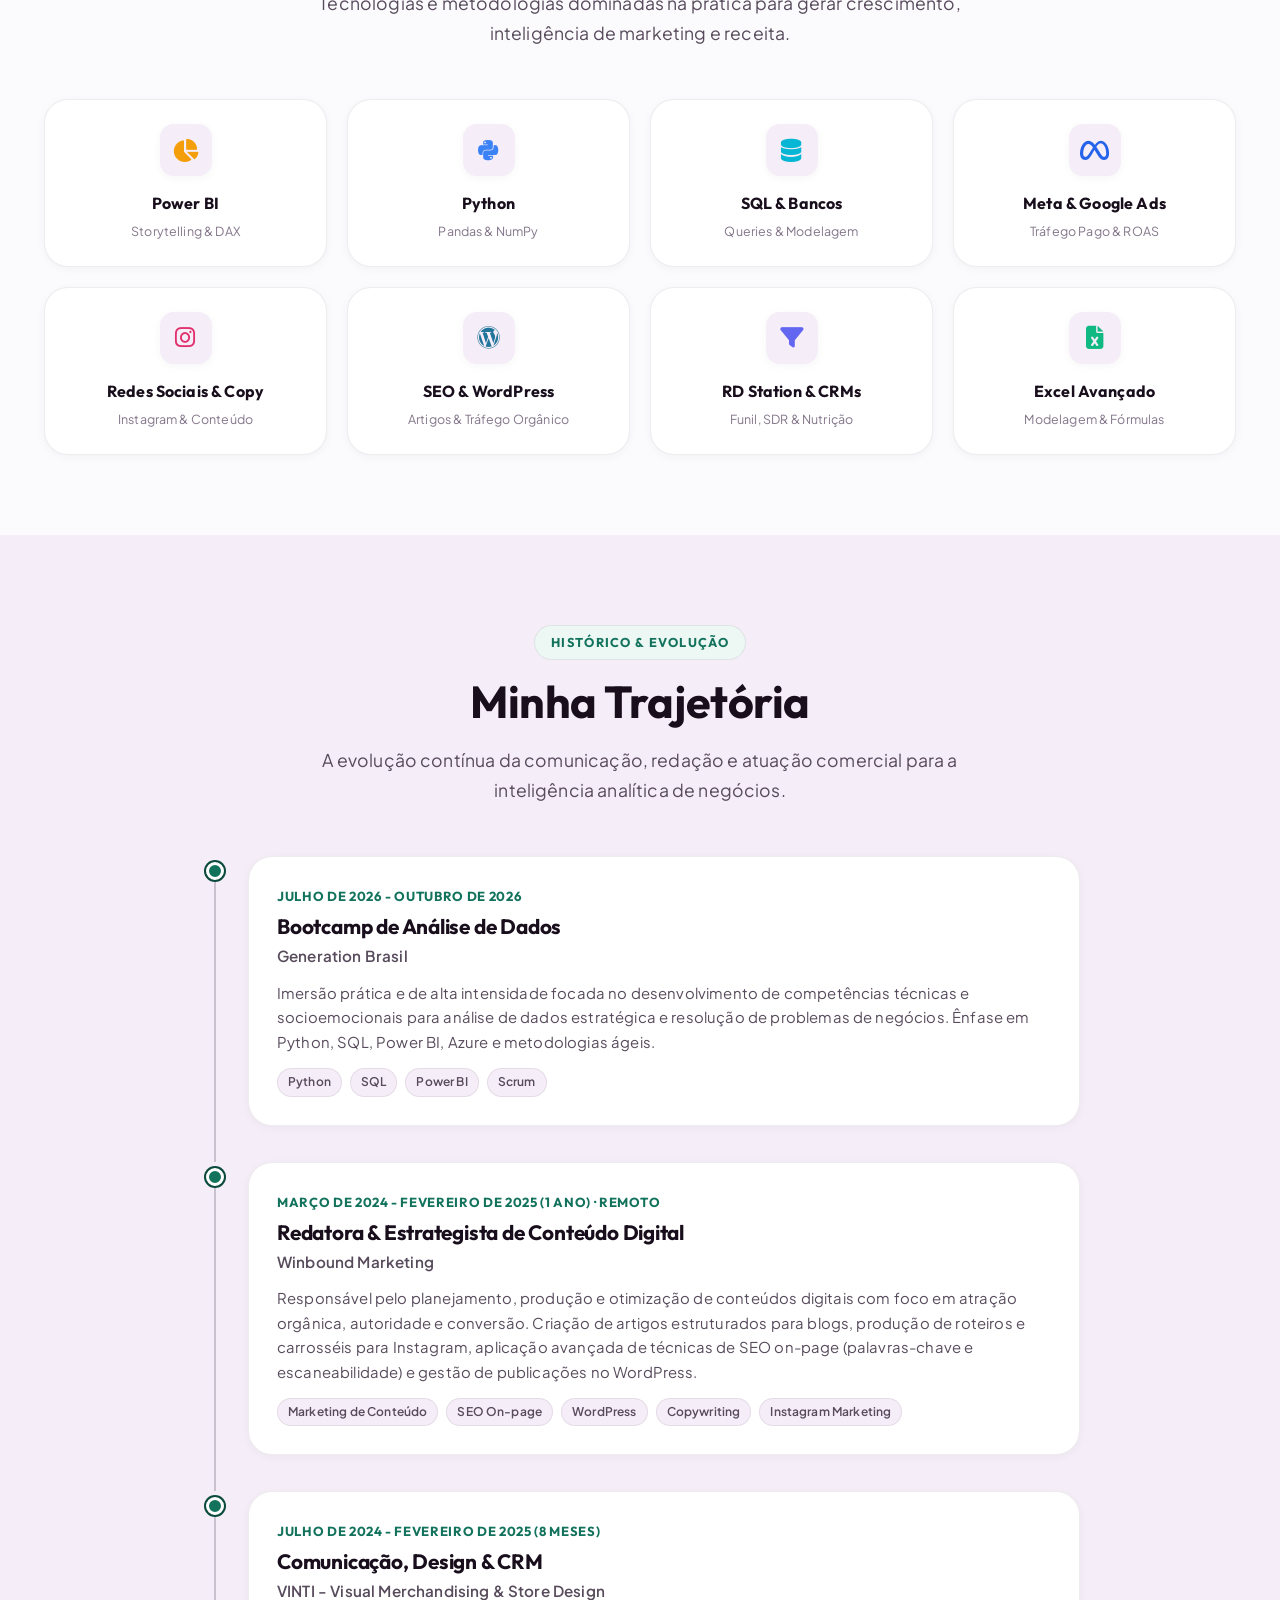
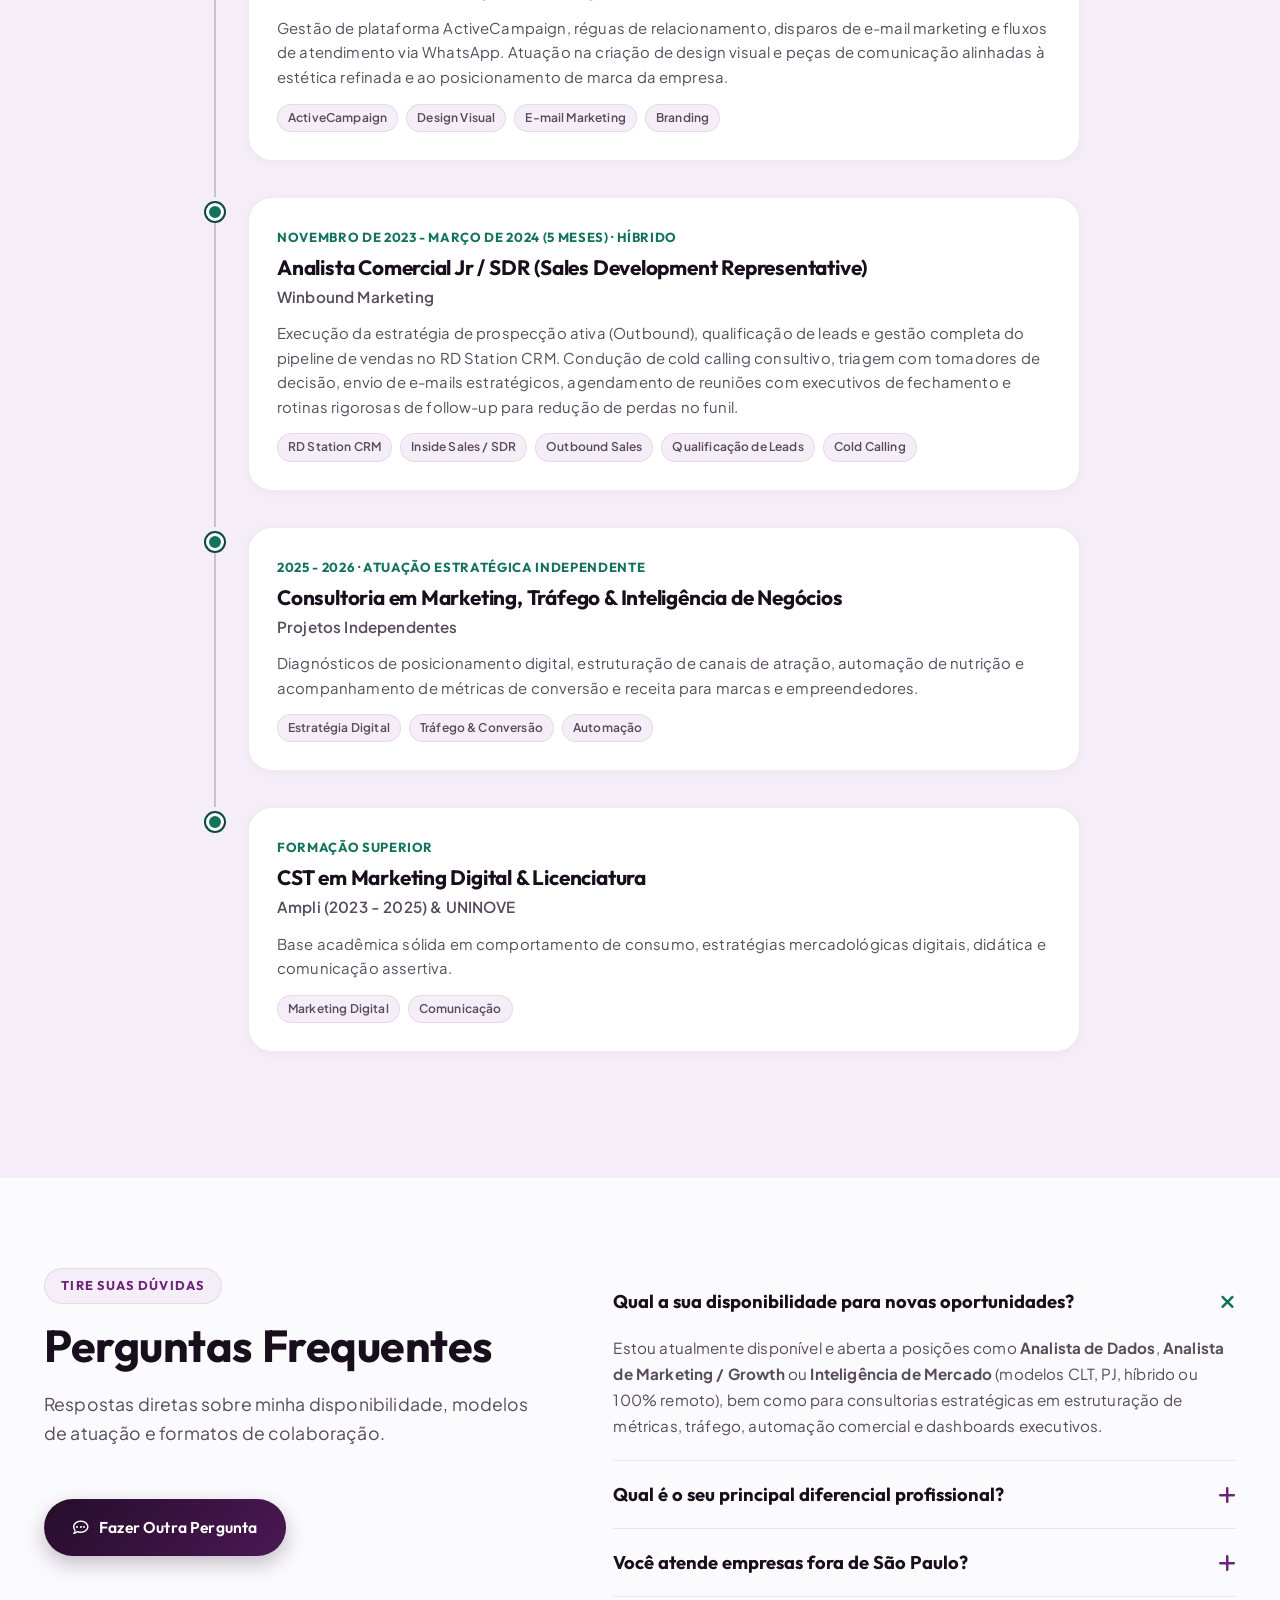
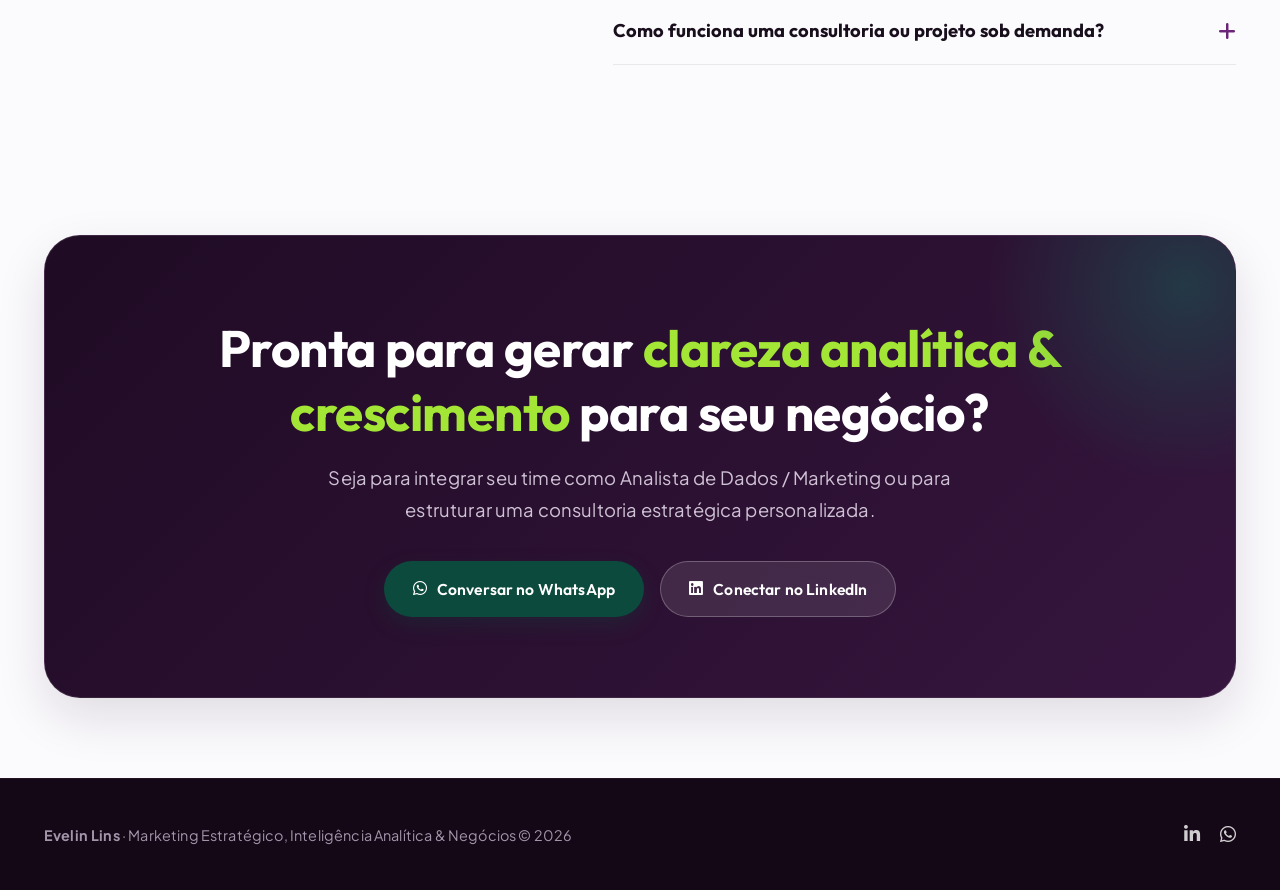
==== commit e641bff9: "Add files via upload" ====
--- a/index.html
+++ b/index.html
@@ -1,693 +1,2090 @@
-<!DOCTYPE html>
-<html lang="pt-BR" data-theme="light">
-<head>
-  <meta charset="UTF-8">
-  <meta name="viewport" content="width=device-width, initial-scale=1.0">
-  <title>Evelin Lins | Marketing Digital, Inteligência Analítica & Negócios</title>
-  <meta name="description" content="Portfólio de Evelin Lins de Albuquerque Souza - Analista de Dados, Marketing Estratégico e especialista em unir inteligência analítica de dados a estratégias comerciais e de receita.">
-  
-  <!-- Google Fonts: Outfit (Headings) & Plus Jakarta Sans (Body) -->
-  <link rel="preconnect" href="https://fonts.googleapis.com">
-  <link rel="preconnect" href="https://fonts.gstatic.com" crossorigin>
-  <link href="https://fonts.googleapis.com/css2?family=Outfit:wght@400;500;600;700;800&family=Plus+Jakarta+Sans:wght@400;500;600;700&display=swap" rel="stylesheet">
-  
-  <!-- Font Awesome CDN for Icons -->
-  <link rel="stylesheet" href="https://cdnjs.cloudflare.com/ajax/libs/font-awesome/6.5.1/css/all.min.css">
-  
-  <!-- CSS Stylesheet -->
-  <link rel="stylesheet" href="css/style.css">
-</head>
-<body>
-
-  <!-- 1. Header / Navbar -->
-  <header class="navbar" id="top-nav">
-    <div class="container nav-container">
-      <a href="#hero" class="brand-logo" aria-label="Evelin Lins Início">
-        Evelin Lins
-      </a>
-
-      <nav>
-        <ul class="nav-links">
-          <li><a href="#sobre">Sobre Mim</a></li>
-          <li><a href="#pilares">Especialidades</a></li>
-          <li><a href="#aerometrics">Case Destaque</a></li>
-          <li><a href="#skills">Ferramentas</a></li>
-          <li><a href="#trajetoria">Trajetória</a></li>
-          <li><a href="#faq">FAQ</a></li>
-        </ul>
-      </nav>
-
-      <div class="nav-actions">
-        <!-- Theme Switcher Button (Modo Claro / Escuro) -->
-        <button id="theme-toggle" class="theme-toggle-btn" aria-label="Alternar modo claro e escuro" title="Alternar modo claro e escuro">
-          <i class="fa-solid fa-moon moon-icon"></i>
-          <i class="fa-solid fa-sun sun-icon"></i>
-        </button>
-
-        <a href="https://wa.me/5511978256551" target="_blank" rel="noopener noreferrer" class="btn btn-emerald btn-sm">
-          <i class="fa-brands fa-whatsapp"></i> Conversar
-        </a>
-      </div>
-    </div>
-  </header>
-
-  <!-- 2. Hero Section (Design Híbrido Clean & Dark com Foto em Arco) -->
-  <section class="hero-section" id="hero">
-    <div class="container">
-      <div class="hero-grid">
-        <div class="hero-text-content">
-          <div class="hero-badge">
-            <span class="status-ping"></span> Disponível para novas oportunidades & consultorias
-          </div>
-          
-          <h1 class="hero-title">
-            Transformando dados complexos em <span class="gradient-text">decisões de negócio reais.</span>
-          </h1>
-
-          <p class="hero-description">
-            Olá, sou a <strong>Evelin Lins</strong>. Uno mais de 4 anos de vivência comercial e marketing digital à inteligência analítica de dados. Meu foco é traduzir métricas quantitativas em clareza estratégica e receita.
-          </p>
-
-          <div class="hero-buttons">
-            <a href="#aerometrics" class="btn btn-primary">
-              <i class="fa-solid fa-chart-line"></i> Ver Case AeroMetrics
-            </a>
-            <a href="https://wa.me/5511978256551" target="_blank" rel="noopener noreferrer" class="btn btn-outline">
-              <i class="fa-brands fa-whatsapp"></i> Entrar em Contato
-            </a>
-          </div>
-
-          <div class="hero-highlights-row">
-            <div class="hero-mini-stat">
-              <span class="num">Marketing & Analytics</span>
-              <span class="label">Mídias · Performance · CRM · Dados</span>
-            </div>
-            <div class="hero-mini-stat">
-              <span class="num">Generation Brasil</span>
-              <span class="label">Formação Intensiva de Dados</span>
-            </div>
-          </div>
-        </div>
-
-        <div class="hero-visual-wrapper">
-          <div class="arch-container">
-            <img 
-              src="assets/img/evelin_hero.jpg" 
-              alt="Evelin Lins - Especialista em Inteligência Analítica e Marketing Estratégico" 
-              class="arch-image"
-              loading="eager"
-            >
-          </div>
-
-          <!-- Badges flutuantes -->
-          <div class="floating-badge badge-role">
-            <div class="badge-icon">
-              <i class="fa-solid fa-award"></i>
-            </div>
-            <div class="badge-text">
-              <strong>BI Manager</strong>
-              <span>AeroMetrics Project</span>
-            </div>
-          </div>
-
-          <div class="floating-badge badge-tech">
-            <div class="badge-icon" style="color: #0b4a3c;">
-              <i class="fa-solid fa-chart-pie"></i>
-            </div>
-            <div class="badge-text">
-              <strong>Data & Growth</strong>
-              <span>Python · SQL · Meta Ads</span>
-            </div>
-          </div>
-        </div>
-      </div>
-    </div>
-  </section>
-
-  <!-- 3. Strip de Métricas & Impacto (Mescla Dark Luxury) -->
-  <section class="container">
-    <div class="stats-strip">
-      <div class="stats-grid">
-        <div class="stat-card">
-          <div class="stat-number">
-            <span>4</span><span class="highlight">+</span>
-          </div>
-          <div class="stat-label">Anos de Vivência Comercial & Marketing</div>
-        </div>
-
-        <div class="stat-card">
-          <div class="stat-number">
-            <span>50</span><span class="highlight">%+</span>
-          </div>
-          <div class="stat-label">Atrasos Operacionais Mapeados (Pareto)</div>
-        </div>
-
-        <div class="stat-card">
-          <div class="stat-number">
-            <span class="highlight">R$</span><span>14,8M</span>
-          </div>
-          <div class="stat-label">Impacto Financeiro Projetado (Case ANAC)</div>
-        </div>
-
-        <div class="stat-card">
-          <div class="stat-number">
-            <span>100</span><span class="highlight">%</span>
-          </div>
-          <div class="stat-label">Foco em Clareza Estratégica & Decisão</div>
-        </div>
-      </div>
-    </div>
-  </section>
-
-  <!-- 4. Sobre Mim (Histórico Integrado Comercial, Marketing, Design & Dados) -->
-  <section class="about-section" id="sobre">
-    <div class="container">
-      <div class="about-grid">
-        <div class="about-visual">
-          <div class="about-card-frame">
-            <img 
-              src="assets/img/evelin_about.jpg" 
-              alt="Evelin Lins de Albuquerque Souza"
-              loading="lazy"
-            >
-          </div>
-        </div>
-
-        <div class="about-content">
-          <span class="section-tag">Trajetória & Propósito</span>
-          <h2 class="section-title">
-            Conectando a visão de mercado e marketing à <span class="highlight-emerald">ciência analítica</span>.
-          </h2>
-
-          <div class="about-quote-box">
-            "Acredito que os dados contam a história, mas é a visão comercial, a empatia com o cliente e a boa comunicação que transformam números em faturamento real."
-          </div>
-
-          <p class="section-subtitle" style="margin-bottom: 20px;">
-            Minha caminhada une mais de 4 anos de experiência prática multidisciplinar: atuei na área comercial como <strong>SDR (prospecção Outbound e CRM)</strong>, no planejamento de conteúdo e <strong>SEO na Winbound Marketing</strong>, e na criação de <strong>design e comunicação de marca na VINTI</strong>.
-          </p>
-          <p class="section-subtitle" style="margin-bottom: 24px;">
-            Ao me especializar em Análise de Dados pela <strong>Generation Brasil</strong>, integrei toda essa bagagem de negócios ao rigor quantitativo de <strong>Python, SQL, Azure e Power BI</strong>. Hoje atuo mapeando gargalos de receita, construindo métricas acionáveis e traduzindo dados complexos em estratégias claras para líderes e executivos.
-          </p>
-
-          <div class="about-bullets-grid">
-            <div class="about-bullet-item">
-              <i class="fa-solid fa-circle-check about-bullet-icon"></i>
-              <span>Visão de funil 360°: da atração orgânica/paga ao fechamento comercial</span>
-            </div>
-            <div class="about-bullet-item">
-              <i class="fa-solid fa-circle-check about-bullet-icon"></i>
-              <span>Storytelling executivo direto e sem jargões para tomadores de decisão</span>
-            </div>
-            <div class="about-bullet-item">
-              <i class="fa-solid fa-circle-check about-bullet-icon"></i>
-              <span>Análise de retenção, churn, CAC, ROAS e funis de conversão</span>
-            </div>
-            <div class="about-bullet-item">
-              <i class="fa-solid fa-circle-check about-bullet-icon"></i>
-              <span>Transição natural entre times técnicos, criativos e squads comerciais</span>
-            </div>
-          </div>
-        </div>
-      </div>
-    </div>
-  </section>
-
-  <!-- 5. Pilares & Competências de Entrega (6 Cards Expandidos) -->
-  <section class="pillars-section" id="pilares">
-    <div class="container">
-      <div style="text-align: center; max-width: 720px; margin: 0 auto 50px;">
-        <span class="section-tag purple">Como Posso Contribuir</span>
-        <h2 class="section-title">Competências Essenciais de Entrega</h2>
-        <p class="section-subtitle" style="margin: 0 auto;">
-          Do planejamento de mídias e prospecção comercial à modelagem de dados e dashboards executivos.
-        </p>
-      </div>
-
-      <div class="pillars-grid">
-        <!-- Card 1: Mídias Sociais & Conteúdo -->
-        <div class="pillar-card">
-          <div class="pillar-top-meta">
-            <div class="pillar-number">01</div>
-            <div class="pillar-icon-badge">
-              <i class="fa-solid fa-hashtag"></i>
-            </div>
-          </div>
-          <h3 class="pillar-title">Mídias Sociais & Marketing de Conteúdo</h3>
-          <p class="pillar-desc">
-            Planejamento editorial estratégico, copywriting para Instagram e redes sociais, roteirização de carrosséis e produção de artigos com foco em autoridade de marca e engajamento da audiência.
-          </p>
-        </div>
-
-        <!-- Card 2: Tráfego Pago & Performance -->
-        <div class="pillar-card">
-          <div class="pillar-top-meta">
-            <div class="pillar-number">02</div>
-            <div class="pillar-icon-badge">
-              <i class="fa-solid fa-bullseye"></i>
-            </div>
-          </div>
-          <h3 class="pillar-title">Tráfego Pago & Performance Marketing</h3>
-          <p class="pillar-desc">
-            Gestão orientada a dados em campanhas de Meta Ads e Google Ads, testes A/B de criativos, mensuração contínua de CAC, ROAS e otimização de taxa de conversão em cada etapa do funil.
-          </p>
-        </div>
-
-        <!-- Card 3: Storytelling & Dashboards -->
-        <div class="pillar-card">
-          <div class="pillar-top-meta">
-            <div class="pillar-number">03</div>
-            <div class="pillar-icon-badge">
-              <i class="fa-solid fa-chart-line"></i>
-            </div>
-          </div>
-          <h3 class="pillar-title">Storytelling & Dashboards Executivos</h3>
-          <p class="pillar-desc">
-            Desenvolvimento de painéis dinâmicos e intuitivos no Power BI e Looker Studio, desenhados para que gestores e C-Levels tomem decisões rápidas com clareza visual e filtros estratégicos.
-          </p>
-        </div>
-
-        <!-- Card 4: Qualificação Comercial & CRM -->
-        <div class="pillar-card">
-          <div class="pillar-top-meta">
-            <div class="pillar-number">04</div>
-            <div class="pillar-icon-badge">
-              <i class="fa-solid fa-funnel-dollar"></i>
-            </div>
-          </div>
-          <h3 class="pillar-title">Qualificação Comercial, SDR & CRM</h3>
-          <p class="pillar-desc">
-            Gestão do pipeline comercial no RD Station CRM e ActiveCampaign, estruturação de réguas de nutrição, cold calling consultivo, follow-ups precisos e combate a gargalos no funil de vendas.
-          </p>
-        </div>
-
-        <!-- Card 5: Inteligência Analítica & ETL -->
-        <div class="pillar-card">
-          <div class="pillar-top-meta">
-            <div class="pillar-number">05</div>
-            <div class="pillar-icon-badge">
-              <i class="fa-solid fa-database"></i>
-            </div>
-          </div>
-          <h3 class="pillar-title">Inteligência de Dados & Pipelines (ETL)</h3>
-          <p class="pillar-desc">
-            Tratamento e higienização de bases com Python (Pandas/NumPy), modelagem relacional com SQL, análise exploratória (EDA) e aplicação de Pareto (80/20) para isolar causas-raiz de negócio.
-          </p>
-        </div>
-
-        <!-- Card 6: Design & Identidade Visual -->
-        <div class="pillar-card">
-          <div class="pillar-top-meta">
-            <div class="pillar-number">06</div>
-            <div class="pillar-icon-badge">
-              <i class="fa-solid fa-palette"></i>
-            </div>
-          </div>
-          <h3 class="pillar-title">Design Visual & Identidade de Marca</h3>
-          <p class="pillar-desc">
-            Criação de layouts elegantes, materiais promocionais e comunicação visual alinhada ao branding (bagagem prática na VINTI), unindo estética refinada, boa tipografia e escaneabilidade.
-          </p>
-        </div>
-      </div>
-    </div>
-  </section>
-
-  <!-- 6. Flagship Project (AeroMetrics) -->
-  <section class="flagship-section" id="aerometrics">
-    <div class="container">
-      <div style="text-align: center; max-width: 740px; margin: 0 auto 50px;">
-        <span class="section-tag">Case Flagship · Destaque Ouro</span>
-        <h2 class="section-title">AeroMetrics: Consultoria de Dados Aéreos</h2>
-        <p class="section-subtitle" style="margin: 0 auto;">
-          Um projeto completo de engenharia e inteligência analítica sobre a malha de aviação civil brasileira (dados da ANAC 2024), atuando como <strong>BI Manager</strong>.
-        </p>
-      </div>
-
-      <div class="flagship-box">
-        <div class="flagship-content">
-          <span class="flagship-badge">
-            <i class="fa-solid fa-plane-departure"></i> Projeto ANAC & Generation Brasil
-          </span>
-          <h3 class="flagship-title">O Dilema Operacional vs. Financeiro</h3>
-          <span class="flagship-role">Atuação: BI Manager & Análise de Efeito Cascata</span>
-          
-          <p class="flagship-desc">
-            Em uma crise operacional nos aeroportos de Congonhas e Guarulhos, a liderança se dividia: os atrasos eram culpa do clima ou de falhas internas? Analisando os dados regulatórios com Pareto e dispersão, comprovamos que <strong>mais de 50% dos atrasos decorriam de fatores operacionais internos</strong> (conexões e manutenção).
-          </p>
-
-          <p class="flagship-desc">
-            Minha análise focou no <strong>Efeito Cascata (Reactionary Delays)</strong>: identifiquei que o Aeroporto de Guarulhos sozinho concentrava <strong>29,77% dos minutos perdidos por conexão</strong>, onde um atraso de 5 minutos pela manhã virava um rombo milionário no fim do dia.
-          </p>
-
-          <div class="flagship-metrics-grid">
-            <div class="metric-item">
-              <strong>R$ 14,8 Milhões</strong>
-              <span>Economia projetada em contingências</span>
-            </div>
-            <div class="metric-item">
-              <strong>+7,2 p.p.</strong>
-              <span>Elevação esperada no OTP D15 global</span>
-            </div>
-          </div>
-
-          <div class="tech-tags">
-            <span class="tech-tag">Power BI</span>
-            <span class="tech-tag">Python EDA</span>
-            <span class="tech-tag">SQL Azure</span>
-            <span class="tech-tag">Princípio de Pareto</span>
-            <span class="tech-tag">Storytelling Executivo</span>
-          </div>
-
-          <div>
-            <a href="https://wa.me/5511978256551?text=Ol%C3%A1%20Evelin,%20gostaria%20de%20saber%20mais%20sobre%20o%20case%20AeroMetrics" target="_blank" rel="noopener noreferrer" class="btn btn-primary btn-sm">
-              <i class="fa-solid fa-arrow-up-right-from-square"></i> Discutir Resultados do Case
-            </a>
-          </div>
-        </div>
-
-        <div class="flagship-preview">
-          <img 
-            src="assets/img/aerometrics_preview.png" 
-            alt="Dashboard Executivo AeroMetrics - Power BI"
-            loading="lazy"
-          >
-          <div class="flagship-preview-overlay">
-            <div class="preview-badge-live">
-              Dashboard Interativo Validado
-            </div>
-          </div>
-        </div>
-      </div>
-    </div>
-  </section>
-
-  <!-- 7. Caixa de Ferramentas (Skills Expandidas) -->
-  <section class="skills-section" id="skills">
-    <div class="container">
-      <div style="text-align: center; max-width: 680px; margin: 0 auto 50px;">
-        <span class="section-tag purple">Ferramentas & Tecnologias</span>
-        <h2 class="section-title">Caixa de Ferramentas</h2>
-        <p class="section-subtitle" style="margin: 0 auto;">
-          Tecnologias e metodologias dominadas na prática para gerar crescimento, inteligência de marketing e receita.
-        </p>
-      </div>
-
-      <div class="skills-grid">
-        <div class="skill-pill-card">
-          <div class="skill-icon-wrap" style="color: #f59e0b;">
-            <i class="fa-solid fa-chart-pie"></i>
-          </div>
-          <div class="skill-name">Power BI</div>
-          <div class="skill-category">Storytelling & DAX</div>
-        </div>
-
-        <div class="skill-pill-card">
-          <div class="skill-icon-wrap" style="color: #3b82f6;">
-            <i class="fa-brands fa-python"></i>
-          </div>
-          <div class="skill-name">Python</div>
-          <div class="skill-category">Pandas & NumPy</div>
-        </div>
-
-        <div class="skill-pill-card">
-          <div class="skill-icon-wrap" style="color: #06b6d4;">
-            <i class="fa-solid fa-database"></i>
-          </div>
-          <div class="skill-name">SQL & Bancos</div>
-          <div class="skill-category">Queries & Modelagem</div>
-        </div>
-
-        <div class="skill-pill-card">
-          <div class="skill-icon-wrap" style="color: #2563eb;">
-            <i class="fa-brands fa-meta"></i>
-          </div>
-          <div class="skill-name">Meta & Google Ads</div>
-          <div class="skill-category">Tráfego Pago & ROAS</div>
-        </div>
-
-        <div class="skill-pill-card">
-          <div class="skill-icon-wrap" style="color: #e1306c;">
-            <i class="fa-brands fa-instagram"></i>
-          </div>
-          <div class="skill-name">Redes Sociais & Copy</div>
-          <div class="skill-category">Instagram & Conteúdo</div>
-        </div>
-
-        <div class="skill-pill-card">
-          <div class="skill-icon-wrap" style="color: #21759b;">
-            <i class="fa-brands fa-wordpress"></i>
-          </div>
-          <div class="skill-name">SEO & WordPress</div>
-          <div class="skill-category">Artigos & Tráfego Orgânico</div>
-        </div>
-
-        <div class="skill-pill-card">
-          <div class="skill-icon-wrap" style="color: #6366f1;">
-            <i class="fa-solid fa-filter"></i>
-          </div>
-          <div class="skill-name">RD Station & CRMs</div>
-          <div class="skill-category">Funil, SDR & Nutrição</div>
-        </div>
-
-        <div class="skill-pill-card">
-          <div class="skill-icon-wrap" style="color: #10b981;">
-            <i class="fa-solid fa-file-excel"></i>
-          </div>
-          <div class="skill-name">Excel Avançado</div>
-          <div class="skill-category">Modelagem & Fórmulas</div>
-        </div>
-      </div>
-    </div>
-  </section>
-
-  <!-- 8. Minha Trajetória (Timeline com Winbound, VINTI, Comercial & Dados) -->
-  <section class="timeline-section" id="trajetoria">
-    <div class="container">
-      <div style="text-align: center; max-width: 680px; margin: 0 auto 50px;">
-        <span class="section-tag">Histórico & Evolução</span>
-        <h2 class="section-title">Minha Trajetória</h2>
-        <p class="section-subtitle" style="margin: 0 auto;">
-          A evolução contínua da comunicação, redação e atuação comercial para a inteligência analítica de negócios.
-        </p>
-      </div>
-
-      <div class="timeline-container">
-        <!-- Item 1: Generation Brasil -->
-        <div class="timeline-item">
-          <div class="timeline-marker"></div>
-          <div class="timeline-card">
-            <div class="timeline-period">julho de 2026 - outubro de 2026</div>
-            <h3 class="timeline-role">Bootcamp de Análise de Dados</h3>
-            <div class="timeline-company">Generation Brasil</div>
-            <p class="timeline-text">
-              Imersão prática e de alta intensidade focada no desenvolvimento de competências técnicas e socioemocionais para análise de dados estratégica e resolução de problemas de negócios. Ênfase em Python, SQL, Power BI, Azure e metodologias ágeis.
-            </p>
-            <div class="timeline-tags">
-              <span class="timeline-tag-pill">Python</span>
-              <span class="timeline-tag-pill">SQL</span>
-              <span class="timeline-tag-pill">Power BI</span>
-              <span class="timeline-tag-pill">Scrum</span>
-            </div>
-          </div>
-        </div>
-
-        <!-- Item 2: Winbound Marketing - Redatora -->
-        <div class="timeline-item">
-          <div class="timeline-marker"></div>
-          <div class="timeline-card">
-            <div class="timeline-period">março de 2024 - fevereiro de 2025 (1 ano) · Remoto</div>
-            <h3 class="timeline-role">Redatora & Estrategista de Conteúdo Digital</h3>
-            <div class="timeline-company">Winbound Marketing</div>
-            <p class="timeline-text">
-              Responsável pelo planejamento, produção e otimização de conteúdos digitais com foco em atração orgânica, autoridade e conversão. Criação de artigos estruturados para blogs, produção de roteiros e carrosséis para Instagram, aplicação avançada de técnicas de SEO on-page (palavras-chave e escaneabilidade) e gestão de publicações no WordPress.
-            </p>
-            <div class="timeline-tags">
-              <span class="timeline-tag-pill">Marketing de Conteúdo</span>
-              <span class="timeline-tag-pill">SEO On-page</span>
-              <span class="timeline-tag-pill">WordPress</span>
-              <span class="timeline-tag-pill">Copywriting</span>
-              <span class="timeline-tag-pill">Instagram Marketing</span>
-            </div>
-          </div>
-        </div>
-
-        <!-- Item 3: VINTI - Comunicação, Design & CRM -->
-        <div class="timeline-item">
-          <div class="timeline-marker"></div>
-          <div class="timeline-card">
-            <div class="timeline-period">julho de 2024 - fevereiro de 2025 (8 meses)</div>
-            <h3 class="timeline-role">Comunicação, Design & CRM</h3>
-            <div class="timeline-company">VINTI - Visual Merchandising & Store Design</div>
-            <p class="timeline-text">
-              Gestão de plataforma ActiveCampaign, réguas de relacionamento, disparos de e-mail marketing e fluxos de atendimento via WhatsApp. Atuação na criação de design visual e peças de comunicação alinhadas à estética refinada e ao posicionamento de marca da empresa.
-            </p>
-            <div class="timeline-tags">
-              <span class="timeline-tag-pill">ActiveCampaign</span>
-              <span class="timeline-tag-pill">Design Visual</span>
-              <span class="timeline-tag-pill">E-mail Marketing</span>
-              <span class="timeline-tag-pill">Branding</span>
-            </div>
-          </div>
-        </div>
-
-        <!-- Item 4: Winbound Marketing - Analista Comercial Jr / SDR -->
-        <div class="timeline-item">
-          <div class="timeline-marker"></div>
-          <div class="timeline-card">
-            <div class="timeline-period">novembro de 2023 - março de 2024 (5 meses) · Híbrido</div>
-            <h3 class="timeline-role">Analista Comercial Jr / SDR (Sales Development Representative)</h3>
-            <div class="timeline-company">Winbound Marketing</div>
-            <p class="timeline-text">
-              Execução da estratégia de prospecção ativa (Outbound), qualificação de leads e gestão completa do pipeline de vendas no RD Station CRM. Condução de cold calling consultivo, triagem com tomadores de decisão, envio de e-mails estratégicos, agendamento de reuniões com executivos de fechamento e rotinas rigorosas de follow-up para redução de perdas no funil.
-            </p>
-            <div class="timeline-tags">
-              <span class="timeline-tag-pill">RD Station CRM</span>
-              <span class="timeline-tag-pill">Inside Sales / SDR</span>
-              <span class="timeline-tag-pill">Outbound Sales</span>
-              <span class="timeline-tag-pill">Qualificação de Leads</span>
-              <span class="timeline-tag-pill">Cold Calling</span>
-            </div>
-          </div>
-        </div>
-
-        <!-- Item 5: Consultora Autônoma & Estratégia Digital -->
-        <div class="timeline-item">
-          <div class="timeline-marker"></div>
-          <div class="timeline-card">
-            <div class="timeline-period">2025 - 2026 · Atuação Estratégica Independente</div>
-            <h3 class="timeline-role">Consultoria em Marketing, Tráfego & Inteligência de Negócios</h3>
-            <div class="timeline-company">Projetos Independentes</div>
-            <p class="timeline-text">
-              Diagnósticos de posicionamento digital, estruturação de canais de atração, automação de nutrição e acompanhamento de métricas de conversão e receita para marcas e empreendedores.
-            </p>
-            <div class="timeline-tags">
-              <span class="timeline-tag-pill">Estratégia Digital</span>
-              <span class="timeline-tag-pill">Tráfego & Conversão</span>
-              <span class="timeline-tag-pill">Automação</span>
-            </div>
-          </div>
-        </div>
-
-        <!-- Item 6: Formação Superior -->
-        <div class="timeline-item">
-          <div class="timeline-marker"></div>
-          <div class="timeline-card">
-            <div class="timeline-period">Formação Superior</div>
-            <h3 class="timeline-role">CST em Marketing Digital & Licenciatura</h3>
-            <div class="timeline-company">Ampli (2023 - 2025) & UNINOVE</div>
-            <p class="timeline-text">
-              Base acadêmica sólida em comportamento de consumo, estratégias mercadológicas digitais, didática e comunicação assertiva.
-            </p>
-            <div class="timeline-tags">
-              <span class="timeline-tag-pill">Marketing Digital</span>
-              <span class="timeline-tag-pill">Comunicação</span>
-            </div>
-          </div>
-        </div>
-      </div>
-    </div>
-  </section>
-
-  <!-- 9. FAQ Section (Disponibilidade ampliada para Marketing e Dados) -->
-  <section class="faq-section" id="faq">
-    <div class="container">
-      <div class="faq-grid">
-        <div>
-          <span class="section-tag purple">Tire suas Dúvidas</span>
-          <h2 class="section-title">Perguntas Frequentes</h2>
-          <p class="section-subtitle">
-            Respostas diretas sobre minha disponibilidade, modelos de atuação e formatos de colaboração.
-          </p>
-          <a href="https://wa.me/5511978256551" target="_blank" rel="noopener noreferrer" class="btn btn-primary" style="margin-top: 10px;">
-            <i class="fa-regular fa-comment-dots"></i> Fazer Outra Pergunta
-          </a>
-        </div>
-
-        <div class="faq-accordion">
-          <div class="faq-item active">
-            <button class="faq-question">
-              Qual a sua disponibilidade para novas oportunidades?
-              <i class="fa-solid fa-plus faq-icon"></i>
-            </button>
-            <div class="faq-answer">
-              Estou atualmente disponível e aberta a posições como <strong>Analista de Dados</strong>, <strong>Analista de Marketing / Growth</strong> ou <strong>Inteligência de Mercado</strong> (modelos CLT, PJ, híbrido ou 100% remoto), bem como para consultorias estratégicas em estruturação de métricas, tráfego, automação comercial e dashboards executivos.
-            </div>
-          </div>
-
-          <div class="faq-item">
-            <button class="faq-question">
-              Qual é o seu principal diferencial profissional?
-              <i class="fa-solid fa-plus faq-icon"></i>
-            </button>
-            <div class="faq-answer">
-              A união de mais de 4 anos no marketing, na área comercial (SDR/CRM) e no design aliada ao rigor da análise de dados: não olho apenas para linhas e colunas; compreendo o impacto financeiro no funil de vendas, a psicologia de atração do cliente e sei traduzir gráficos em linguagem executiva que lideranças entendem e agem de imediato.
-            </div>
-          </div>
-
-          <div class="faq-item">
-            <button class="faq-question">
-              Você atende empresas fora de São Paulo?
-              <i class="fa-solid fa-plus faq-icon"></i>
-            </button>
-            <div class="faq-answer">
-              Sim! Resido na região metropolitana de São Paulo, mas atendo clientes e equipes em qualquer lugar do Brasil e do mundo em modelo remoto, utilizando ferramentas colaborativas como Teams, Slack, GitHub e Google Workspace.
-            </div>
-          </div>
-
-          <div class="faq-item">
-            <button class="faq-question">
-              Como funciona uma consultoria ou projeto sob demanda?
-              <i class="fa-solid fa-plus faq-icon"></i>
-            </button>
-            <div class="faq-answer">
-              Iniciamos com uma conversa de alinhamento para entender as dores do negócio, os dados ou canais disponíveis. A partir disso, desenho a proposta com cronograma de entregas (diagnóstico, estruturação, testes e entrega interativa) com validações ágeis a cada etapa.
-            </div>
-          </div>
-        </div>
-      </div>
-    </div>
-  </section>
-
-  <!-- 10. Final CTA Section (Dark Mood Luxury) -->
-  <section class="cta-section" id="contato">
-    <div class="container">
-      <div class="cta-box">
-        <h2 class="cta-title">
-          Pronta para gerar <span>clareza analítica & crescimento</span> para seu negócio?
-        </h2>
-        <p class="cta-subtitle">
-          Seja para integrar seu time como Analista de Dados / Marketing ou para estruturar uma consultoria estratégica personalizada.
-        </p>
-        <div class="cta-actions">
-          <a href="https://wa.me/5511978256551" target="_blank" rel="noopener noreferrer" class="btn btn-emerald">
-            <i class="fa-brands fa-whatsapp"></i> Conversar no WhatsApp
-          </a>
-          <a href="https://www.linkedin.com/in/evelin-lins-de-albuquerque-souza-3245152a1/" target="_blank" rel="noopener noreferrer" class="btn btn-outline" style="background: rgba(255,255,255,0.1); border-color: rgba(255,255,255,0.25); color: #fff;">
-            <i class="fa-brands fa-linkedin"></i> Conectar no LinkedIn
-          </a>
-        </div>
-      </div>
-    </div>
-  </section>
-
-  <!-- 11. Footer -->
-  <footer class="footer">
-    <div class="container footer-content">
-      <div>
-        <strong>Evelin Lins</strong> · Marketing Estratégico, Inteligência Analítica & Negócios © 2026
-      </div>
-      <div class="footer-socials">
-        <a href="https://www.linkedin.com/in/evelin-lins-de-albuquerque-souza-3245152a1/" target="_blank" rel="noopener noreferrer" aria-label="LinkedIn">
-          <i class="fa-brands fa-linkedin-in"></i>
-        </a>
-        <a href="https://wa.me/5511978256551" target="_blank" rel="noopener noreferrer" aria-label="WhatsApp">
-          <i class="fa-brands fa-whatsapp"></i>
-        </a>
-      </div>
-    </div>
-  </footer>
-
-  <!-- Main JavaScript File -->
-  <script src="js/main.js"></script>
-</body>
-</html>
+<!DOCTYPE html>
+<html lang="pt-BR" data-theme="light">
+<head>
+  <meta charset="UTF-8">
+  <meta name="viewport" content="width=device-width, initial-scale=1.0">
+  <title>Evelin Lins | Marketing Digital, Inteligência Analítica & Negócios</title>
+  <meta name="description" content="Portfólio de Evelin Lins de Albuquerque Souza - Analista de Dados, Marketing Estratégico e especialista em unir inteligência analítica de dados a estratégias comerciais e de receita.">
+  
+  <!-- Google Fonts: Outfit (Headings) & Plus Jakarta Sans (Body) -->
+  <link rel="preconnect" href="https://fonts.googleapis.com">
+  <link rel="preconnect" href="https://fonts.gstatic.com" crossorigin>
+  <link href="https://fonts.googleapis.com/css2?family=Outfit:wght@400;500;600;700;800&family=Plus+Jakarta+Sans:wght@400;500;600;700&display=swap" rel="stylesheet">
+  
+  <!-- Font Awesome CDN for Icons -->
+  <link rel="stylesheet" href="https://cdnjs.cloudflare.com/ajax/libs/font-awesome/6.5.1/css/all.min.css">
+  
+  <!-- CSS Stylesheet -->
+  <style>
+/* ==========================================================================
+   Evelin Lins Portfolio - Modern Hybrid Dark & Clean Design System
+   Typography: Outfit (Headings - tall, elongated, clear) + Plus Jakarta Sans (Body)
+   ========================================================================== */
+
+:root {
+  /* Brand Core Colors */
+  --color-primary-dark: #260d2b;       /* Roxo Profundo Nobre */
+  --color-primary-soft: #3f1547;
+  --color-primary-light: #6a2478;
+  --color-accent-emerald: #0b4a3c;     /* Verde Esmeralda escuro sofisticado */
+  --color-accent-emerald-light: #12725c;
+  --color-accent-emerald-glow: #2dd4bf;
+  --color-accent-lime: #a3e635;        /* Detalhe vibrante e moderno */
+  --color-accent-gold: #d97706;
+
+  /* Surfaces & Backgrounds - Light/Clean Base with Dark Accent Integration */
+  --bg-page: #fbfafd;
+  --bg-surface: #ffffff;
+  --bg-surface-soft: #f5edf7;          /* Lavanda suave */
+  --bg-surface-tint: #edf7f3;          /* Esmeralda suave */
+  --bg-dark-card: #1f0b24;             /* Card escuro contrastante para mescla */
+  --bg-navbar: rgba(251, 250, 253, 0.92);
+  --bg-card-contrast: #1c0a21;
+
+  /* Text & Typography */
+  --text-main: #180e1c;
+  --text-muted: #574b5c;
+  --text-light: #83758a;
+  --text-white: #ffffff;
+
+  /* Borders & Shadows */
+  --border-light: rgba(38, 13, 43, 0.08);
+  --border-hover: rgba(38, 13, 43, 0.2);
+  --shadow-sm: 0 2px 10px rgba(32, 13, 35, 0.04);
+  --shadow-md: 0 10px 30px rgba(32, 13, 35, 0.08);
+  --shadow-lg: 0 20px 50px rgba(32, 13, 35, 0.12);
+  --shadow-glow: 0 0 25px rgba(18, 114, 92, 0.22);
+
+  /* Geometry & Curves */
+  --radius-sm: 8px;
+  --radius-md: 16px;
+  --radius-lg: 24px;
+  --radius-xl: 36px;
+  --radius-pill: 9999px;
+  --radius-arch: 180px 180px 24px 24px;
+  
+  --transition: all 0.3s cubic-bezier(0.16, 1, 0.3, 1);
+}
+
+/* ==========================================================================
+   Dark Mode Overrides - Deep Midnight & Luminous Accents
+   ========================================================================== */
+[data-theme="dark"] {
+  --bg-page: #0f0714;                  /* Obsidian roxo profundo */
+  --bg-surface: #180d21;               /* Superfície elevada */
+  --bg-surface-soft: #23132e;          /* Superfície secundária */
+  --bg-surface-tint: #102620;          /* Verde translúcido */
+  --bg-dark-card: #0c0511;
+  --bg-navbar: rgba(15, 7, 20, 0.92);
+  --bg-card-contrast: #15091d;
+
+  --text-main: #f8f6fc;
+  --text-muted: #c2b7cb;
+  --text-light: #8d7e96;
+  --text-white: #ffffff;
+
+  --color-primary-dark: #f8f6fc;
+  --color-primary-soft: #e2d3ea;
+  --color-primary-light: #c084fc;
+  --color-accent-emerald: #14b8a6;
+  --color-accent-emerald-light: #2dd4bf;
+
+  --border-light: rgba(255, 255, 255, 0.08);
+  --border-hover: rgba(255, 255, 255, 0.22);
+  --shadow-sm: 0 2px 10px rgba(0, 0, 0, 0.35);
+  --shadow-md: 0 10px 30px rgba(0, 0, 0, 0.45);
+  --shadow-lg: 0 20px 50px rgba(0, 0, 0, 0.6);
+  --shadow-glow: 0 0 30px rgba(45, 212, 191, 0.25);
+}
+
+/* Reset and Base Styles */
+* {
+  box-sizing: border-box;
+  margin: 0;
+  padding: 0;
+}
+
+html {
+  scroll-behavior: smooth;
+  font-size: 16px;
+}
+
+body {
+  font-family: 'Plus Jakarta Sans', -apple-system, BlinkMacSystemFont, 'Segoe UI', Roboto, sans-serif;
+  background-color: var(--bg-page);
+  color: var(--text-main);
+  line-height: 1.68;
+  letter-spacing: 0.01em;
+  overflow-x: hidden;
+  -webkit-font-smoothing: antialiased;
+  transition: background-color 0.35s ease, color 0.35s ease;
+}
+
+/* Headings with Outfit - Tall, Elongated, Open and Highly Legible */
+h1, h2, h3, h4, .font-heading {
+  font-family: 'Outfit', -apple-system, BlinkMacSystemFont, sans-serif;
+  letter-spacing: -0.01em;
+  font-weight: 700;
+  line-height: 1.25;
+}
+
+a {
+  text-decoration: none;
+  color: inherit;
+  transition: var(--transition);
+}
+
+img {
+  max-width: 100%;
+  height: auto;
+  display: block;
+}
+
+/* Container */
+.container {
+  width: 100%;
+  max-width: 1240px;
+  margin: 0 auto;
+  padding: 0 24px;
+}
+
+/* Section Header standard */
+.section-tag {
+  display: inline-block;
+  font-family: 'Outfit', sans-serif;
+  font-size: 0.8rem;
+  font-weight: 700;
+  text-transform: uppercase;
+  letter-spacing: 0.1em;
+  color: var(--color-accent-emerald-light);
+  background: var(--bg-surface-tint);
+  padding: 6px 16px;
+  border-radius: var(--radius-pill);
+  margin-bottom: 14px;
+  border: 1px solid var(--border-light);
+}
+
+.section-tag.purple {
+  color: var(--color-primary-light);
+  background: var(--bg-surface-soft);
+}
+
+[data-theme="dark"] .section-tag.purple {
+  color: #c084fc;
+}
+
+.section-title {
+  font-size: clamp(2rem, 3.5vw, 2.85rem);
+  color: var(--text-main);
+  margin-bottom: 16px;
+  font-weight: 700;
+}
+
+.section-title span.highlight-emerald {
+  color: var(--color-accent-emerald-light);
+}
+
+.section-title span.highlight-lime {
+  color: #84cc16;
+}
+
+.section-subtitle {
+  font-size: 1.1rem;
+  color: var(--text-muted);
+  max-width: 700px;
+  margin-bottom: 40px;
+  line-height: 1.7;
+}
+
+/* Buttons */
+.btn {
+  display: inline-flex;
+  align-items: center;
+  justify-content: center;
+  gap: 10px;
+  padding: 14px 28px;
+  font-family: 'Outfit', sans-serif;
+  font-size: 0.98rem;
+  font-weight: 600;
+  border-radius: var(--radius-pill);
+  cursor: pointer;
+  border: 1px solid transparent;
+  transition: var(--transition);
+}
+
+.btn-primary {
+  background: linear-gradient(135deg, #260d2b, #4a1854);
+  color: #ffffff;
+  box-shadow: 0 8px 20px rgba(38, 13, 43, 0.25);
+}
+
+[data-theme="dark"] .btn-primary {
+  background: linear-gradient(135deg, #6a2478, #8a2be2);
+  color: #ffffff;
+  box-shadow: 0 8px 24px rgba(138, 43, 226, 0.3);
+}
+
+.btn-primary:hover {
+  transform: translateY(-2px);
+  box-shadow: 0 12px 28px rgba(38, 13, 43, 0.35);
+}
+
+.btn-emerald {
+  background-color: var(--color-accent-emerald);
+  color: #ffffff;
+  box-shadow: 0 8px 20px rgba(11, 74, 60, 0.25);
+}
+
+[data-theme="dark"] .btn-emerald {
+  background-color: #0d9488;
+  color: #ffffff;
+  box-shadow: 0 8px 20px rgba(13, 148, 136, 0.3);
+}
+
+.btn-emerald:hover {
+  background-color: var(--color-accent-emerald-light);
+  transform: translateY(-2px);
+  box-shadow: 0 12px 28px rgba(11, 74, 60, 0.35);
+}
+
+.btn-outline {
+  border-color: var(--border-hover);
+  color: var(--text-main);
+  background: var(--bg-surface);
+}
+
+.btn-outline:hover {
+  background-color: var(--bg-surface-soft);
+  border-color: var(--color-accent-emerald-light);
+  transform: translateY(-2px);
+}
+
+.btn-sm {
+  padding: 9px 20px;
+  font-size: 0.88rem;
+}
+
+/* ==========================================================================
+   Header / Navbar & Theme Switcher
+   ========================================================================== */
+.navbar {
+  position: sticky;
+  top: 0;
+  left: 0;
+  width: 100%;
+  background: var(--bg-navbar);
+  backdrop-filter: blur(14px);
+  -webkit-backdrop-filter: blur(14px);
+  z-index: 1000;
+  border-bottom: 1px solid var(--border-light);
+  transition: var(--transition);
+}
+
+.navbar .nav-container {
+  display: flex;
+  align-items: center;
+  justify-content: space-between;
+  height: 80px;
+}
+
+/* Brand Logo - Clean, Elegant & Elongated, without online green dot */
+.brand-logo {
+  display: flex;
+  align-items: center;
+  font-family: 'Outfit', sans-serif;
+  font-size: 1.45rem;
+  font-weight: 700;
+  letter-spacing: -0.01em;
+  color: var(--text-main);
+  text-decoration: none;
+  transition: var(--transition);
+}
+
+.brand-logo:hover {
+  color: var(--color-accent-emerald-light);
+}
+
+.nav-links {
+  display: flex;
+  gap: 32px;
+  list-style: none;
+}
+
+.nav-links a {
+  font-family: 'Outfit', sans-serif;
+  font-weight: 600;
+  font-size: 0.95rem;
+  color: var(--text-muted);
+}
+
+.nav-links a:hover {
+  color: var(--text-main);
+}
+
+.nav-actions {
+  display: flex;
+  align-items: center;
+  gap: 14px;
+}
+
+/* Theme Toggle Button */
+.theme-toggle-btn {
+  width: 42px;
+  height: 42px;
+  border-radius: 50%;
+  border: 1px solid var(--border-light);
+  background: var(--bg-surface);
+  color: var(--text-main);
+  display: inline-flex;
+  align-items: center;
+  justify-content: center;
+  cursor: pointer;
+  transition: var(--transition);
+  font-size: 1.05rem;
+  box-shadow: var(--shadow-sm);
+}
+
+.theme-toggle-btn:hover {
+  transform: scale(1.08) rotate(15deg);
+  border-color: var(--color-accent-emerald-light);
+  box-shadow: 0 0 16px rgba(18, 114, 92, 0.25);
+}
+
+.theme-toggle-btn .sun-icon {
+  display: none;
+  color: #facc15;
+}
+
+.theme-toggle-btn .moon-icon {
+  display: inline-block;
+  color: var(--text-main);
+}
+
+[data-theme="dark"] .theme-toggle-btn .moon-icon {
+  display: none;
+}
+
+[data-theme="dark"] .theme-toggle-btn .sun-icon {
+  display: inline-block;
+}
+
+/* ==========================================================================
+   Hero Section - Clean & Dark Fusion
+   ========================================================================== */
+.hero-section {
+  padding: 60px 0 80px;
+  position: relative;
+  overflow: hidden;
+}
+
+.hero-grid {
+  display: grid;
+  grid-template-columns: 1.18fr 0.82fr;
+  align-items: center;
+  gap: 60px;
+}
+
+.hero-badge {
+  display: inline-flex;
+  align-items: center;
+  gap: 8px;
+  padding: 6px 16px;
+  background: var(--bg-surface-tint);
+  border: 1px solid var(--border-light);
+  border-radius: var(--radius-pill);
+  font-size: 0.85rem;
+  font-weight: 600;
+  color: var(--color-accent-emerald-light);
+  margin-bottom: 20px;
+}
+
+.hero-badge .status-ping {
+  width: 8px;
+  height: 8px;
+  background-color: #10b981;
+  border-radius: 50%;
+  box-shadow: 0 0 0 3px rgba(16, 185, 129, 0.2);
+}
+
+.hero-title {
+  font-size: clamp(2.4rem, 4.4vw, 3.8rem);
+  font-weight: 700;
+  color: var(--text-main);
+  margin-bottom: 20px;
+  line-height: 1.15;
+}
+
+.hero-title .gradient-text {
+  color: var(--color-accent-emerald-light);
+}
+
+.hero-description {
+  font-size: 1.15rem;
+  color: var(--text-muted);
+  margin-bottom: 32px;
+  line-height: 1.7;
+}
+
+.hero-buttons {
+  display: flex;
+  flex-wrap: wrap;
+  gap: 14px;
+  margin-bottom: 36px;
+}
+
+.hero-highlights-row {
+  display: flex;
+  gap: 28px;
+  border-top: 1px solid var(--border-light);
+  padding-top: 24px;
+}
+
+.hero-mini-stat {
+  display: flex;
+  flex-direction: column;
+}
+
+.hero-mini-stat .num {
+  font-family: 'Outfit', sans-serif;
+  font-size: 1.35rem;
+  font-weight: 700;
+  color: var(--text-main);
+}
+
+.hero-mini-stat .label {
+  font-size: 0.82rem;
+  color: var(--text-light);
+  font-weight: 500;
+}
+
+/* Hero Visual & Arch Frame */
+.hero-visual-wrapper {
+  position: relative;
+  display: flex;
+  justify-content: center;
+}
+
+.arch-container {
+  width: 340px;
+  height: 460px;
+  border-radius: var(--radius-arch);
+  background: linear-gradient(135deg, #1f0b24, #36153e);
+  padding: 10px;
+  box-shadow: var(--shadow-lg);
+  position: relative;
+  overflow: hidden;
+  border: 1px solid rgba(255, 255, 255, 0.1);
+}
+
+.arch-image {
+  width: 100%;
+  height: 100%;
+  object-fit: cover;
+  border-radius: 170px 170px 18px 18px;
+  transition: transform 0.5s ease;
+}
+
+.arch-container:hover .arch-image {
+  transform: scale(1.03);
+}
+
+/* Floating Badges */
+.floating-badge {
+  position: absolute;
+  background: var(--bg-surface);
+  padding: 12px 18px;
+  border-radius: var(--radius-md);
+  box-shadow: var(--shadow-md);
+  display: flex;
+  align-items: center;
+  gap: 12px;
+  z-index: 10;
+  border: 1px solid var(--border-light);
+  animation: float 4s ease-in-out infinite alternate;
+}
+
+.floating-badge.badge-role {
+  bottom: 30px;
+  left: -20px;
+}
+
+.floating-badge.badge-tech {
+  top: 40px;
+  right: -20px;
+  animation-delay: 2s;
+}
+
+.badge-icon {
+  width: 38px;
+  height: 38px;
+  border-radius: 10px;
+  background: var(--bg-surface-soft);
+  display: flex;
+  align-items: center;
+  justify-content: center;
+  color: var(--color-primary-light);
+  font-size: 1.1rem;
+}
+
+.badge-text strong {
+  display: block;
+  font-family: 'Outfit', sans-serif;
+  font-size: 0.92rem;
+  color: var(--text-main);
+}
+
+.badge-text span {
+  font-size: 0.75rem;
+  color: var(--text-light);
+}
+
+@keyframes float {
+  0% { transform: translateY(0px); }
+  100% { transform: translateY(-8px); }
+}
+
+/* ==========================================================================
+   Metric Stats Strip - Dark Luxury Accent in Both Modes
+   ========================================================================== */
+.stats-strip {
+  background: linear-gradient(135deg, #1b0a20, #2d0e36);
+  color: #ffffff;
+  padding: 50px 0;
+  border-radius: var(--radius-xl);
+  margin: 40px auto 80px;
+  box-shadow: var(--shadow-lg);
+  border: 1px solid rgba(255, 255, 255, 0.08);
+}
+
+[data-theme="dark"] .stats-strip {
+  background: linear-gradient(135deg, #14081a, #200d28);
+  border: 1px solid rgba(255, 255, 255, 0.12);
+}
+
+.stats-grid {
+  display: grid;
+  grid-template-columns: repeat(4, 1fr);
+  gap: 20px;
+  text-align: center;
+}
+
+.stat-card {
+  padding: 10px 15px;
+  border-right: 1px solid rgba(255, 255, 255, 0.1);
+}
+
+.stat-card:last-child {
+  border-right: none;
+}
+
+.stat-number {
+  font-family: 'Outfit', sans-serif;
+  font-size: 2.8rem;
+  font-weight: 700;
+  color: #ffffff;
+  line-height: 1.1;
+  margin-bottom: 8px;
+  display: flex;
+  align-items: center;
+  justify-content: center;
+  gap: 4px;
+}
+
+.stat-number .highlight {
+  color: var(--color-accent-lime);
+}
+
+.stat-label {
+  font-family: 'Outfit', sans-serif;
+  font-size: 0.85rem;
+  color: #cfbfd5;
+  font-weight: 600;
+  text-transform: uppercase;
+  letter-spacing: 0.05em;
+}
+
+/* ==========================================================================
+   About Me Section
+   ========================================================================== */
+.about-section {
+  padding: 80px 0;
+}
+
+.about-grid {
+  display: grid;
+  grid-template-columns: 0.85fr 1.15fr;
+  gap: 60px;
+  align-items: center;
+}
+
+.about-visual {
+  position: relative;
+}
+
+.about-card-frame {
+  position: relative;
+  border-radius: var(--radius-xl);
+  overflow: hidden;
+  box-shadow: var(--shadow-lg);
+  border: 6px solid var(--bg-surface);
+}
+
+.about-card-frame img {
+  width: 100%;
+  height: 480px;
+  object-fit: cover;
+}
+
+.about-quote-box {
+  background: var(--bg-surface-tint);
+  border-left: 4px solid var(--color-accent-emerald-light);
+  padding: 20px 24px;
+  border-radius: 0 var(--radius-md) var(--radius-md) 0;
+  margin: 24px 0;
+  font-size: 1.05rem;
+  font-style: italic;
+  color: var(--text-main);
+  font-weight: 500;
+}
+
+.about-bullets-grid {
+  display: grid;
+  grid-template-columns: 1fr 1fr;
+  gap: 16px;
+  margin-top: 24px;
+}
+
+.about-bullet-item {
+  display: flex;
+  align-items: flex-start;
+  gap: 12px;
+  font-size: 0.92rem;
+  color: var(--text-muted);
+}
+
+.about-bullet-icon {
+  width: 20px;
+  height: 20px;
+  color: var(--color-accent-emerald-light);
+  flex-shrink: 0;
+  margin-top: 3px;
+}
+
+/* ==========================================================================
+   Competências de Entrega (Pillars Grid - 6 Cards)
+   ========================================================================== */
+.pillars-section {
+  padding: 90px 0;
+  background: var(--bg-surface-soft);
+  transition: background-color 0.35s ease;
+}
+
+[data-theme="dark"] .pillars-section {
+  background: #14091a;
+}
+
+.pillars-grid {
+  display: grid;
+  grid-template-columns: repeat(3, 1fr);
+  gap: 24px;
+}
+
+.pillar-card {
+  background: var(--bg-surface);
+  border-radius: var(--radius-lg);
+  padding: 32px 24px;
+  border: 1px solid var(--border-light);
+  box-shadow: var(--shadow-sm);
+  transition: var(--transition);
+  position: relative;
+  overflow: hidden;
+  display: flex;
+  flex-direction: column;
+}
+
+.pillar-card:hover {
+  transform: translateY(-6px);
+  box-shadow: var(--shadow-md);
+  border-color: var(--color-accent-emerald-light);
+}
+
+.pillar-top-meta {
+  display: flex;
+  justify-content: space-between;
+  align-items: center;
+  margin-bottom: 16px;
+}
+
+.pillar-number {
+  font-family: 'Outfit', sans-serif;
+  font-size: 1.8rem;
+  font-weight: 800;
+  color: var(--color-primary-light);
+  opacity: 0.45;
+}
+
+.pillar-icon-badge {
+  width: 40px;
+  height: 40px;
+  border-radius: 10px;
+  background: var(--bg-surface-soft);
+  display: flex;
+  align-items: center;
+  justify-content: center;
+  color: var(--color-accent-emerald-light);
+  font-size: 1.15rem;
+}
+
+.pillar-title {
+  font-size: 1.25rem;
+  color: var(--text-main);
+  margin-bottom: 12px;
+  font-weight: 700;
+}
+
+.pillar-desc {
+  font-size: 0.92rem;
+  color: var(--text-muted);
+  line-height: 1.65;
+}
+
+/* ==========================================================================
+   Flagship Project Section (AeroMetrics)
+   ========================================================================== */
+.flagship-section {
+  padding: 100px 0;
+  position: relative;
+}
+
+.flagship-box {
+  background: var(--bg-surface);
+  border-radius: var(--radius-xl);
+  border: 1px solid var(--border-light);
+  box-shadow: var(--shadow-lg);
+  overflow: hidden;
+  display: grid;
+  grid-template-columns: 1fr 1fr;
+}
+
+.flagship-content {
+  padding: 48px;
+  display: flex;
+  flex-direction: column;
+  justify-content: center;
+}
+
+.flagship-badge {
+  display: inline-flex;
+  align-items: center;
+  gap: 8px;
+  padding: 6px 14px;
+  background: #eef2ff;
+  border: 1px solid #c7d2fe;
+  border-radius: var(--radius-pill);
+  font-size: 0.8rem;
+  font-weight: 700;
+  color: #3730a3;
+  width: fit-content;
+  margin-bottom: 18px;
+}
+
+[data-theme="dark"] .flagship-badge {
+  background: rgba(99, 102, 241, 0.15);
+  border-color: rgba(99, 102, 241, 0.3);
+  color: #a5b4fc;
+}
+
+.flagship-title {
+  font-size: 2.2rem;
+  color: var(--text-main);
+  margin-bottom: 14px;
+  font-weight: 700;
+}
+
+.flagship-role {
+  display: inline-block;
+  font-family: 'Outfit', sans-serif;
+  font-size: 0.95rem;
+  font-weight: 700;
+  color: var(--color-accent-emerald-light);
+  margin-bottom: 16px;
+}
+
+.flagship-desc {
+  font-size: 1rem;
+  color: var(--text-muted);
+  margin-bottom: 20px;
+  line-height: 1.65;
+}
+
+.flagship-metrics-grid {
+  display: grid;
+  grid-template-columns: 1fr 1fr;
+  gap: 16px;
+  background: var(--bg-surface-soft);
+  padding: 20px;
+  border-radius: var(--radius-md);
+  margin-bottom: 26px;
+}
+
+.metric-item strong {
+  display: block;
+  font-family: 'Outfit', sans-serif;
+  font-size: 1.35rem;
+  font-weight: 700;
+  color: var(--text-main);
+}
+
+.metric-item span {
+  font-size: 0.8rem;
+  color: var(--text-muted);
+}
+
+.tech-tags {
+  display: flex;
+  flex-wrap: wrap;
+  gap: 8px;
+  margin-bottom: 28px;
+}
+
+.tech-tag {
+  font-size: 0.78rem;
+  font-weight: 600;
+  padding: 4px 12px;
+  background: var(--bg-page);
+  border: 1px solid var(--border-light);
+  border-radius: var(--radius-pill);
+  color: var(--text-main);
+}
+
+.flagship-preview {
+  position: relative;
+  background: #0f172a;
+  display: flex;
+  align-items: center;
+  justify-content: center;
+  overflow: hidden;
+}
+
+.flagship-preview img {
+  width: 100%;
+  height: 100%;
+  object-fit: cover;
+  transition: transform 0.6s ease;
+}
+
+.flagship-preview:hover img {
+  transform: scale(1.03);
+}
+
+.flagship-preview-overlay {
+  position: absolute;
+  inset: 0;
+  background: linear-gradient(180deg, rgba(15, 23, 42, 0.1) 0%, rgba(15, 23, 42, 0.7) 100%);
+  display: flex;
+  align-items: flex-end;
+  padding: 30px;
+}
+
+.preview-badge-live {
+  background: rgba(255, 255, 255, 0.95);
+  backdrop-filter: blur(8px);
+  padding: 8px 16px;
+  border-radius: var(--radius-pill);
+  font-size: 0.85rem;
+  font-weight: 700;
+  color: #0f172a;
+  display: flex;
+  align-items: center;
+  gap: 8px;
+}
+
+.preview-badge-live::before {
+  content: '';
+  width: 8px;
+  height: 8px;
+  background: #10b981;
+  border-radius: 50%;
+  animation: ping 1.5s infinite;
+}
+
+@keyframes ping {
+  0% { transform: scale(0.95); opacity: 0.8; }
+  50% { transform: scale(1.3); opacity: 1; }
+  100% { transform: scale(0.95); opacity: 0.8; }
+}
+
+/* ==========================================================================
+   Skills & Technologies Grid (Caixa de Ferramentas)
+   ========================================================================== */
+.skills-section {
+  padding: 80px 0;
+  background: var(--bg-page);
+}
+
+.skills-grid {
+  display: grid;
+  grid-template-columns: repeat(4, 1fr);
+  gap: 20px;
+}
+
+.skill-pill-card {
+  background: var(--bg-surface);
+  border: 1px solid var(--border-light);
+  border-radius: var(--radius-lg);
+  padding: 24px 18px;
+  text-align: center;
+  transition: var(--transition);
+  box-shadow: var(--shadow-sm);
+}
+
+.skill-pill-card:hover {
+  background: var(--bg-surface-soft);
+  transform: translateY(-4px);
+  box-shadow: var(--shadow-md);
+  border-color: var(--color-accent-emerald-light);
+}
+
+.skill-icon-wrap {
+  width: 52px;
+  height: 52px;
+  border-radius: 14px;
+  background: var(--bg-surface-soft);
+  display: flex;
+  align-items: center;
+  justify-content: center;
+  margin: 0 auto 14px;
+  font-size: 1.45rem;
+  box-shadow: var(--shadow-sm);
+}
+
+.skill-name {
+  font-family: 'Outfit', sans-serif;
+  font-weight: 700;
+  font-size: 1rem;
+  color: var(--text-main);
+  margin-bottom: 4px;
+}
+
+.skill-category {
+  font-size: 0.78rem;
+  color: var(--text-light);
+}
+
+/* ==========================================================================
+   Experience & Journey Timeline
+   ========================================================================== */
+.timeline-section {
+  padding: 90px 0;
+  background: var(--bg-surface-soft);
+}
+
+[data-theme="dark"] .timeline-section {
+  background: #130819;
+}
+
+.timeline-container {
+  position: relative;
+  max-width: 880px;
+  margin: 0 auto;
+}
+
+.timeline-item {
+  position: relative;
+  padding-left: 48px;
+  margin-bottom: 36px;
+}
+
+.timeline-item::before {
+  content: '';
+  position: absolute;
+  left: 14px;
+  top: 10px;
+  bottom: -36px;
+  width: 2px;
+  background: var(--border-hover);
+}
+
+.timeline-item:last-child::before {
+  display: none;
+}
+
+.timeline-marker {
+  position: absolute;
+  left: 6px;
+  top: 6px;
+  width: 18px;
+  height: 18px;
+  border-radius: 50%;
+  background: var(--color-accent-emerald-light);
+  border: 3px solid var(--bg-surface);
+  box-shadow: 0 0 0 2px var(--color-accent-emerald);
+}
+
+.timeline-card {
+  background: var(--bg-surface);
+  padding: 28px;
+  border-radius: var(--radius-lg);
+  border: 1px solid var(--border-light);
+  box-shadow: var(--shadow-sm);
+  transition: var(--transition);
+}
+
+.timeline-card:hover {
+  box-shadow: var(--shadow-md);
+  border-color: var(--color-accent-emerald-light);
+}
+
+.timeline-period {
+  font-family: 'Outfit', sans-serif;
+  font-size: 0.82rem;
+  font-weight: 700;
+  color: var(--color-accent-emerald-light);
+  text-transform: uppercase;
+  letter-spacing: 0.05em;
+  margin-bottom: 6px;
+}
+
+.timeline-role {
+  font-size: 1.3rem;
+  color: var(--text-main);
+  margin-bottom: 4px;
+  font-weight: 700;
+}
+
+.timeline-company {
+  font-size: 0.95rem;
+  font-weight: 600;
+  color: var(--text-muted);
+  margin-bottom: 12px;
+}
+
+.timeline-text {
+  font-size: 0.93rem;
+  color: var(--text-muted);
+  line-height: 1.65;
+}
+
+.timeline-tags {
+  display: flex;
+  flex-wrap: wrap;
+  gap: 8px;
+  margin-top: 14px;
+}
+
+.timeline-tag-pill {
+  font-size: 0.75rem;
+  padding: 3px 10px;
+  border-radius: var(--radius-pill);
+  background: var(--bg-surface-soft);
+  color: var(--text-muted);
+  border: 1px solid var(--border-light);
+  font-weight: 600;
+}
+
+/* ==========================================================================
+   FAQ Accordion Section
+   ========================================================================== */
+.faq-section {
+  padding: 90px 0;
+  background: var(--bg-page);
+}
+
+.faq-grid {
+  display: grid;
+  grid-template-columns: 0.9fr 1.1fr;
+  gap: 60px;
+  align-items: flex-start;
+}
+
+.faq-item {
+  border-bottom: 1px solid var(--border-light);
+}
+
+.faq-question {
+  width: 100%;
+  text-align: left;
+  padding: 22px 0;
+  background: none;
+  border: none;
+  font-family: 'Outfit', sans-serif;
+  font-size: 1.15rem;
+  font-weight: 700;
+  color: var(--text-main);
+  display: flex;
+  justify-content: space-between;
+  align-items: center;
+  cursor: pointer;
+  transition: var(--transition);
+}
+
+.faq-question:hover {
+  color: var(--color-accent-emerald-light);
+}
+
+.faq-icon {
+  font-size: 1.25rem;
+  transition: transform 0.3s ease;
+  color: var(--color-primary-light);
+}
+
+[data-theme="dark"] .faq-icon {
+  color: #c084fc;
+}
+
+.faq-answer {
+  max-height: 0;
+  overflow: hidden;
+  transition: max-height 0.35s ease, padding 0.35s ease;
+  font-size: 0.95rem;
+  color: var(--text-muted);
+  line-height: 1.7;
+}
+
+.faq-item.active .faq-answer {
+  max-height: 280px;
+  padding-bottom: 22px;
+}
+
+.faq-item.active .faq-icon {
+  transform: rotate(45deg);
+  color: var(--color-accent-emerald-light);
+}
+
+/* ==========================================================================
+   Final CTA Section (Dark Mood Luxury in Both Themes)
+   ========================================================================== */
+.cta-section {
+  padding: 80px 0;
+}
+
+.cta-box {
+  background: linear-gradient(135deg, #1f0b24, #36153e);
+  border-radius: var(--radius-xl);
+  padding: 80px 48px;
+  color: #ffffff;
+  text-align: center;
+  box-shadow: var(--shadow-lg);
+  position: relative;
+  overflow: hidden;
+  border: 1px solid rgba(255, 255, 255, 0.1);
+}
+
+.cta-box::before {
+  content: '';
+  position: absolute;
+  top: -150px;
+  right: -150px;
+  width: 400px;
+  height: 400px;
+  background: radial-gradient(circle, rgba(18, 114, 92, 0.4) 0%, transparent 70%);
+  border-radius: 50%;
+}
+
+.cta-title {
+  font-size: clamp(2.2rem, 4vw, 3.2rem);
+  color: #ffffff;
+  margin-bottom: 18px;
+  font-weight: 700;
+}
+
+.cta-title span {
+  color: var(--color-accent-lime);
+}
+
+.cta-subtitle {
+  font-size: 1.15rem;
+  color: #cfc2d5;
+  max-width: 660px;
+  margin: 0 auto 36px;
+  line-height: 1.7;
+}
+
+.cta-actions {
+  display: flex;
+  justify-content: center;
+  flex-wrap: wrap;
+  gap: 16px;
+}
+
+/* ==========================================================================
+   Footer
+   ========================================================================== */
+.footer {
+  background: #140716;
+  color: #a395aa;
+  padding: 40px 0;
+  border-top: 1px solid rgba(255, 255, 255, 0.05);
+  font-size: 0.9rem;
+}
+
+.footer-content {
+  display: flex;
+  justify-content: space-between;
+  align-items: center;
+  flex-wrap: wrap;
+  gap: 20px;
+}
+
+.footer-socials {
+  display: flex;
+  gap: 20px;
+}
+
+.footer-socials a {
+  color: #ffffff;
+  opacity: 0.8;
+  font-size: 1.15rem;
+}
+
+.footer-socials a:hover {
+  opacity: 1;
+  color: var(--color-accent-lime);
+}
+
+/* ==========================================================================
+   Responsive Breakpoints
+   ========================================================================== */
+@media (max-width: 1024px) {
+  .hero-grid,
+  .about-grid,
+  .flagship-box,
+  .faq-grid {
+    grid-template-columns: 1fr;
+    gap: 40px;
+  }
+
+  .pillars-grid {
+    grid-template-columns: repeat(2, 1fr);
+  }
+
+  .skills-grid {
+    grid-template-columns: repeat(2, 1fr);
+  }
+
+  .stats-grid {
+    grid-template-columns: repeat(2, 1fr);
+    row-gap: 30px;
+  }
+
+  .stat-card:nth-child(2) {
+    border-right: none;
+  }
+}
+
+@media (max-width: 768px) {
+  .nav-links {
+    display: none;
+  }
+
+  .pillars-grid,
+  .skills-grid,
+  .stats-grid {
+    grid-template-columns: 1fr;
+  }
+
+  .stat-card {
+    border-right: none;
+    border-bottom: 1px solid rgba(255, 255, 255, 0.1);
+    padding-bottom: 20px;
+  }
+
+  .stat-card:last-child {
+    border-bottom: none;
+  }
+
+  .flagship-content {
+    padding: 30px 20px;
+  }
+
+  .arch-container {
+    width: 280px;
+    height: 380px;
+  }
+
+  .floating-badge {
+    display: none;
+  }
+}
+
+</style>
+</head>
+<body>
+
+  <!-- 1. Header / Navbar -->
+  <header class="navbar" id="top-nav">
+    <div class="container nav-container">
+      <a href="#hero" class="brand-logo" aria-label="Evelin Lins Início">
+        Evelin Lins
+      </a>
+
+      <nav>
+        <ul class="nav-links">
+          <li><a href="#sobre">Sobre Mim</a></li>
+          <li><a href="#pilares">Especialidades</a></li>
+          <li><a href="#aerometrics">Case Destaque</a></li>
+          <li><a href="#skills">Ferramentas</a></li>
+          <li><a href="#trajetoria">Trajetória</a></li>
+          <li><a href="#faq">FAQ</a></li>
+        </ul>
+      </nav>
+
+      <div class="nav-actions">
+        <!-- Theme Switcher Button (Modo Claro / Escuro) -->
+        <button id="theme-toggle" class="theme-toggle-btn" aria-label="Alternar modo claro e escuro" title="Alternar modo claro e escuro">
+          <i class="fa-solid fa-moon moon-icon"></i>
+          <i class="fa-solid fa-sun sun-icon"></i>
+        </button>
+
+        <a href="https://wa.me/5511978256551" target="_blank" rel="noopener noreferrer" class="btn btn-emerald btn-sm">
+          <i class="fa-brands fa-whatsapp"></i> Conversar
+        </a>
+      </div>
+    </div>
+  </header>
+
+  <!-- 2. Hero Section (Design Híbrido Clean & Dark com Foto em Arco) -->
+  <section class="hero-section" id="hero">
+    <div class="container">
+      <div class="hero-grid">
+        <div class="hero-text-content">
+          <div class="hero-badge">
+            <span class="status-ping"></span> Disponível para novas oportunidades & consultorias
+          </div>
+          
+          <h1 class="hero-title">
+            Transformando dados complexos em <span class="gradient-text">decisões de negócio reais.</span>
+          </h1>
+
+          <p class="hero-description">
+            Olá, sou a <strong>Evelin Lins</strong>. Uno mais de 4 anos de vivência comercial e marketing digital à inteligência analítica de dados. Meu foco é traduzir métricas quantitativas em clareza estratégica e receita.
+          </p>
+
+          <div class="hero-buttons">
+            <a href="#aerometrics" class="btn btn-primary">
+              <i class="fa-solid fa-chart-line"></i> Ver Case AeroMetrics
+            </a>
+            <a href="https://wa.me/5511978256551" target="_blank" rel="noopener noreferrer" class="btn btn-outline">
+              <i class="fa-brands fa-whatsapp"></i> Entrar em Contato
+            </a>
+          </div>
+
+          <div class="hero-highlights-row">
+            <div class="hero-mini-stat">
+              <span class="num">Marketing & Analytics</span>
+              <span class="label">Mídias · Performance · CRM · Dados</span>
+            </div>
+            <div class="hero-mini-stat">
+              <span class="num">Generation Brasil</span>
+              <span class="label">Formação Intensiva de Dados</span>
+            </div>
+          </div>
+        </div>
+
+        <div class="hero-visual-wrapper">
+          <div class="arch-container">
+            <img 
+              src="[data-uri]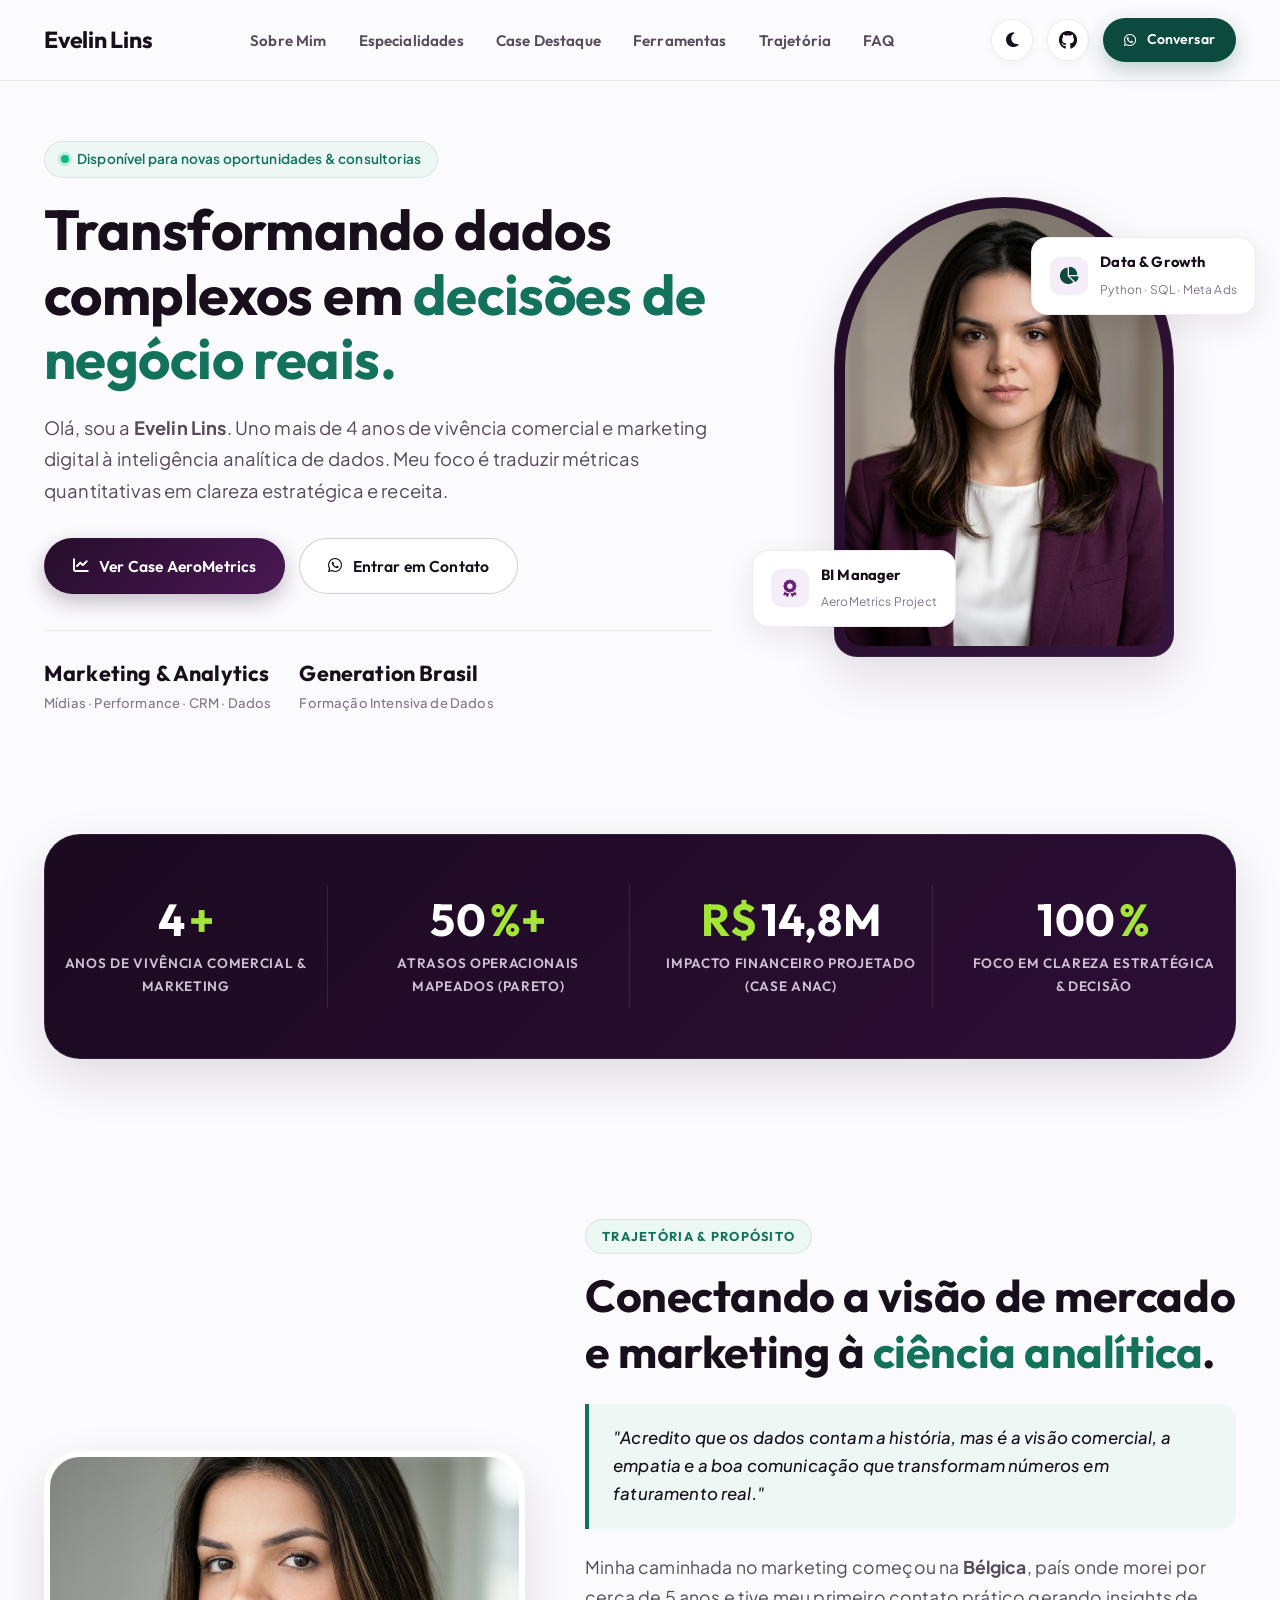
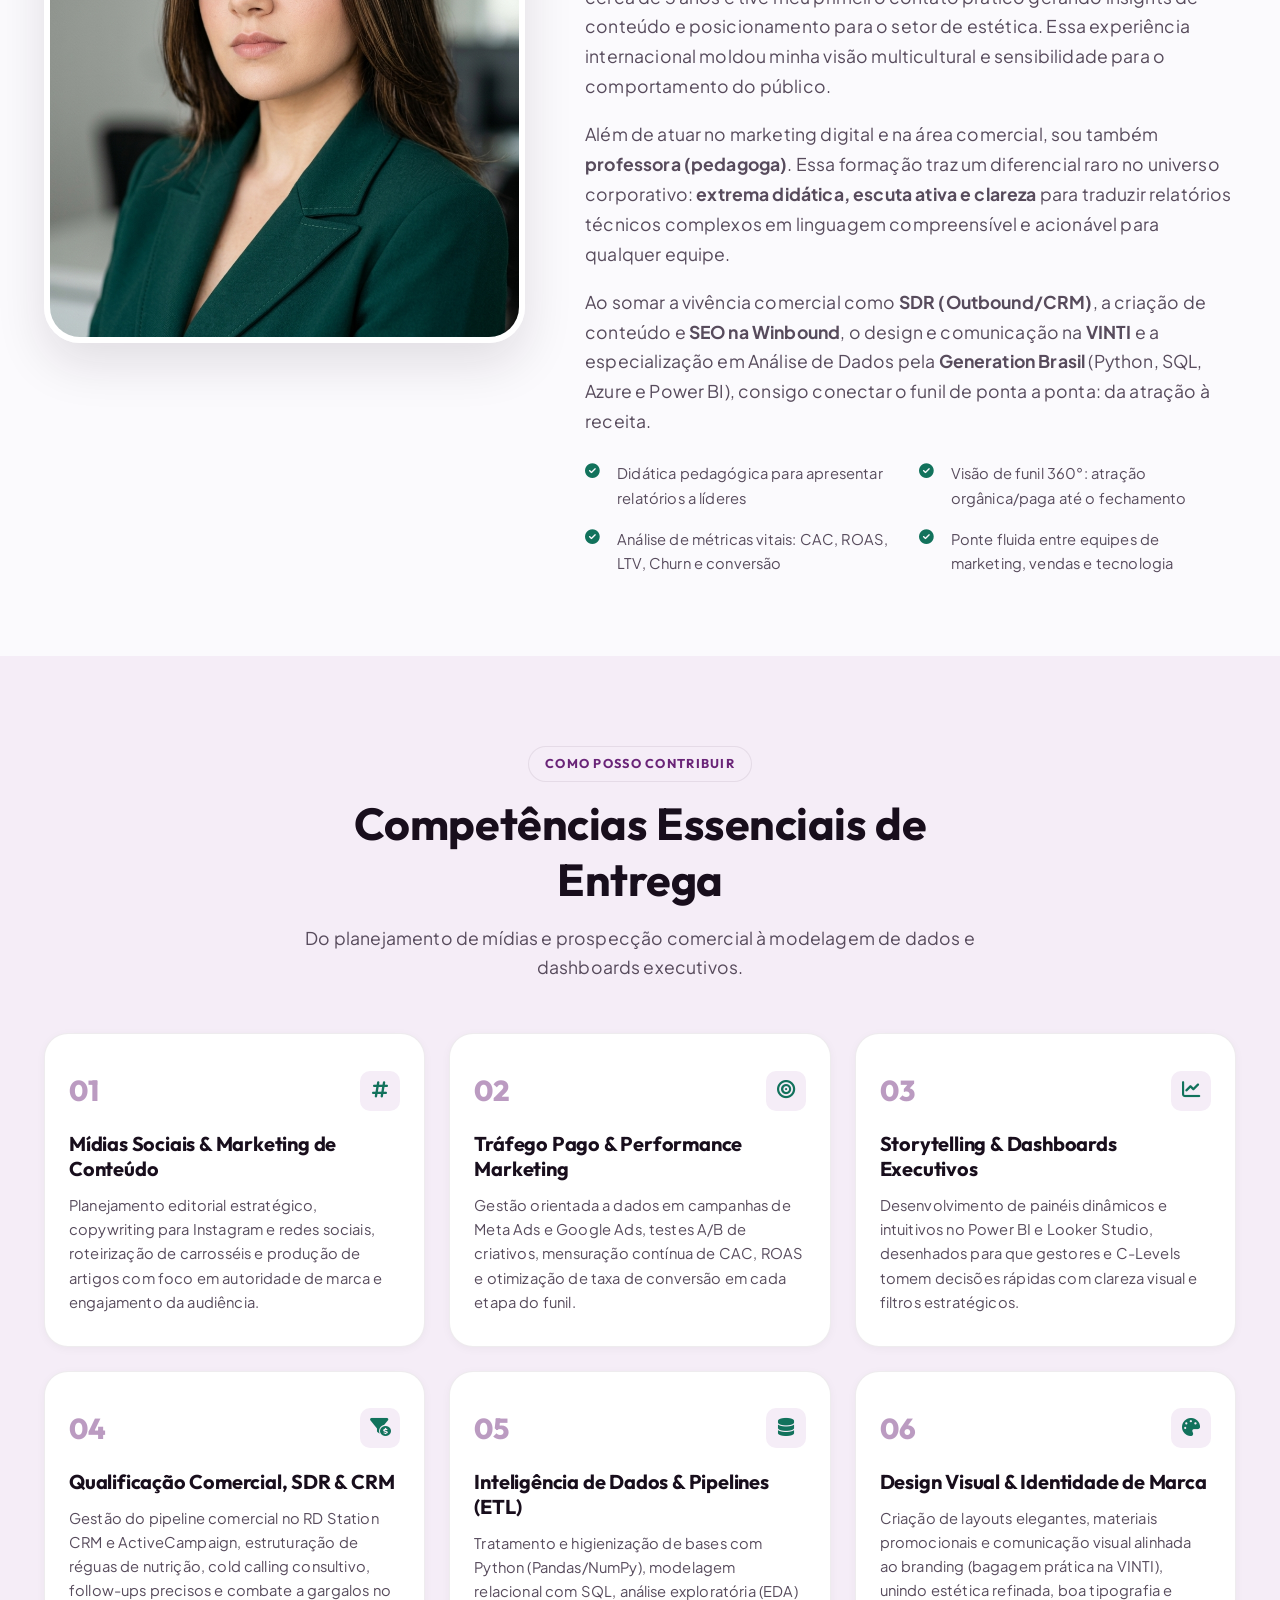
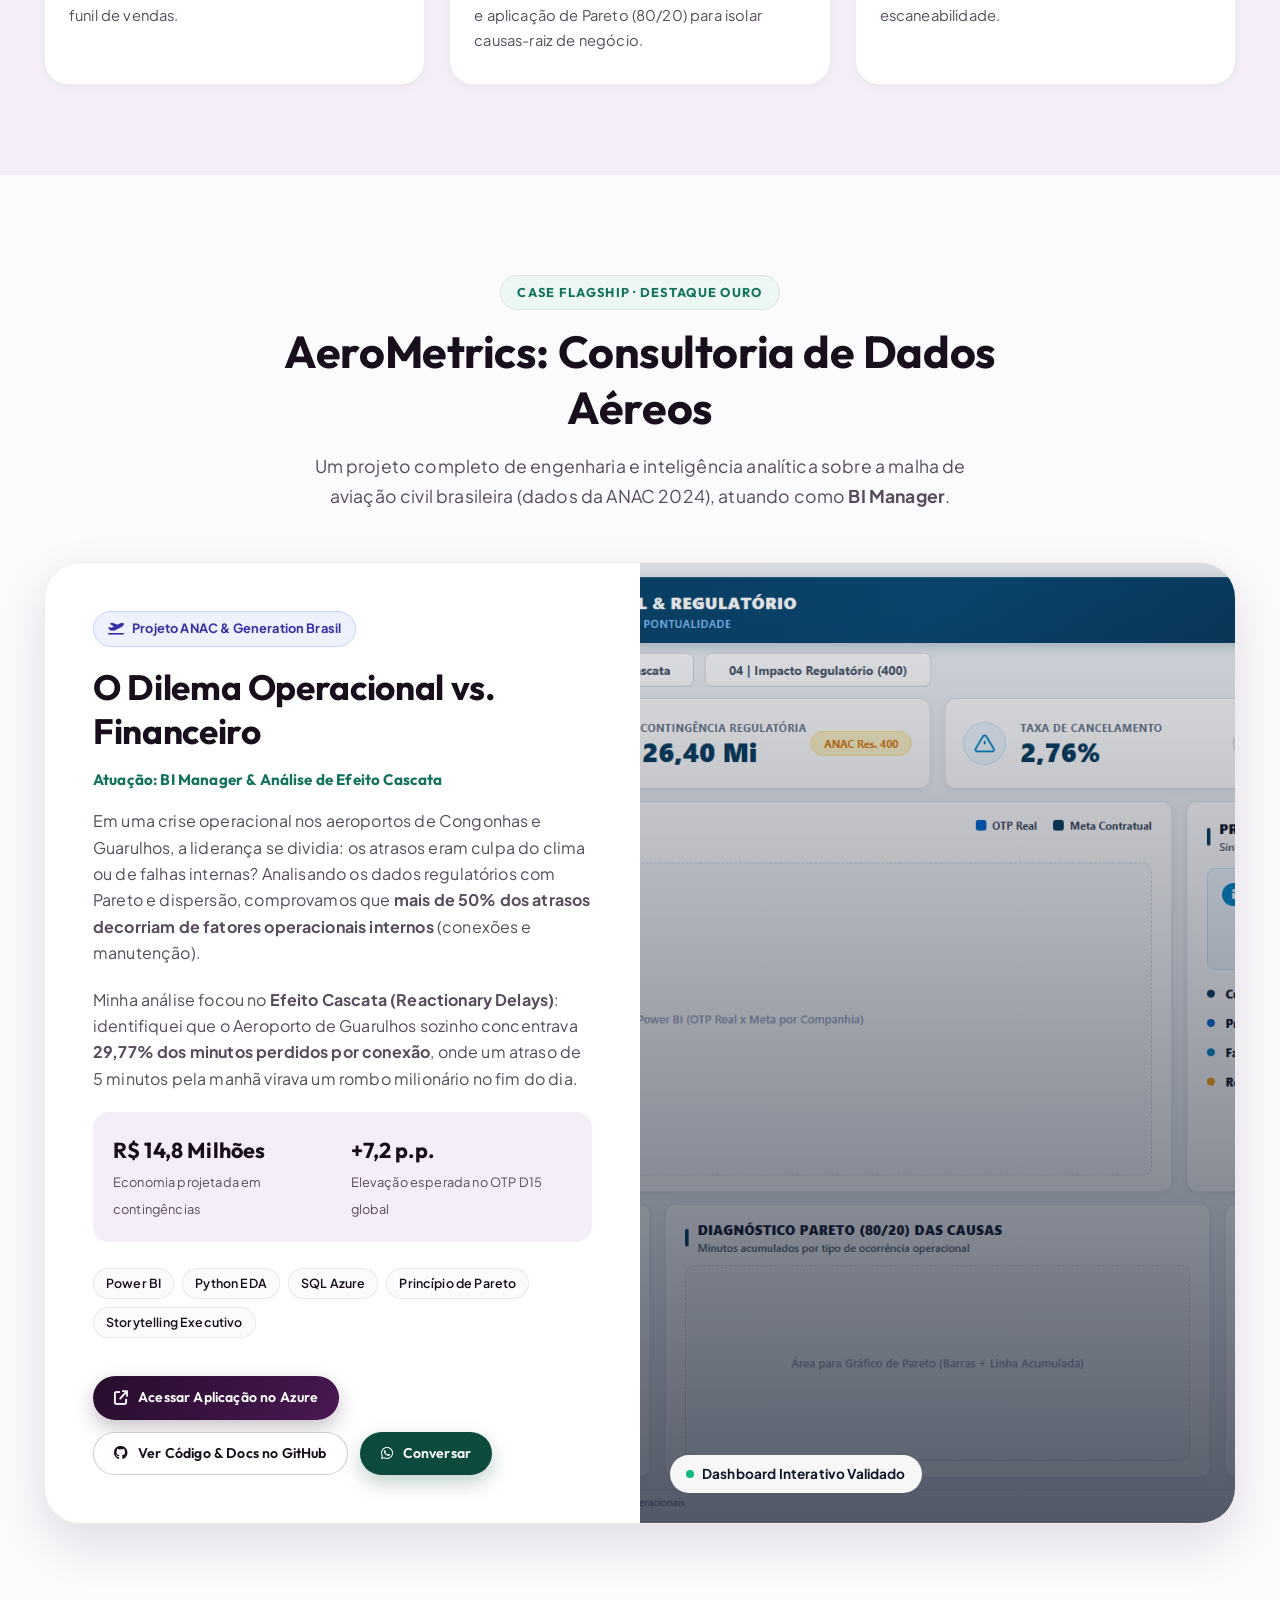
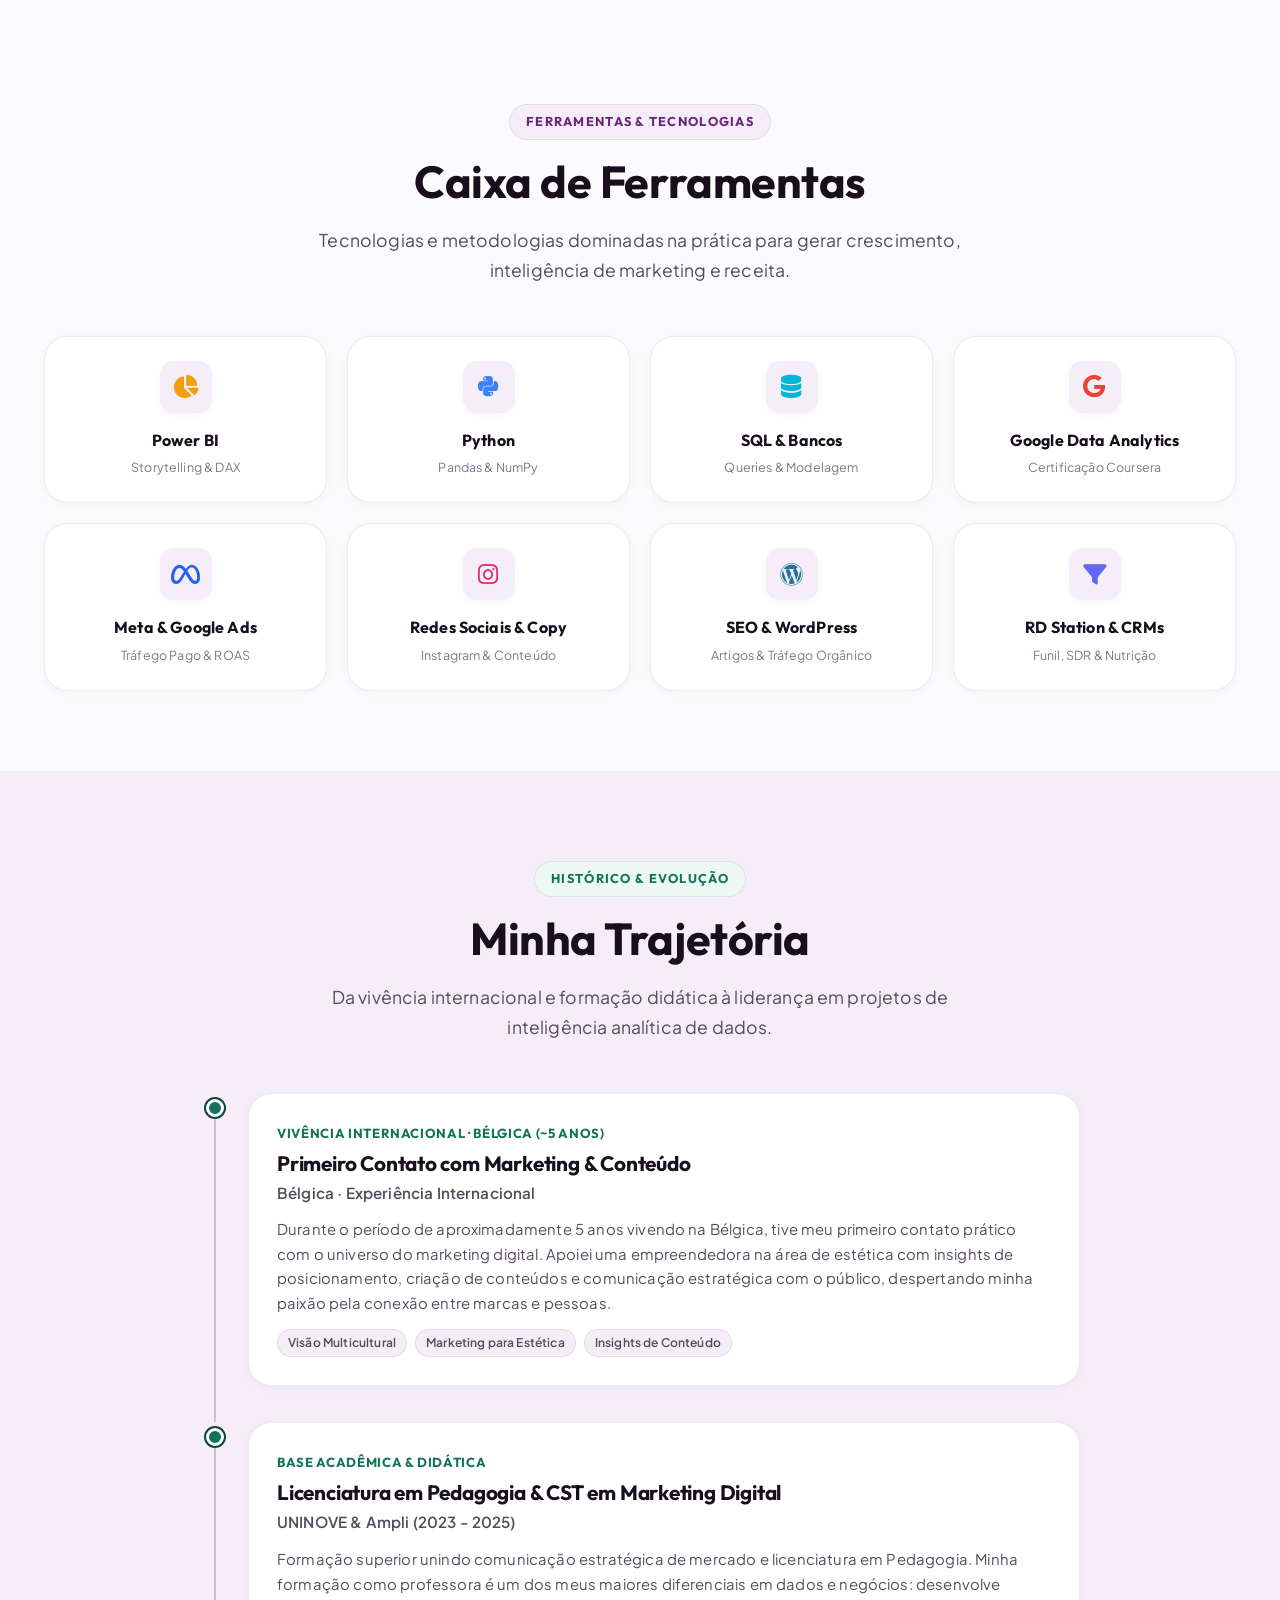
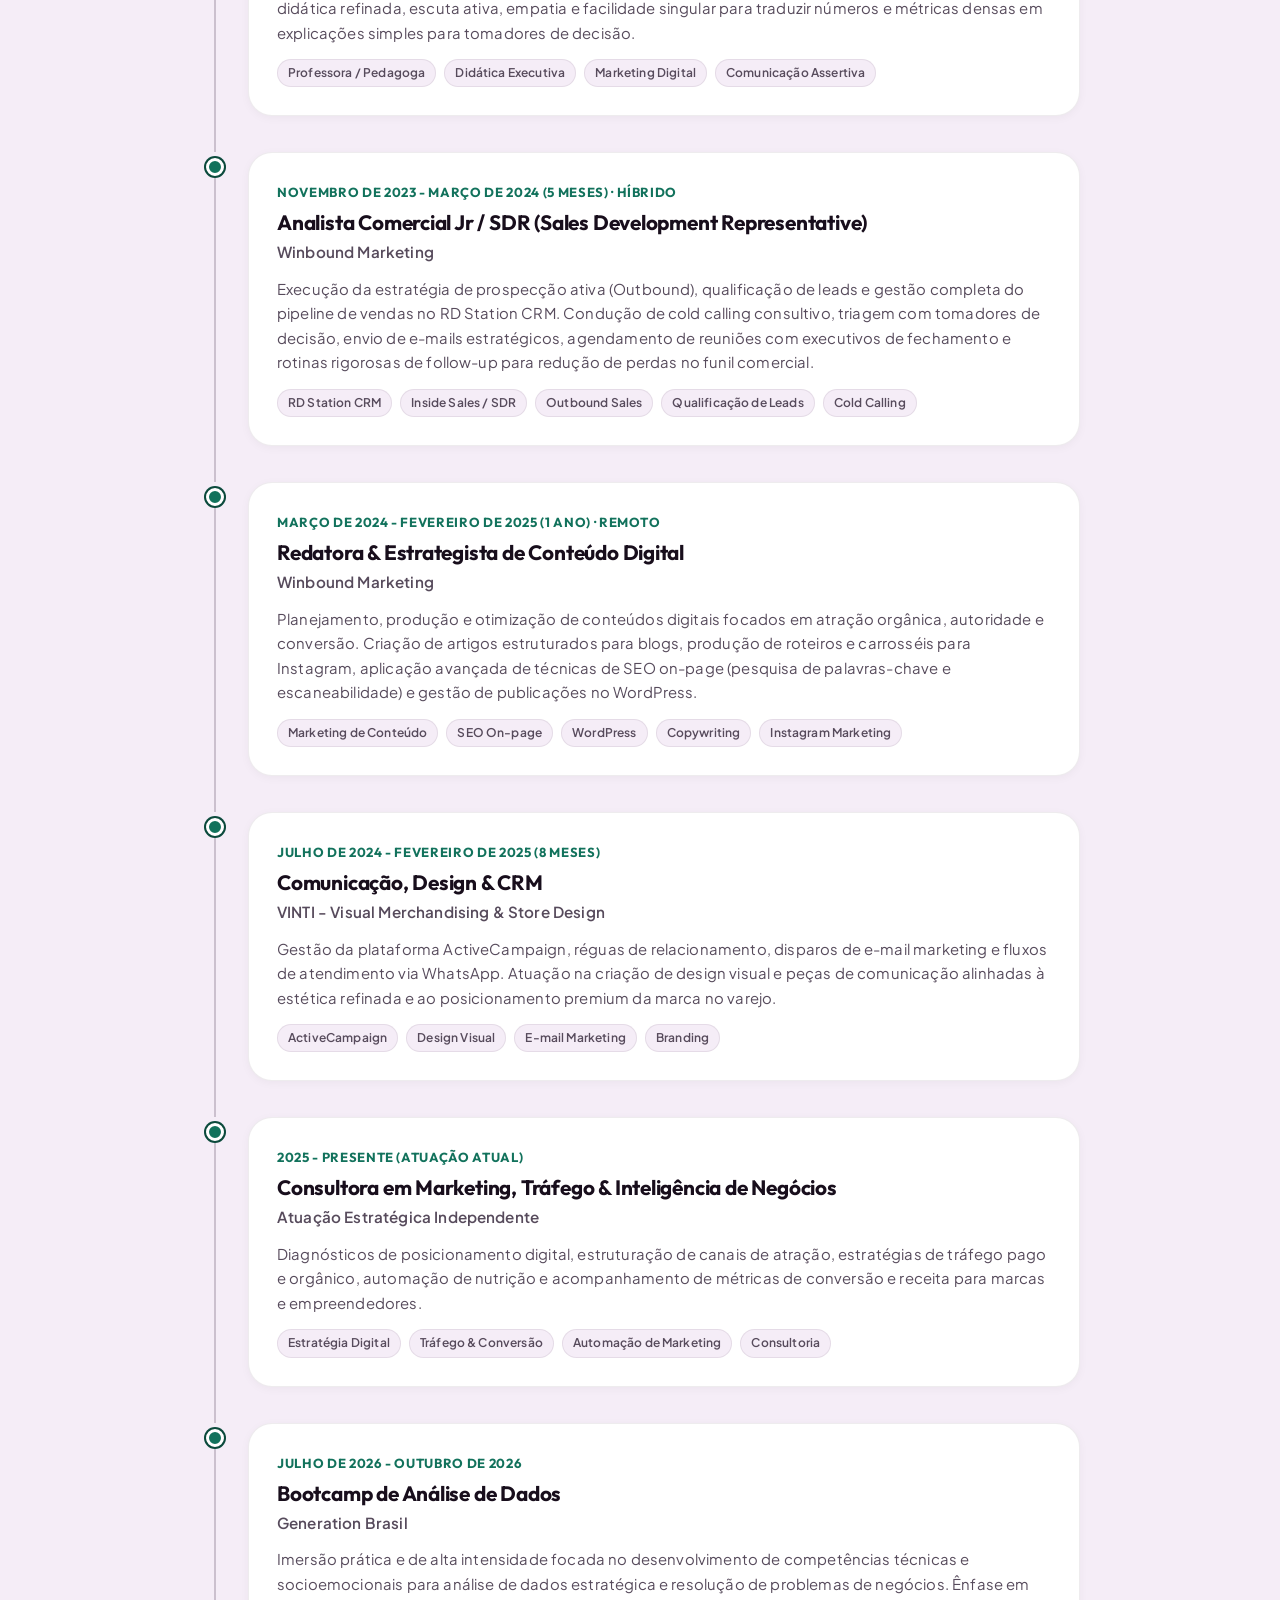
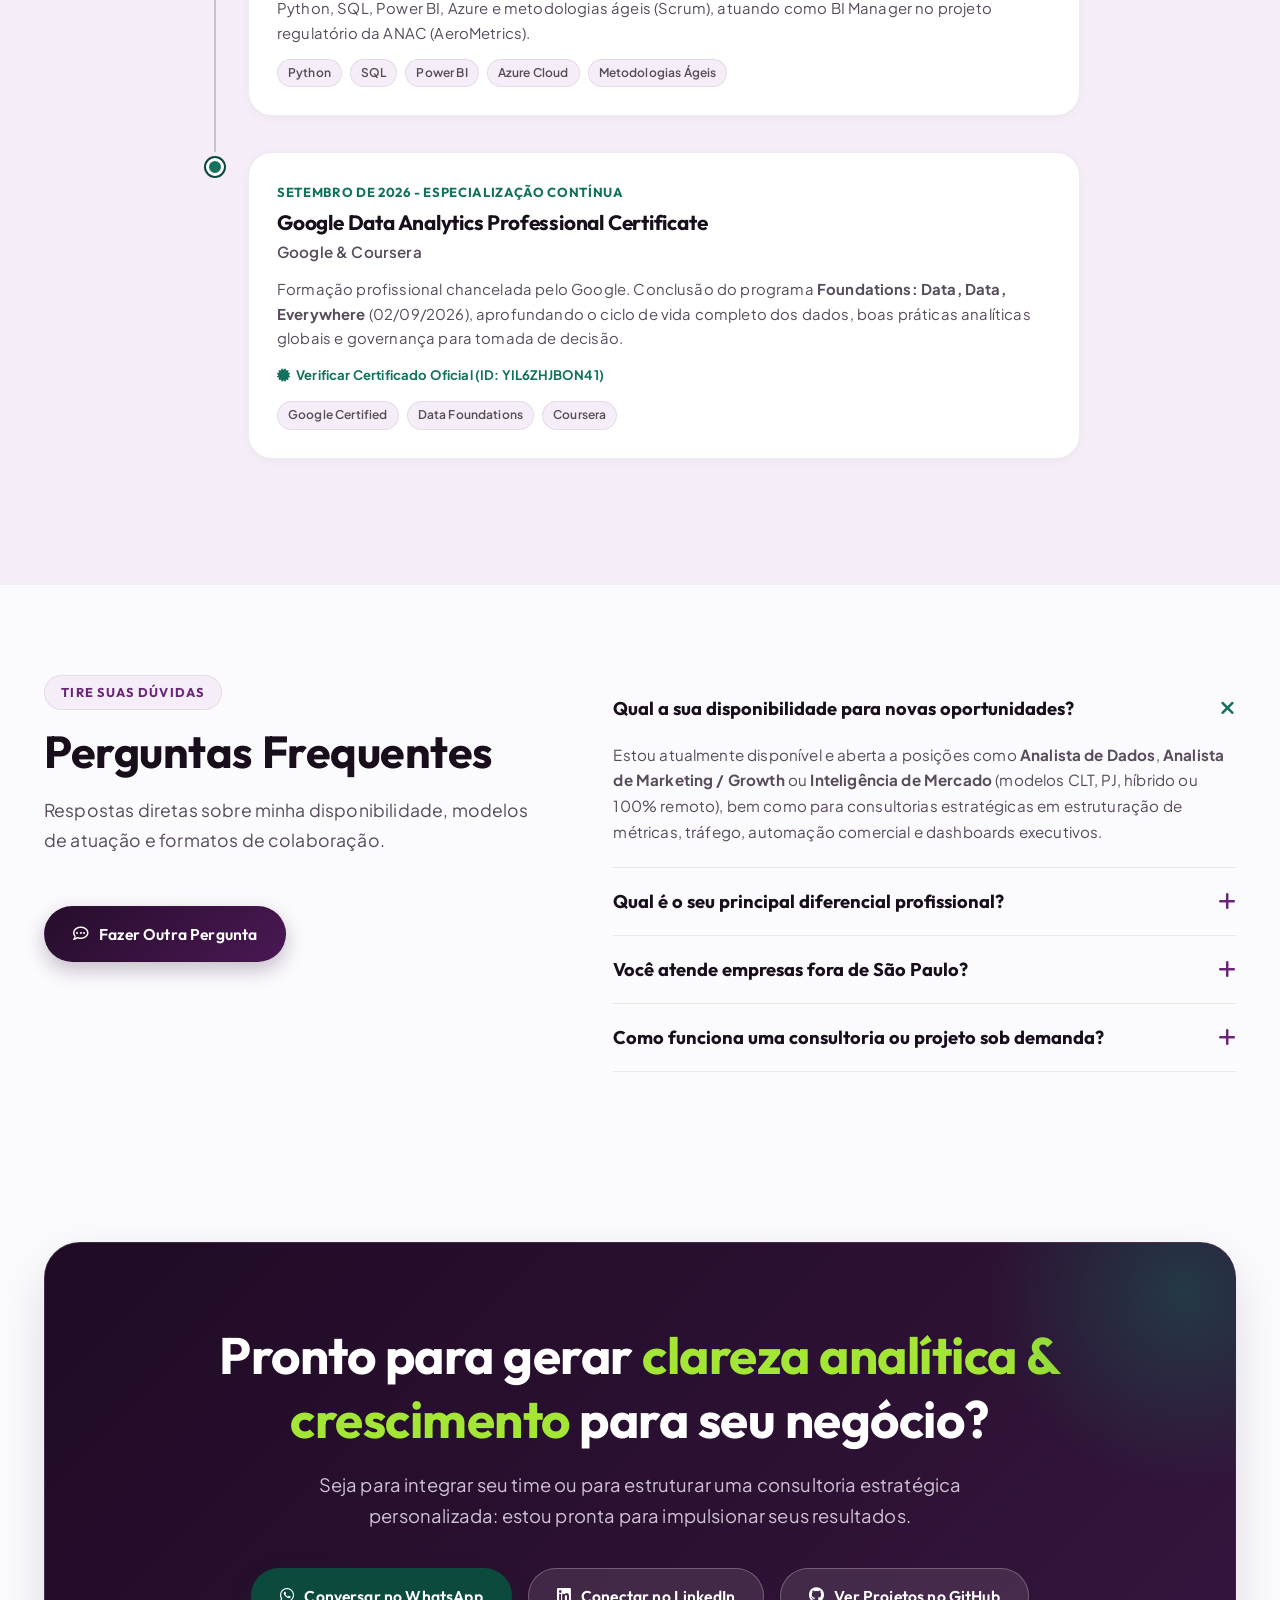
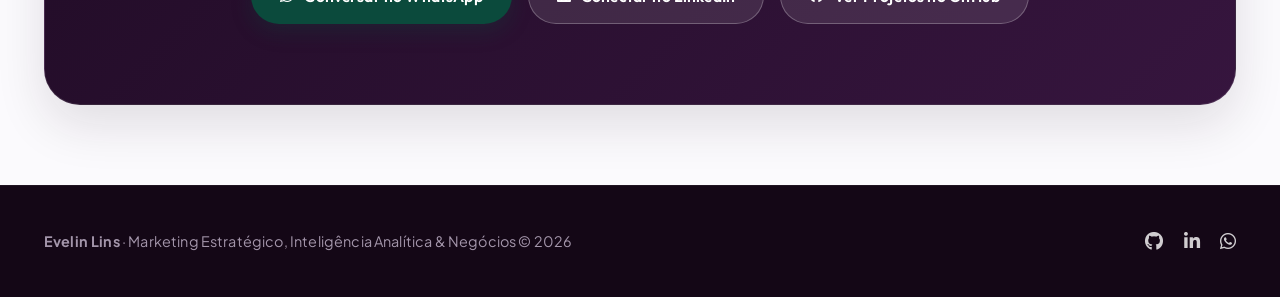
==== commit fc597645: "Add files via upload" ====
--- a/index.html
+++ b/index.html
@@ -4,7 +4,7 @@
   <meta charset="UTF-8">
   <meta name="viewport" content="width=device-width, initial-scale=1.0">
   <title>Evelin Lins | Marketing Digital, Inteligência Analítica & Negócios</title>
-  <meta name="description" content="Portfólio de Evelin Lins de Albuquerque Souza - Analista de Dados, Marketing Estratégico e especialista em unir inteligência analítica de dados a estratégias comerciais e de receita.">
+  <meta name="description" content="Portfólio de Evelin Lins de Albuquerque Souza - Especialista em Inteligência Analítica de Dados, Marketing Estratégico e crescimento de negócios.">
   
   <!-- Google Fonts: Outfit (Headings) & Plus Jakarta Sans (Body) -->
   <link rel="preconnect" href="https://fonts.googleapis.com">
@@ -368,6 +368,27 @@
   display: inline-block;
 }
 
+.social-nav-link {
+  width: 42px;
+  height: 42px;
+  border-radius: 50%;
+  border: 1px solid var(--border-light);
+  background: var(--bg-surface);
+  color: var(--text-main);
+  display: inline-flex;
+  align-items: center;
+  justify-content: center;
+  font-size: 1.15rem;
+  transition: var(--transition);
+  box-shadow: var(--shadow-sm);
+}
+
+.social-nav-link:hover {
+  transform: scale(1.08);
+  border-color: var(--color-accent-emerald-light);
+  color: var(--color-accent-emerald-light);
+}
+
 /* ==========================================================================
    Hero Section - Clean & Dark Fusion
    ========================================================================== */
@@ -1336,6 +1357,11 @@
           <i class="fa-solid fa-sun sun-icon"></i>
         </button>
 
+        <!-- Link para o GitHub Oficial -->
+        <a href="https://github.com/evelinlins" target="_blank" rel="noopener noreferrer" class="social-nav-link" aria-label="GitHub de Evelin Lins" title="GitHub de Evelin Lins">
+          <i class="fa-brands fa-github"></i>
+        </a>
+
         <a href="https://wa.me/5511978256551" target="_blank" rel="noopener noreferrer" class="btn btn-emerald btn-sm">
           <i class="fa-brands fa-whatsapp"></i> Conversar
         </a>
@@ -1451,7 +1477,7 @@
     </div>
   </section>
 
-  <!-- 4. Sobre Mim (Histórico Integrado Comercial, Marketing, Design & Dados) -->
+  <!-- 4. Sobre Mim (Histórico Integrado com Vivência Internacional, Pedagogia e Dados) -->
   <section class="about-section" id="sobre">
     <div class="container">
       <div class="about-grid">
@@ -1472,32 +1498,37 @@
           </h2>
 
           <div class="about-quote-box">
-            "Acredito que os dados contam a história, mas é a visão comercial, a empatia com o cliente e a boa comunicação que transformam números em faturamento real."
-          </div>
-
-          <p class="section-subtitle" style="margin-bottom: 20px;">
-            Minha caminhada une mais de 4 anos de experiência prática multidisciplinar: atuei na área comercial como <strong>SDR (prospecção Outbound e CRM)</strong>, no planejamento de conteúdo e <strong>SEO na Winbound Marketing</strong>, e na criação de <strong>design e comunicação de marca na VINTI</strong>.
+            "Acredito que os dados contam a história, mas é a visão comercial, a empatia e a boa comunicação que transformam números em faturamento real."
+          </div>
+
+          <p class="section-subtitle" style="margin-bottom: 18px;">
+            Minha caminhada no marketing começou na <strong>Bélgica</strong>, país onde morei por cerca de 5 anos e tive meu primeiro contato prático gerando insights de conteúdo e posicionamento para o setor de estética. Essa experiência internacional moldou minha visão multicultural e sensibilidade para o comportamento do público.
           </p>
+
+          <p class="section-subtitle" style="margin-bottom: 18px;">
+            Além de atuar no marketing digital e na área comercial, sou também <strong>professora (pedagoga)</strong>. Essa formação traz um diferencial raro no universo corporativo: <strong>extrema didática, escuta ativa e clareza</strong> para traduzir relatórios técnicos complexos em linguagem compreensível e acionável para qualquer equipe.
+          </p>
+
           <p class="section-subtitle" style="margin-bottom: 24px;">
-            Ao me especializar em Análise de Dados pela <strong>Generation Brasil</strong>, integrei toda essa bagagem de negócios ao rigor quantitativo de <strong>Python, SQL, Azure e Power BI</strong>. Hoje atuo mapeando gargalos de receita, construindo métricas acionáveis e traduzindo dados complexos em estratégias claras para líderes e executivos.
+            Ao somar a vivência comercial como <strong>SDR (Outbound/CRM)</strong>, a criação de conteúdo e <strong>SEO na Winbound</strong>, o design e comunicação na <strong>VINTI</strong> e a especialização em Análise de Dados pela <strong>Generation Brasil</strong> (Python, SQL, Azure e Power BI), consigo conectar o funil de ponta a ponta: da atração à receita.
           </p>
 
           <div class="about-bullets-grid">
             <div class="about-bullet-item">
               <i class="fa-solid fa-circle-check about-bullet-icon"></i>
-              <span>Visão de funil 360°: da atração orgânica/paga ao fechamento comercial</span>
+              <span>Didática pedagógica para apresentar relatórios a líderes</span>
             </div>
             <div class="about-bullet-item">
               <i class="fa-solid fa-circle-check about-bullet-icon"></i>
-              <span>Storytelling executivo direto e sem jargões para tomadores de decisão</span>
+              <span>Visão de funil 360°: atração orgânica/paga até o fechamento</span>
             </div>
             <div class="about-bullet-item">
               <i class="fa-solid fa-circle-check about-bullet-icon"></i>
-              <span>Análise de retenção, churn, CAC, ROAS e funis de conversão</span>
+              <span>Análise de métricas vitais: CAC, ROAS, LTV, Churn e conversão</span>
             </div>
             <div class="about-bullet-item">
               <i class="fa-solid fa-circle-check about-bullet-icon"></i>
-              <span>Transição natural entre times técnicos, criativos e squads comerciais</span>
+              <span>Ponte fluida entre equipes de marketing, vendas e tecnologia</span>
             </div>
           </div>
         </div>
@@ -1604,7 +1635,7 @@
     </div>
   </section>
 
-  <!-- 6. Flagship Project (AeroMetrics) -->
+  <!-- 6. Flagship Project (AeroMetrics com Links Completos) -->
   <section class="flagship-section" id="aerometrics">
     <div class="container">
       <div style="text-align: center; max-width: 740px; margin: 0 auto 50px;">
@@ -1650,9 +1681,16 @@
             <span class="tech-tag">Storytelling Executivo</span>
           </div>
 
-          <div>
-            <a href="https://wa.me/5511978256551?text=Ol%C3%A1%20Evelin,%20gostaria%20de%20saber%20mais%20sobre%20o%20case%20AeroMetrics" target="_blank" rel="noopener noreferrer" class="btn btn-primary btn-sm">
-              <i class="fa-solid fa-arrow-up-right-from-square"></i> Discutir Resultados do Case
+          <!-- Botões com Links Oficiais do Projeto AeroMetrics -->
+          <div style="display: flex; flex-wrap: wrap; gap: 12px; margin-top: 10px;">
+            <a href="https://lively-sky-0d8399010.5.azurestaticapps.net" target="_blank" rel="noopener noreferrer" class="btn btn-primary btn-sm">
+              <i class="fa-solid fa-arrow-up-right-from-square"></i> Acessar Aplicação no Azure
+            </a>
+            <a href="https://github.com/GabrielVieiraDL/aerometrics-dashboard" target="_blank" rel="noopener noreferrer" class="btn btn-outline btn-sm">
+              <i class="fa-brands fa-github"></i> Ver Código & Docs no GitHub
+            </a>
+            <a href="https://wa.me/5511978256551?text=Ol%C3%A1%20Evelin,%20gostaria%20de%20conversar%20sobre%20o%20case%20AeroMetrics" target="_blank" rel="noopener noreferrer" class="btn btn-emerald btn-sm">
+              <i class="fa-brands fa-whatsapp"></i> Conversar
             </a>
           </div>
         </div>
@@ -1673,7 +1711,7 @@
     </div>
   </section>
 
-  <!-- 7. Caixa de Ferramentas (Skills Expandidas) -->
+  <!-- 7. Caixa de Ferramentas (Skills Expandidas + Google Analytics) -->
   <section class="skills-section" id="skills">
     <div class="container">
       <div style="text-align: center; max-width: 680px; margin: 0 auto 50px;">
@@ -1710,6 +1748,14 @@
         </div>
 
         <div class="skill-pill-card">
+          <div class="skill-icon-wrap" style="color: #ea4335;">
+            <i class="fa-brands fa-google"></i>
+          </div>
+          <div class="skill-name">Google Data Analytics</div>
+          <div class="skill-category">Certificação Coursera</div>
+        </div>
+
+        <div class="skill-pill-card">
           <div class="skill-icon-wrap" style="color: #2563eb;">
             <i class="fa-brands fa-meta"></i>
           </div>
@@ -1740,31 +1786,138 @@
           <div class="skill-name">RD Station & CRMs</div>
           <div class="skill-category">Funil, SDR & Nutrição</div>
         </div>
-
-        <div class="skill-pill-card">
-          <div class="skill-icon-wrap" style="color: #10b981;">
-            <i class="fa-solid fa-file-excel"></i>
-          </div>
-          <div class="skill-name">Excel Avançado</div>
-          <div class="skill-category">Modelagem & Fórmulas</div>
-        </div>
       </div>
     </div>
   </section>
 
-  <!-- 8. Minha Trajetória (Timeline com Winbound, VINTI, Comercial & Dados) -->
+  <!-- 8. Minha Trajetória (Linha do Tempo na Ordem Cronológica Solicitada) -->
   <section class="timeline-section" id="trajetoria">
     <div class="container">
       <div style="text-align: center; max-width: 680px; margin: 0 auto 50px;">
         <span class="section-tag">Histórico & Evolução</span>
         <h2 class="section-title">Minha Trajetória</h2>
         <p class="section-subtitle" style="margin: 0 auto;">
-          A evolução contínua da comunicação, redação e atuação comercial para a inteligência analítica de negócios.
+          Da vivência internacional e formação didática à liderança em projetos de inteligência analítica de dados.
         </p>
       </div>
 
       <div class="timeline-container">
-        <!-- Item 1: Generation Brasil -->
+        <!-- Item 1: Origem / Vivência Internacional na Bélgica -->
+        <div class="timeline-item">
+          <div class="timeline-marker"></div>
+          <div class="timeline-card">
+            <div class="timeline-period">Vivência Internacional · Bélgica (~5 anos)</div>
+            <h3 class="timeline-role">Primeiro Contato com Marketing & Conteúdo</h3>
+            <div class="timeline-company">Bélgica · Experiência Internacional</div>
+            <p class="timeline-text">
+              Durante o período de aproximadamente 5 anos vivendo na Bélgica, tive meu primeiro contato prático com o universo do marketing digital. Apoiei uma empreendedora na área de estética com insights de posicionamento, criação de conteúdos e comunicação estratégica com o público, despertando minha paixão pela conexão entre marcas e pessoas.
+            </p>
+            <div class="timeline-tags">
+              <span class="timeline-tag-pill">Visão Multicultural</span>
+              <span class="timeline-tag-pill">Marketing para Estética</span>
+              <span class="timeline-tag-pill">Insights de Conteúdo</span>
+            </div>
+          </div>
+        </div>
+
+        <!-- Item 2: Formação Superior & Didática Pedagógica -->
+        <div class="timeline-item">
+          <div class="timeline-marker"></div>
+          <div class="timeline-card">
+            <div class="timeline-period">Base Acadêmica & Didática</div>
+            <h3 class="timeline-role">Licenciatura em Pedagogia & CST em Marketing Digital</h3>
+            <div class="timeline-company">UNINOVE & Ampli (2023 - 2025)</div>
+            <p class="timeline-text">
+              Formação superior unindo comunicação estratégica de mercado e licenciatura em Pedagogia. Minha formação como professora é um dos meus maiores diferenciais em dados e negócios: desenvolve didática refinada, escuta ativa, empatia e facilidade singular para traduzir números e métricas densas em explicações simples para tomadores de decisão.
+            </p>
+            <div class="timeline-tags">
+              <span class="timeline-tag-pill">Professora / Pedagoga</span>
+              <span class="timeline-tag-pill">Didática Executiva</span>
+              <span class="timeline-tag-pill">Marketing Digital</span>
+              <span class="timeline-tag-pill">Comunicação Assertiva</span>
+            </div>
+          </div>
+        </div>
+
+        <!-- Item 3: Winbound Marketing - Analista Comercial Jr / SDR -->
+        <div class="timeline-item">
+          <div class="timeline-marker"></div>
+          <div class="timeline-card">
+            <div class="timeline-period">novembro de 2023 - março de 2024 (5 meses) · Híbrido</div>
+            <h3 class="timeline-role">Analista Comercial Jr / SDR (Sales Development Representative)</h3>
+            <div class="timeline-company">Winbound Marketing</div>
+            <p class="timeline-text">
+              Execução da estratégia de prospecção ativa (Outbound), qualificação de leads e gestão completa do pipeline de vendas no RD Station CRM. Condução de cold calling consultivo, triagem com tomadores de decisão, envio de e-mails estratégicos, agendamento de reuniões com executivos de fechamento e rotinas rigorosas de follow-up para redução de perdas no funil comercial.
+            </p>
+            <div class="timeline-tags">
+              <span class="timeline-tag-pill">RD Station CRM</span>
+              <span class="timeline-tag-pill">Inside Sales / SDR</span>
+              <span class="timeline-tag-pill">Outbound Sales</span>
+              <span class="timeline-tag-pill">Qualificação de Leads</span>
+              <span class="timeline-tag-pill">Cold Calling</span>
+            </div>
+          </div>
+        </div>
+
+        <!-- Item 4: Winbound Marketing - Redatora & Estrategista de Conteúdo SEO -->
+        <div class="timeline-item">
+          <div class="timeline-marker"></div>
+          <div class="timeline-card">
+            <div class="timeline-period">março de 2024 - fevereiro de 2025 (1 ano) · Remoto</div>
+            <h3 class="timeline-role">Redatora & Estrategista de Conteúdo Digital</h3>
+            <div class="timeline-company">Winbound Marketing</div>
+            <p class="timeline-text">
+              Planejamento, produção e otimização de conteúdos digitais focados em atração orgânica, autoridade e conversão. Criação de artigos estruturados para blogs, produção de roteiros e carrosséis para Instagram, aplicação avançada de técnicas de SEO on-page (pesquisa de palavras-chave e escaneabilidade) e gestão de publicações no WordPress.
+            </p>
+            <div class="timeline-tags">
+              <span class="timeline-tag-pill">Marketing de Conteúdo</span>
+              <span class="timeline-tag-pill">SEO On-page</span>
+              <span class="timeline-tag-pill">WordPress</span>
+              <span class="timeline-tag-pill">Copywriting</span>
+              <span class="timeline-tag-pill">Instagram Marketing</span>
+            </div>
+          </div>
+        </div>
+
+        <!-- Item 5: VINTI - Comunicação, Design & CRM -->
+        <div class="timeline-item">
+          <div class="timeline-marker"></div>
+          <div class="timeline-card">
+            <div class="timeline-period">julho de 2024 - fevereiro de 2025 (8 meses)</div>
+            <h3 class="timeline-role">Comunicação, Design & CRM</h3>
+            <div class="timeline-company">VINTI - Visual Merchandising & Store Design</div>
+            <p class="timeline-text">
+              Gestão da plataforma ActiveCampaign, réguas de relacionamento, disparos de e-mail marketing e fluxos de atendimento via WhatsApp. Atuação na criação de design visual e peças de comunicação alinhadas à estética refinada e ao posicionamento premium da marca no varejo.
+            </p>
+            <div class="timeline-tags">
+              <span class="timeline-tag-pill">ActiveCampaign</span>
+              <span class="timeline-tag-pill">Design Visual</span>
+              <span class="timeline-tag-pill">E-mail Marketing</span>
+              <span class="timeline-tag-pill">Branding</span>
+            </div>
+          </div>
+        </div>
+
+        <!-- Item 6: Consultoria Estratégica Independente (Trabalho Atual) -->
+        <div class="timeline-item">
+          <div class="timeline-marker"></div>
+          <div class="timeline-card">
+            <div class="timeline-period">2025 - Presente (Atuação Atual)</div>
+            <h3 class="timeline-role">Consultora em Marketing, Tráfego & Inteligência de Negócios</h3>
+            <div class="timeline-company">Atuação Estratégica Independente</div>
+            <p class="timeline-text">
+              Diagnósticos de posicionamento digital, estruturação de canais de atração, estratégias de tráfego pago e orgânico, automação de nutrição e acompanhamento de métricas de conversão e receita para marcas e empreendedores.
+            </p>
+            <div class="timeline-tags">
+              <span class="timeline-tag-pill">Estratégia Digital</span>
+              <span class="timeline-tag-pill">Tráfego & Conversão</span>
+              <span class="timeline-tag-pill">Automação de Marketing</span>
+              <span class="timeline-tag-pill">Consultoria</span>
+            </div>
+          </div>
+        </div>
+
+        <!-- Item 7: Generation Brasil - Bootcamp Intensivo de Análise de Dados -->
         <div class="timeline-item">
           <div class="timeline-marker"></div>
           <div class="timeline-card">
@@ -1772,107 +1925,37 @@
             <h3 class="timeline-role">Bootcamp de Análise de Dados</h3>
             <div class="timeline-company">Generation Brasil</div>
             <p class="timeline-text">
-              Imersão prática e de alta intensidade focada no desenvolvimento de competências técnicas e socioemocionais para análise de dados estratégica e resolução de problemas de negócios. Ênfase em Python, SQL, Power BI, Azure e metodologias ágeis.
+              Imersão prática e de alta intensidade focada no desenvolvimento de competências técnicas e socioemocionais para análise de dados estratégica e resolução de problemas de negócios. Ênfase em Python, SQL, Power BI, Azure e metodologias ágeis (Scrum), atuando como BI Manager no projeto regulatório da ANAC (AeroMetrics).
             </p>
             <div class="timeline-tags">
               <span class="timeline-tag-pill">Python</span>
               <span class="timeline-tag-pill">SQL</span>
               <span class="timeline-tag-pill">Power BI</span>
-              <span class="timeline-tag-pill">Scrum</span>
-            </div>
-          </div>
-        </div>
-
-        <!-- Item 2: Winbound Marketing - Redatora -->
+              <span class="timeline-tag-pill">Azure Cloud</span>
+              <span class="timeline-tag-pill">Metodologias Ágeis</span>
+            </div>
+          </div>
+        </div>
+
+        <!-- Item 8: Certificação Google Data Analytics -->
         <div class="timeline-item">
           <div class="timeline-marker"></div>
           <div class="timeline-card">
-            <div class="timeline-period">março de 2024 - fevereiro de 2025 (1 ano) · Remoto</div>
-            <h3 class="timeline-role">Redatora & Estrategista de Conteúdo Digital</h3>
-            <div class="timeline-company">Winbound Marketing</div>
+            <div class="timeline-period">setembro de 2026 - Especialização Contínua</div>
+            <h3 class="timeline-role">Google Data Analytics Professional Certificate</h3>
+            <div class="timeline-company">Google & Coursera</div>
             <p class="timeline-text">
-              Responsável pelo planejamento, produção e otimização de conteúdos digitais com foco em atração orgânica, autoridade e conversão. Criação de artigos estruturados para blogs, produção de roteiros e carrosséis para Instagram, aplicação avançada de técnicas de SEO on-page (palavras-chave e escaneabilidade) e gestão de publicações no WordPress.
+              Formação profissional chancelada pelo Google. Conclusão do programa <strong>Foundations: Data, Data, Everywhere</strong> (02/09/2026), aprofundando o ciclo de vida completo dos dados, boas práticas analíticas globais e governança para tomada de decisão.
             </p>
+            <div style="margin-top: 10px;">
+              <a href="https://coursera.org/verify/YIL6ZHJBON41" target="_blank" rel="noopener noreferrer" style="font-size: 0.82rem; color: var(--color-accent-emerald-light); font-weight: 700; display: inline-flex; align-items: center; gap: 6px;">
+                <i class="fa-solid fa-certificate"></i> Verificar Certificado Oficial (ID: YIL6ZHJBON41)
+              </a>
+            </div>
             <div class="timeline-tags">
-              <span class="timeline-tag-pill">Marketing de Conteúdo</span>
-              <span class="timeline-tag-pill">SEO On-page</span>
-              <span class="timeline-tag-pill">WordPress</span>
-              <span class="timeline-tag-pill">Copywriting</span>
-              <span class="timeline-tag-pill">Instagram Marketing</span>
-            </div>
-          </div>
-        </div>
-
-        <!-- Item 3: VINTI - Comunicação, Design & CRM -->
-        <div class="timeline-item">
-          <div class="timeline-marker"></div>
-          <div class="timeline-card">
-            <div class="timeline-period">julho de 2024 - fevereiro de 2025 (8 meses)</div>
-            <h3 class="timeline-role">Comunicação, Design & CRM</h3>
-            <div class="timeline-company">VINTI - Visual Merchandising & Store Design</div>
-            <p class="timeline-text">
-              Gestão de plataforma ActiveCampaign, réguas de relacionamento, disparos de e-mail marketing e fluxos de atendimento via WhatsApp. Atuação na criação de design visual e peças de comunicação alinhadas à estética refinada e ao posicionamento de marca da empresa.
-            </p>
-            <div class="timeline-tags">
-              <span class="timeline-tag-pill">ActiveCampaign</span>
-              <span class="timeline-tag-pill">Design Visual</span>
-              <span class="timeline-tag-pill">E-mail Marketing</span>
-              <span class="timeline-tag-pill">Branding</span>
-            </div>
-          </div>
-        </div>
-
-        <!-- Item 4: Winbound Marketing - Analista Comercial Jr / SDR -->
-        <div class="timeline-item">
-          <div class="timeline-marker"></div>
-          <div class="timeline-card">
-            <div class="timeline-period">novembro de 2023 - março de 2024 (5 meses) · Híbrido</div>
-            <h3 class="timeline-role">Analista Comercial Jr / SDR (Sales Development Representative)</h3>
-            <div class="timeline-company">Winbound Marketing</div>
-            <p class="timeline-text">
-              Execução da estratégia de prospecção ativa (Outbound), qualificação de leads e gestão completa do pipeline de vendas no RD Station CRM. Condução de cold calling consultivo, triagem com tomadores de decisão, envio de e-mails estratégicos, agendamento de reuniões com executivos de fechamento e rotinas rigorosas de follow-up para redução de perdas no funil.
-            </p>
-            <div class="timeline-tags">
-              <span class="timeline-tag-pill">RD Station CRM</span>
-              <span class="timeline-tag-pill">Inside Sales / SDR</span>
-              <span class="timeline-tag-pill">Outbound Sales</span>
-              <span class="timeline-tag-pill">Qualificação de Leads</span>
-              <span class="timeline-tag-pill">Cold Calling</span>
-            </div>
-          </div>
-        </div>
-
-        <!-- Item 5: Consultora Autônoma & Estratégia Digital -->
-        <div class="timeline-item">
-          <div class="timeline-marker"></div>
-          <div class="timeline-card">
-            <div class="timeline-period">2025 - 2026 · Atuação Estratégica Independente</div>
-            <h3 class="timeline-role">Consultoria em Marketing, Tráfego & Inteligência de Negócios</h3>
-            <div class="timeline-company">Projetos Independentes</div>
-            <p class="timeline-text">
-              Diagnósticos de posicionamento digital, estruturação de canais de atração, automação de nutrição e acompanhamento de métricas de conversão e receita para marcas e empreendedores.
-            </p>
-            <div class="timeline-tags">
-              <span class="timeline-tag-pill">Estratégia Digital</span>
-              <span class="timeline-tag-pill">Tráfego & Conversão</span>
-              <span class="timeline-tag-pill">Automação</span>
-            </div>
-          </div>
-        </div>
-
-        <!-- Item 6: Formação Superior -->
-        <div class="timeline-item">
-          <div class="timeline-marker"></div>
-          <div class="timeline-card">
-            <div class="timeline-period">Formação Superior</div>
-            <h3 class="timeline-role">CST em Marketing Digital & Licenciatura</h3>
-            <div class="timeline-company">Ampli (2023 - 2025) & UNINOVE</div>
-            <p class="timeline-text">
-              Base acadêmica sólida em comportamento de consumo, estratégias mercadológicas digitais, didática e comunicação assertiva.
-            </p>
-            <div class="timeline-tags">
-              <span class="timeline-tag-pill">Marketing Digital</span>
-              <span class="timeline-tag-pill">Comunicação</span>
+              <span class="timeline-tag-pill">Google Certified</span>
+              <span class="timeline-tag-pill">Data Foundations</span>
+              <span class="timeline-tag-pill">Coursera</span>
             </div>
           </div>
         </div>
@@ -1912,7 +1995,7 @@
               <i class="fa-solid fa-plus faq-icon"></i>
             </button>
             <div class="faq-answer">
-              A união de mais de 4 anos no marketing, na área comercial (SDR/CRM) e no design aliada ao rigor da análise de dados: não olho apenas para linhas e colunas; compreendo o impacto financeiro no funil de vendas, a psicologia de atração do cliente e sei traduzir gráficos em linguagem executiva que lideranças entendem e agem de imediato.
+              A união de mais de 4 anos no marketing, na área comercial (SDR/CRM) e no design aliada ao rigor da análise de dados e à <strong>minha didática como pedagoga</strong>: não olho apenas para linhas e colunas; compreendo o impacto financeiro no funil de vendas, a psicologia de atração do cliente e sei explicar gráficos em linguagem executiva e acessível para que qualquer liderança decida com segurança.
             </div>
           </div>
 
@@ -1940,15 +2023,15 @@
     </div>
   </section>
 
-  <!-- 10. Final CTA Section (Dark Mood Luxury) -->
+  <!-- 10. Final CTA Section (Frase Ajustada Convidativa) -->
   <section class="cta-section" id="contato">
     <div class="container">
       <div class="cta-box">
         <h2 class="cta-title">
-          Pronta para gerar <span>clareza analítica & crescimento</span> para seu negócio?
+          Pronto para gerar <span>clareza analítica & crescimento</span> para seu negócio?
         </h2>
         <p class="cta-subtitle">
-          Seja para integrar seu time como Analista de Dados / Marketing ou para estruturar uma consultoria estratégica personalizada.
+          Seja para integrar seu time ou para estruturar uma consultoria estratégica personalizada: estou pronta para impulsionar seus resultados.
         </p>
         <div class="cta-actions">
           <a href="https://wa.me/5511978256551" target="_blank" rel="noopener noreferrer" class="btn btn-emerald">
@@ -1957,6 +2040,9 @@
           <a href="https://www.linkedin.com/in/evelin-lins-de-albuquerque-souza-3245152a1/" target="_blank" rel="noopener noreferrer" class="btn btn-outline" style="background: rgba(255,255,255,0.1); border-color: rgba(255,255,255,0.25); color: #fff;">
             <i class="fa-brands fa-linkedin"></i> Conectar no LinkedIn
           </a>
+          <a href="https://github.com/evelinlins" target="_blank" rel="noopener noreferrer" class="btn btn-outline" style="background: rgba(255,255,255,0.1); border-color: rgba(255,255,255,0.25); color: #fff;">
+            <i class="fa-brands fa-github"></i> Ver Projetos no GitHub
+          </a>
         </div>
       </div>
     </div>
@@ -1969,6 +2055,9 @@
         <strong>Evelin Lins</strong> · Marketing Estratégico, Inteligência Analítica & Negócios © 2026
       </div>
       <div class="footer-socials">
+        <a href="https://github.com/evelinlins" target="_blank" rel="noopener noreferrer" aria-label="GitHub de Evelin Lins">
+          <i class="fa-brands fa-github"></i>
+        </a>
         <a href="https://www.linkedin.com/in/evelin-lins-de-albuquerque-souza-3245152a1/" target="_blank" rel="noopener noreferrer" aria-label="LinkedIn">
           <i class="fa-brands fa-linkedin-in"></i>
         </a>
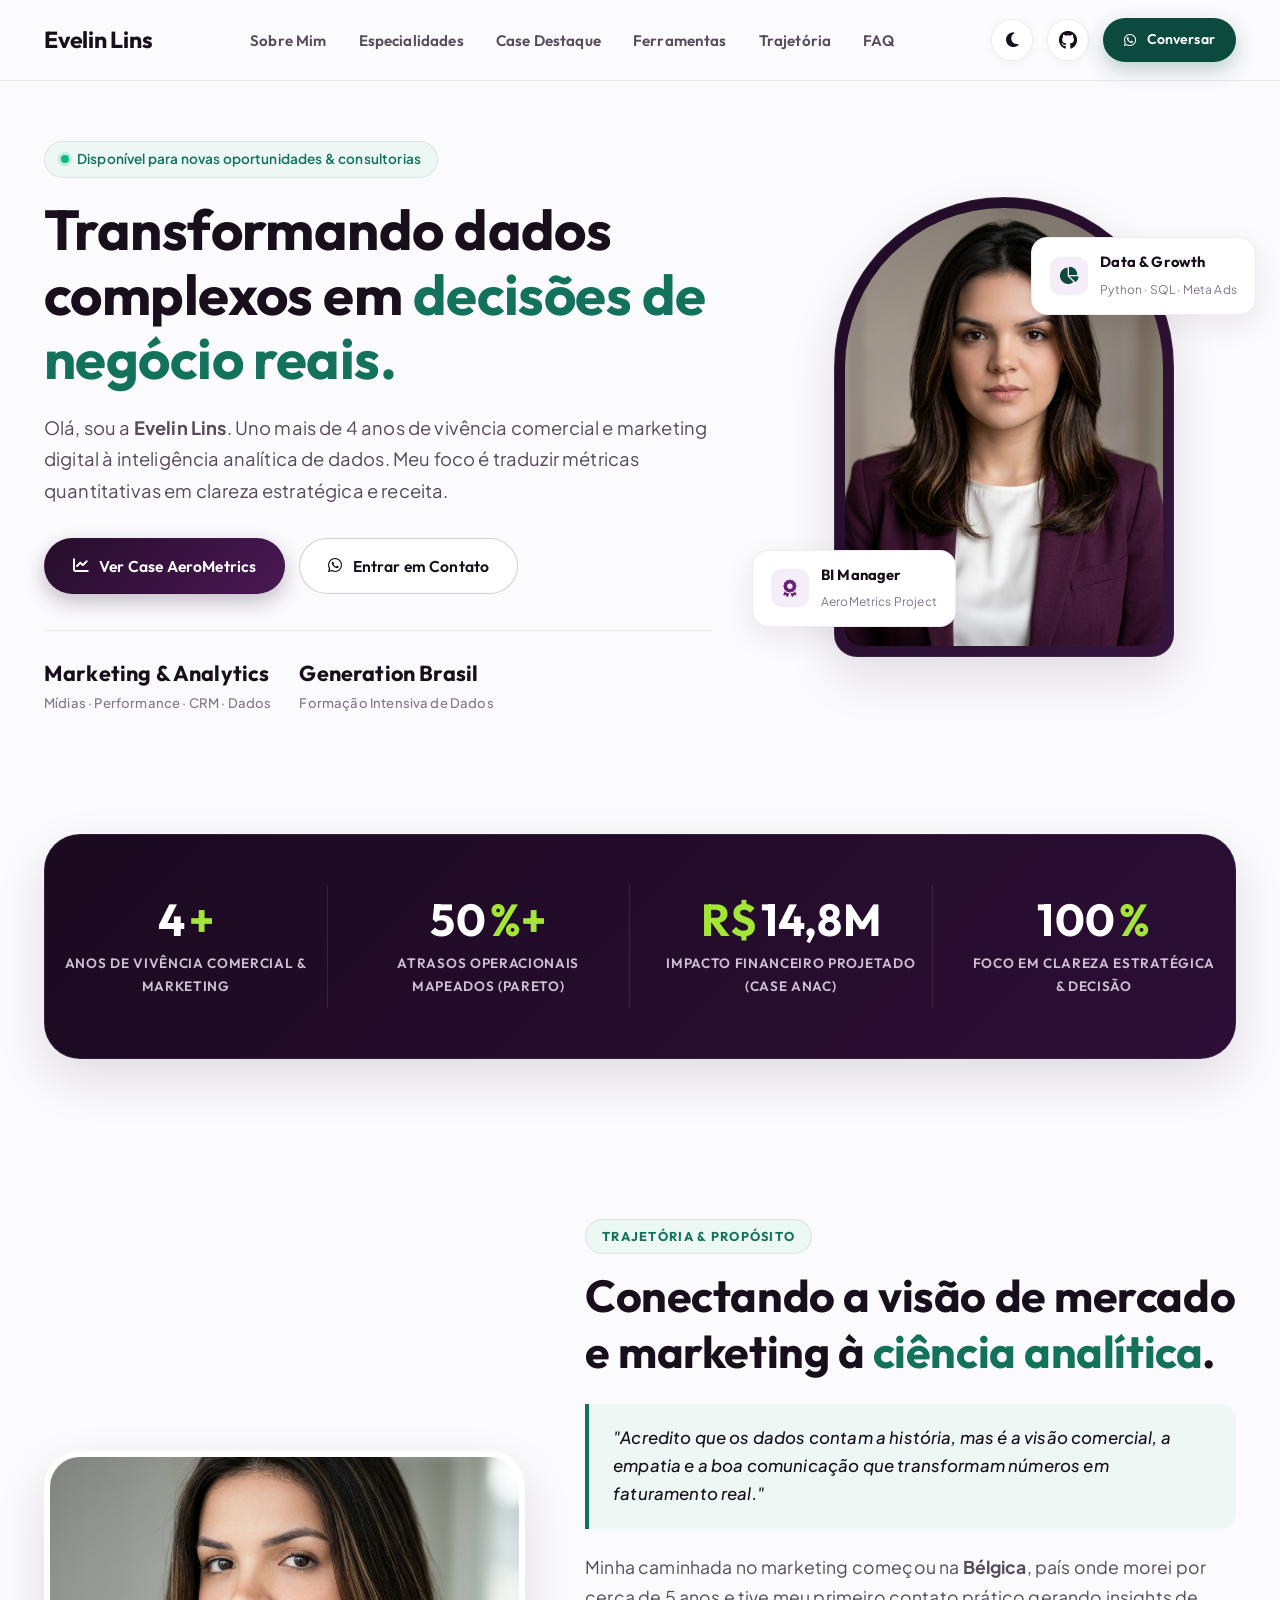
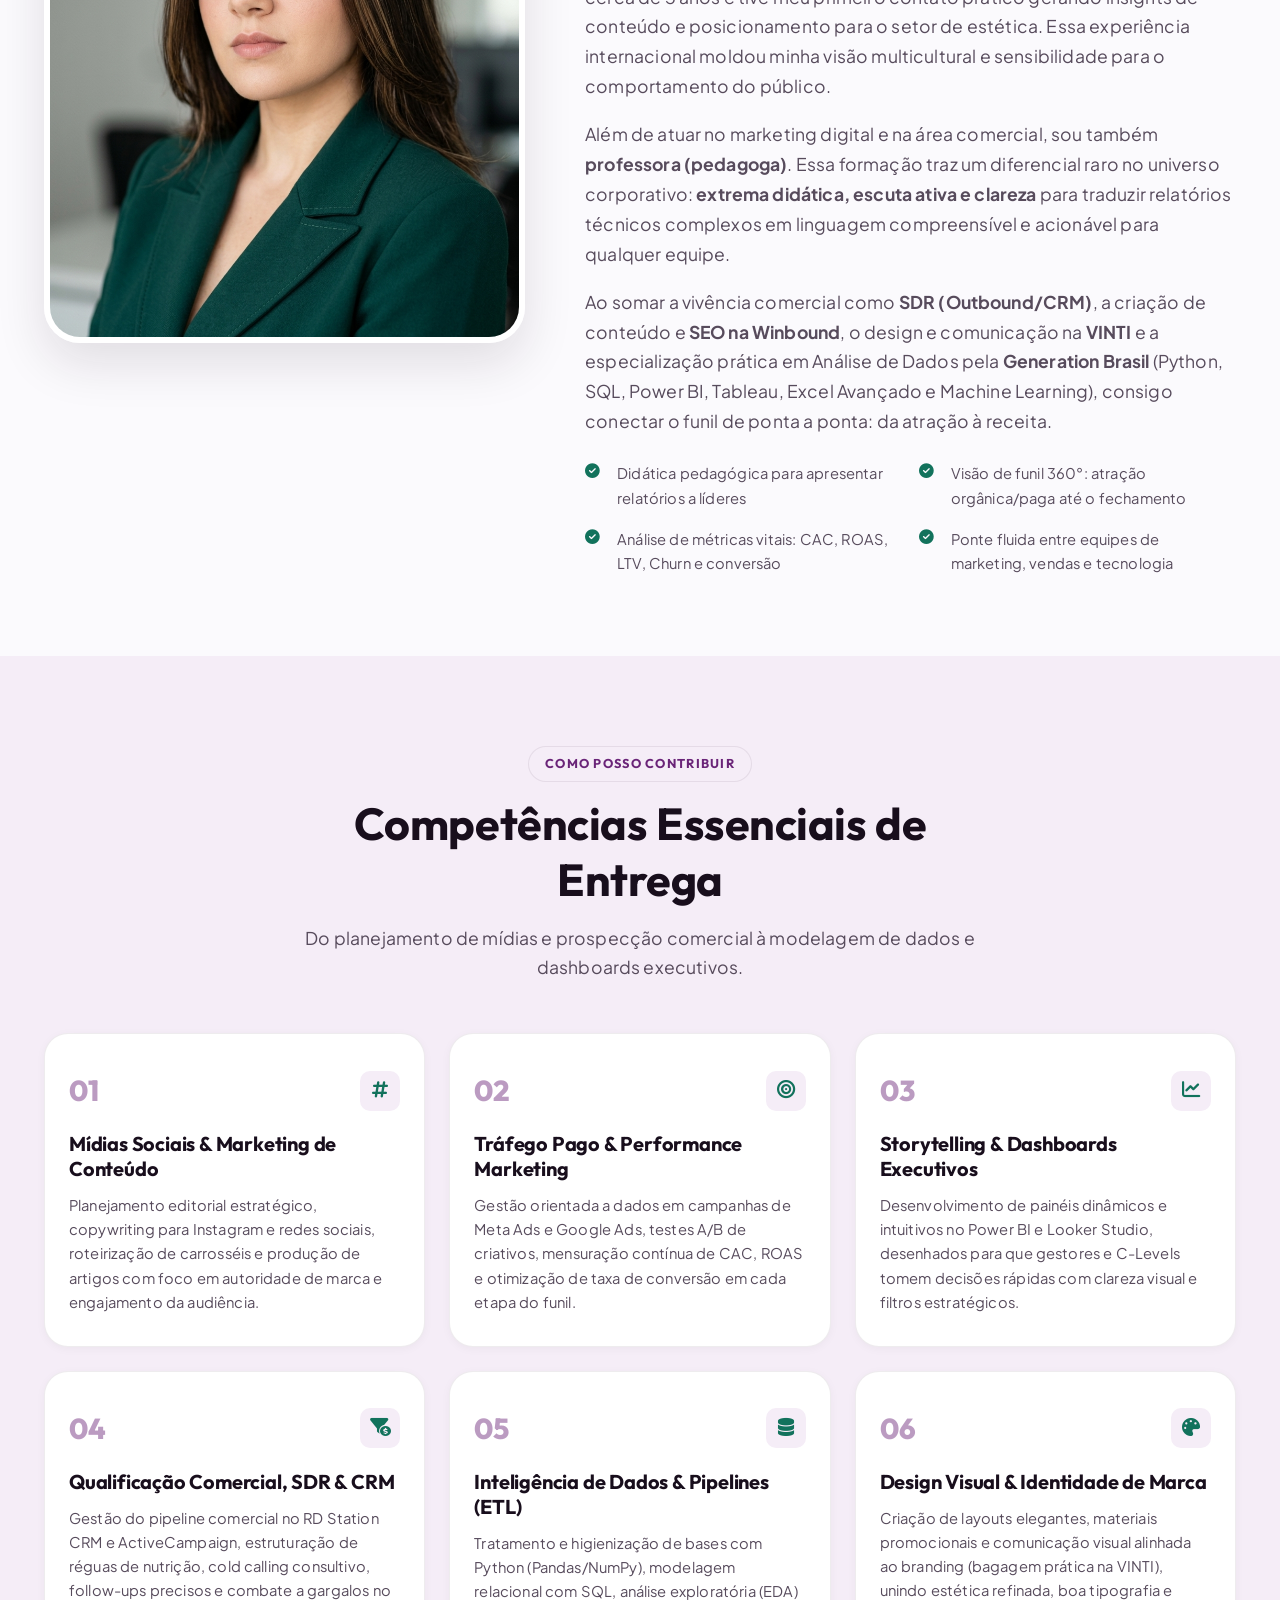
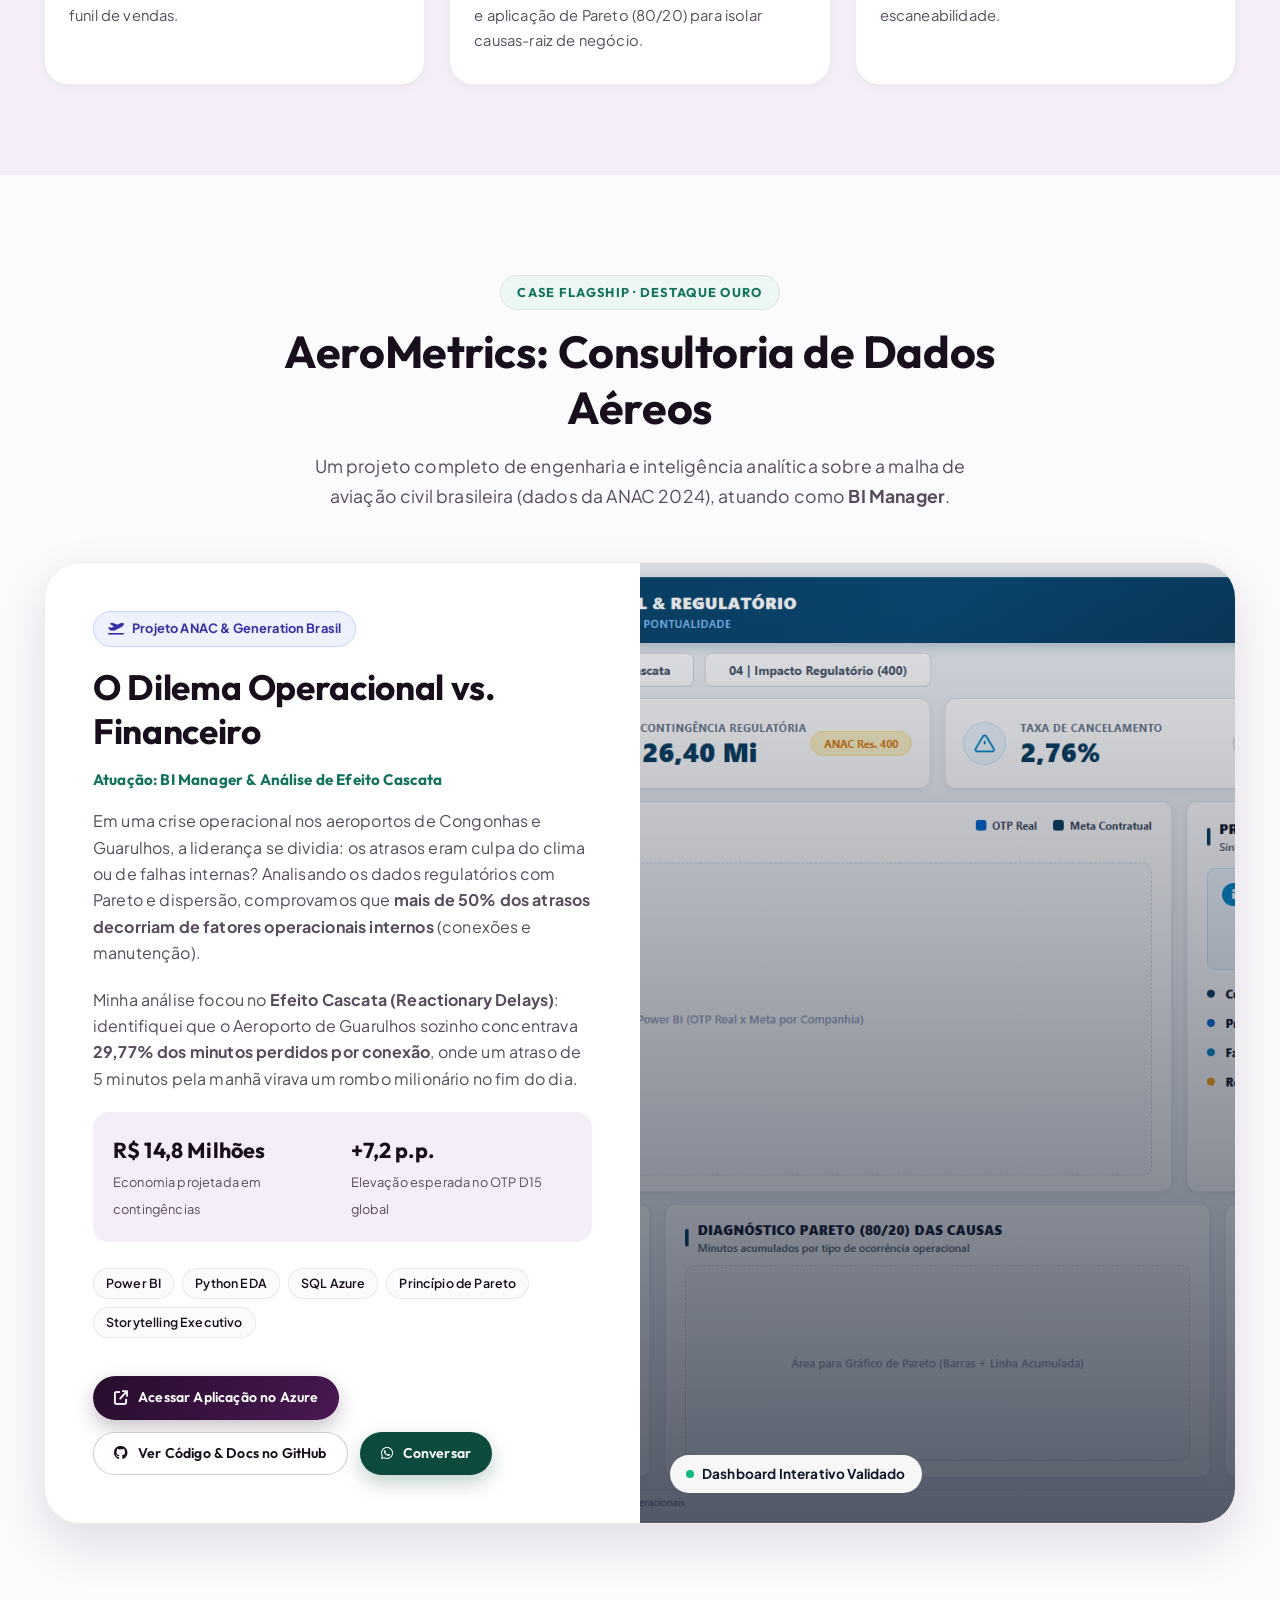
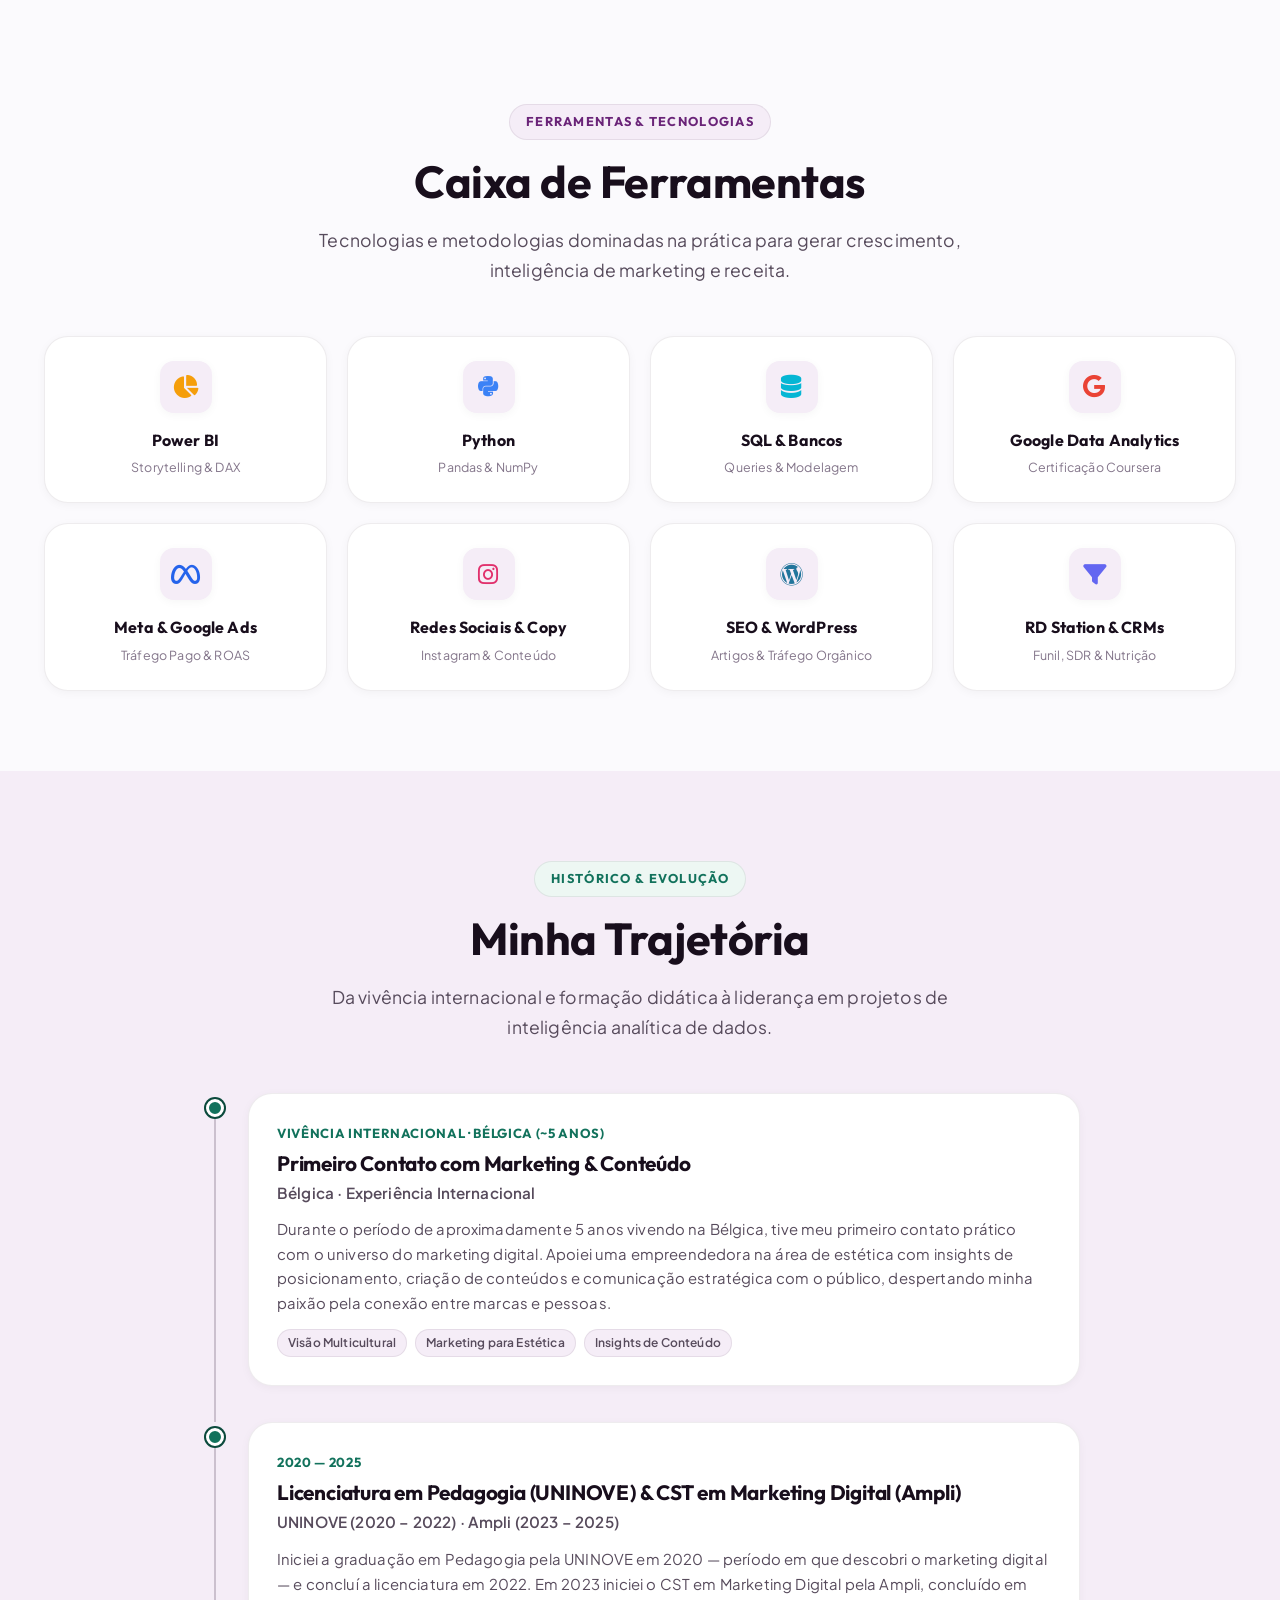
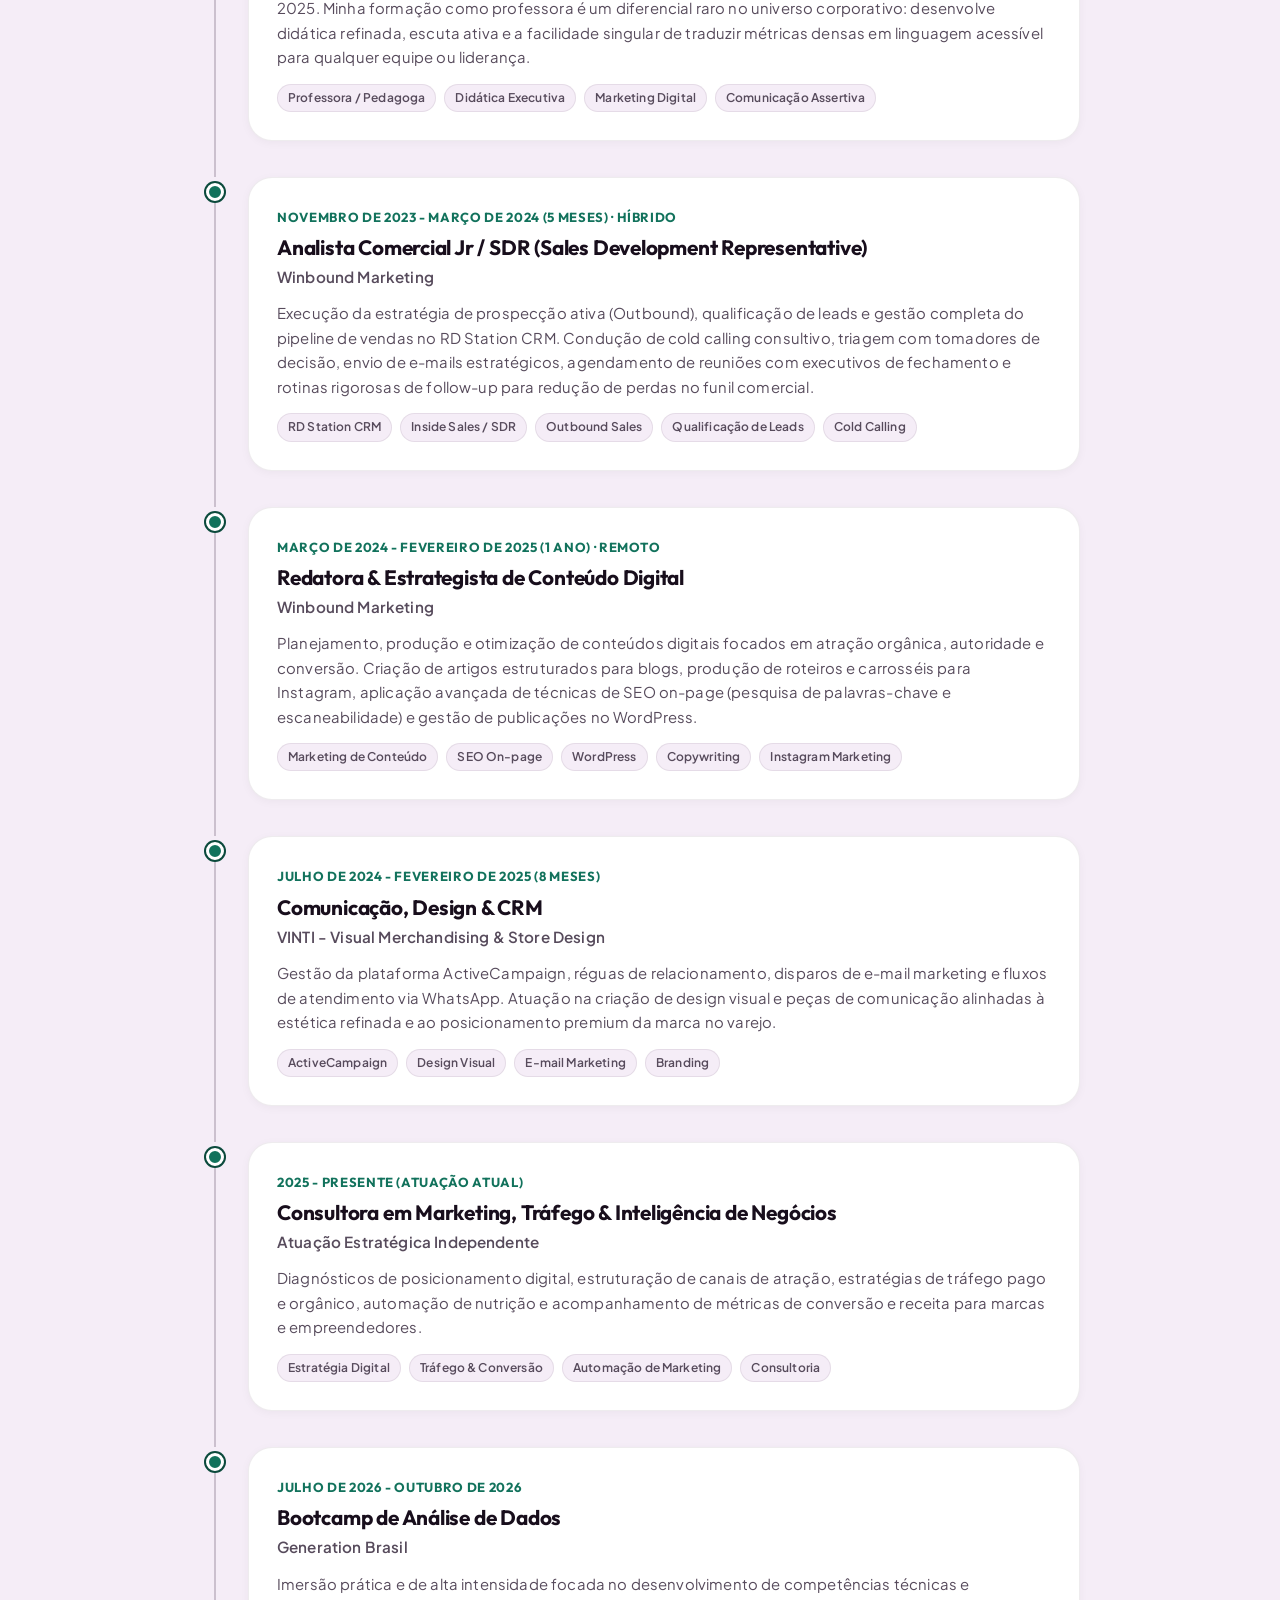
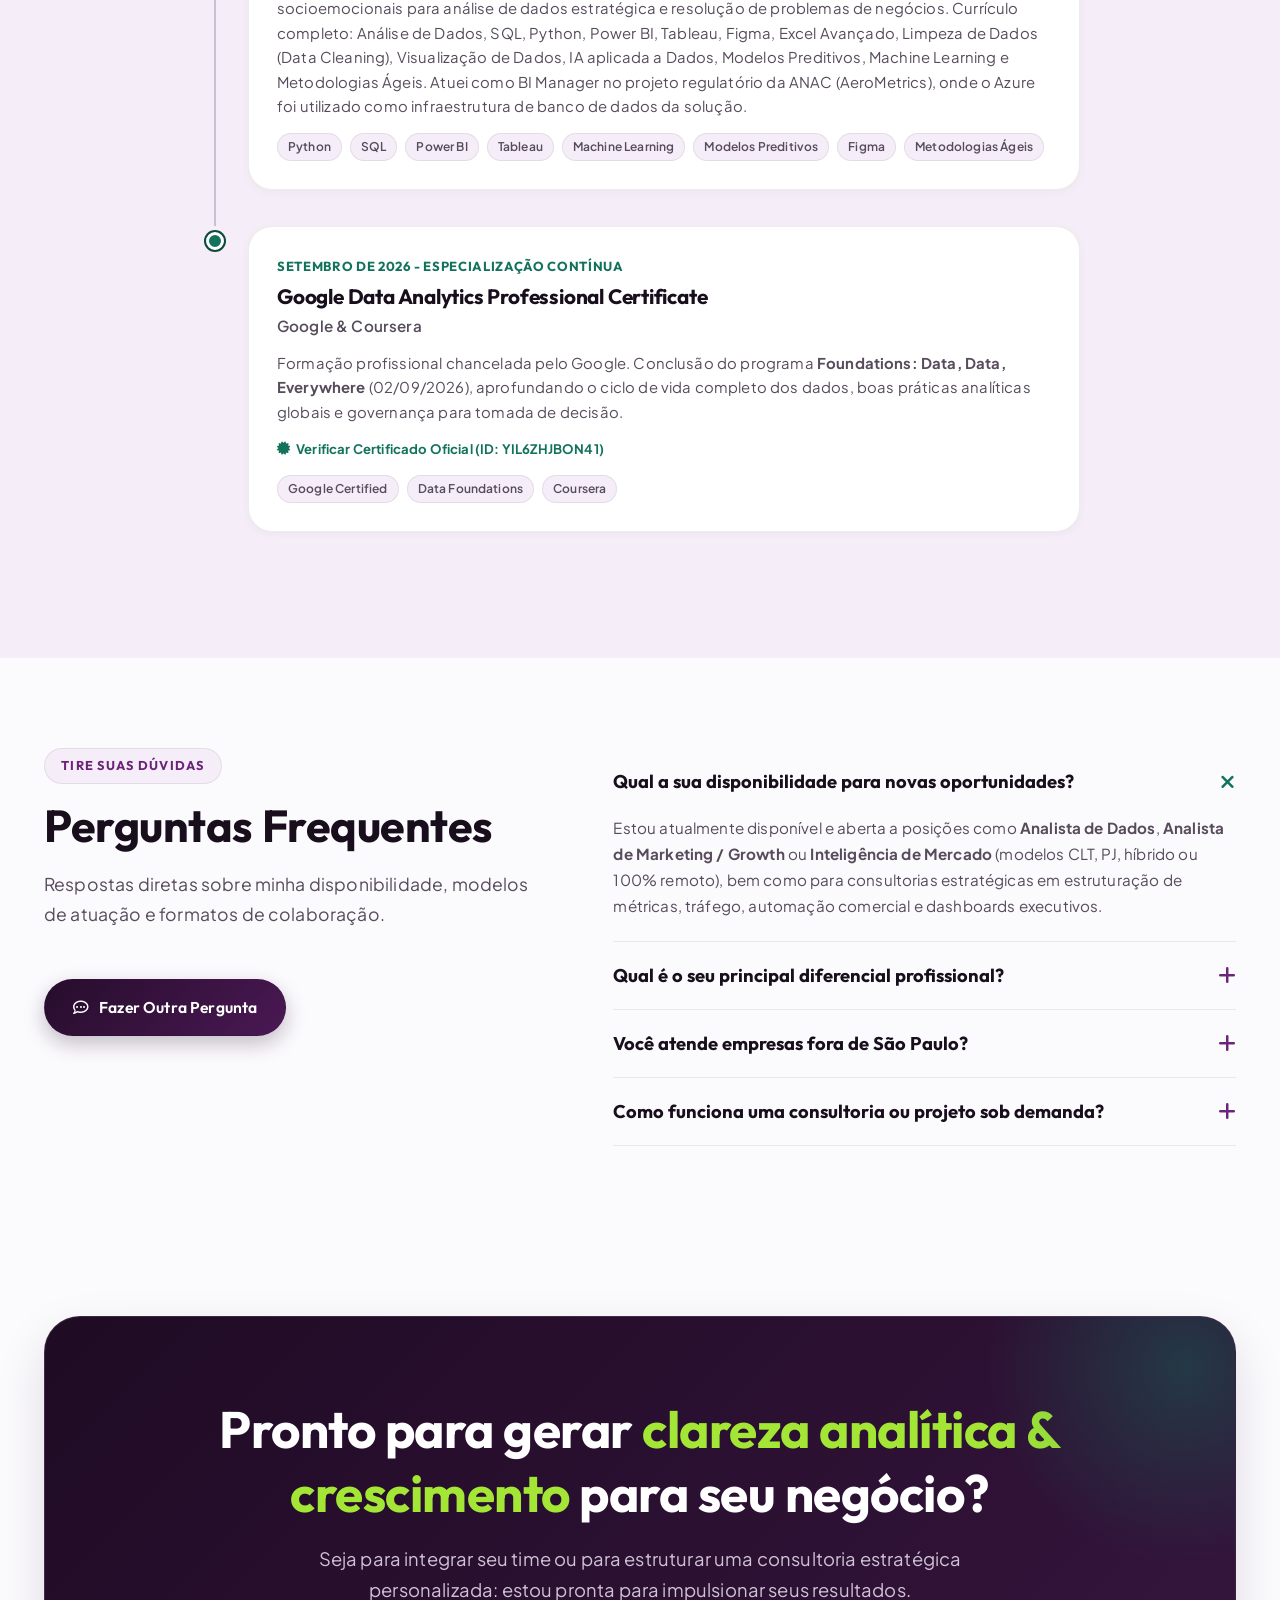
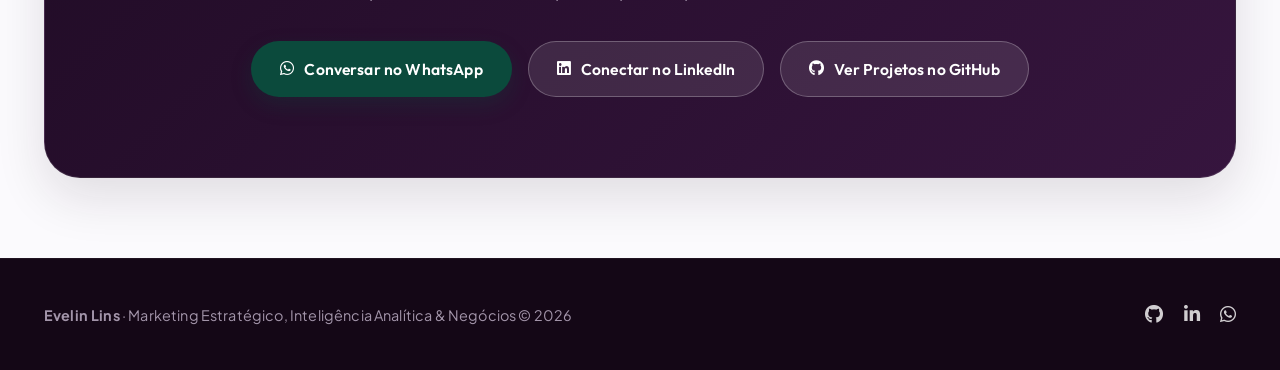
==== commit 4ce17cc1: "Add files via upload" ====
--- a/index.html
+++ b/index.html
@@ -1510,7 +1510,7 @@
           </p>
 
           <p class="section-subtitle" style="margin-bottom: 24px;">
-            Ao somar a vivência comercial como <strong>SDR (Outbound/CRM)</strong>, a criação de conteúdo e <strong>SEO na Winbound</strong>, o design e comunicação na <strong>VINTI</strong> e a especialização em Análise de Dados pela <strong>Generation Brasil</strong> (Python, SQL, Azure e Power BI), consigo conectar o funil de ponta a ponta: da atração à receita.
+            Ao somar a vivência comercial como <strong>SDR (Outbound/CRM)</strong>, a criação de conteúdo e <strong>SEO na Winbound</strong>, o design e comunicação na <strong>VINTI</strong> e a especialização prática em Análise de Dados pela <strong>Generation Brasil</strong> (Python, SQL, Power BI, Tableau, Excel Avançado e Machine Learning), consigo conectar o funil de ponta a ponta: da atração à receita.
           </p>
 
           <div class="about-bullets-grid">
@@ -1824,11 +1824,11 @@
         <div class="timeline-item">
           <div class="timeline-marker"></div>
           <div class="timeline-card">
-            <div class="timeline-period">Base Acadêmica & Didática</div>
-            <h3 class="timeline-role">Licenciatura em Pedagogia & CST em Marketing Digital</h3>
-            <div class="timeline-company">UNINOVE & Ampli (2023 - 2025)</div>
+            <div class="timeline-period">2020 — 2025</div>
+            <h3 class="timeline-role">Licenciatura em Pedagogia (UNINOVE) & CST em Marketing Digital (Ampli)</h3>
+            <div class="timeline-company">UNINOVE (2020 – 2022) · Ampli (2023 – 2025)</div>
             <p class="timeline-text">
-              Formação superior unindo comunicação estratégica de mercado e licenciatura em Pedagogia. Minha formação como professora é um dos meus maiores diferenciais em dados e negócios: desenvolve didática refinada, escuta ativa, empatia e facilidade singular para traduzir números e métricas densas em explicações simples para tomadores de decisão.
+              Iniciei a graduação em Pedagogia pela UNINOVE em 2020 — período em que descobri o marketing digital — e concluí a licenciatura em 2022. Em 2023 iniciei o CST em Marketing Digital pela Ampli, concluído em 2025. Minha formação como professora é um diferencial raro no universo corporativo: desenvolve didática refinada, escuta ativa e a facilidade singular de traduzir métricas densas em linguagem acessível para qualquer equipe ou liderança.
             </p>
             <div class="timeline-tags">
               <span class="timeline-tag-pill">Professora / Pedagoga</span>
@@ -1925,13 +1925,16 @@
             <h3 class="timeline-role">Bootcamp de Análise de Dados</h3>
             <div class="timeline-company">Generation Brasil</div>
             <p class="timeline-text">
-              Imersão prática e de alta intensidade focada no desenvolvimento de competências técnicas e socioemocionais para análise de dados estratégica e resolução de problemas de negócios. Ênfase em Python, SQL, Power BI, Azure e metodologias ágeis (Scrum), atuando como BI Manager no projeto regulatório da ANAC (AeroMetrics).
+              Imersão prática e de alta intensidade focada no desenvolvimento de competências técnicas e socioemocionais para análise de dados estratégica e resolução de problemas de negócios. Currículo completo: Análise de Dados, SQL, Python, Power BI, Tableau, Figma, Excel Avançado, Limpeza de Dados (Data Cleaning), Visualização de Dados, IA aplicada a Dados, Modelos Preditivos, Machine Learning e Metodologias Ágeis. Atuei como BI Manager no projeto regulatório da ANAC (AeroMetrics), onde o Azure foi utilizado como infraestrutura de banco de dados da solução.
             </p>
             <div class="timeline-tags">
               <span class="timeline-tag-pill">Python</span>
               <span class="timeline-tag-pill">SQL</span>
               <span class="timeline-tag-pill">Power BI</span>
-              <span class="timeline-tag-pill">Azure Cloud</span>
+              <span class="timeline-tag-pill">Tableau</span>
+              <span class="timeline-tag-pill">Machine Learning</span>
+              <span class="timeline-tag-pill">Modelos Preditivos</span>
+              <span class="timeline-tag-pill">Figma</span>
               <span class="timeline-tag-pill">Metodologias Ágeis</span>
             </div>
           </div>
